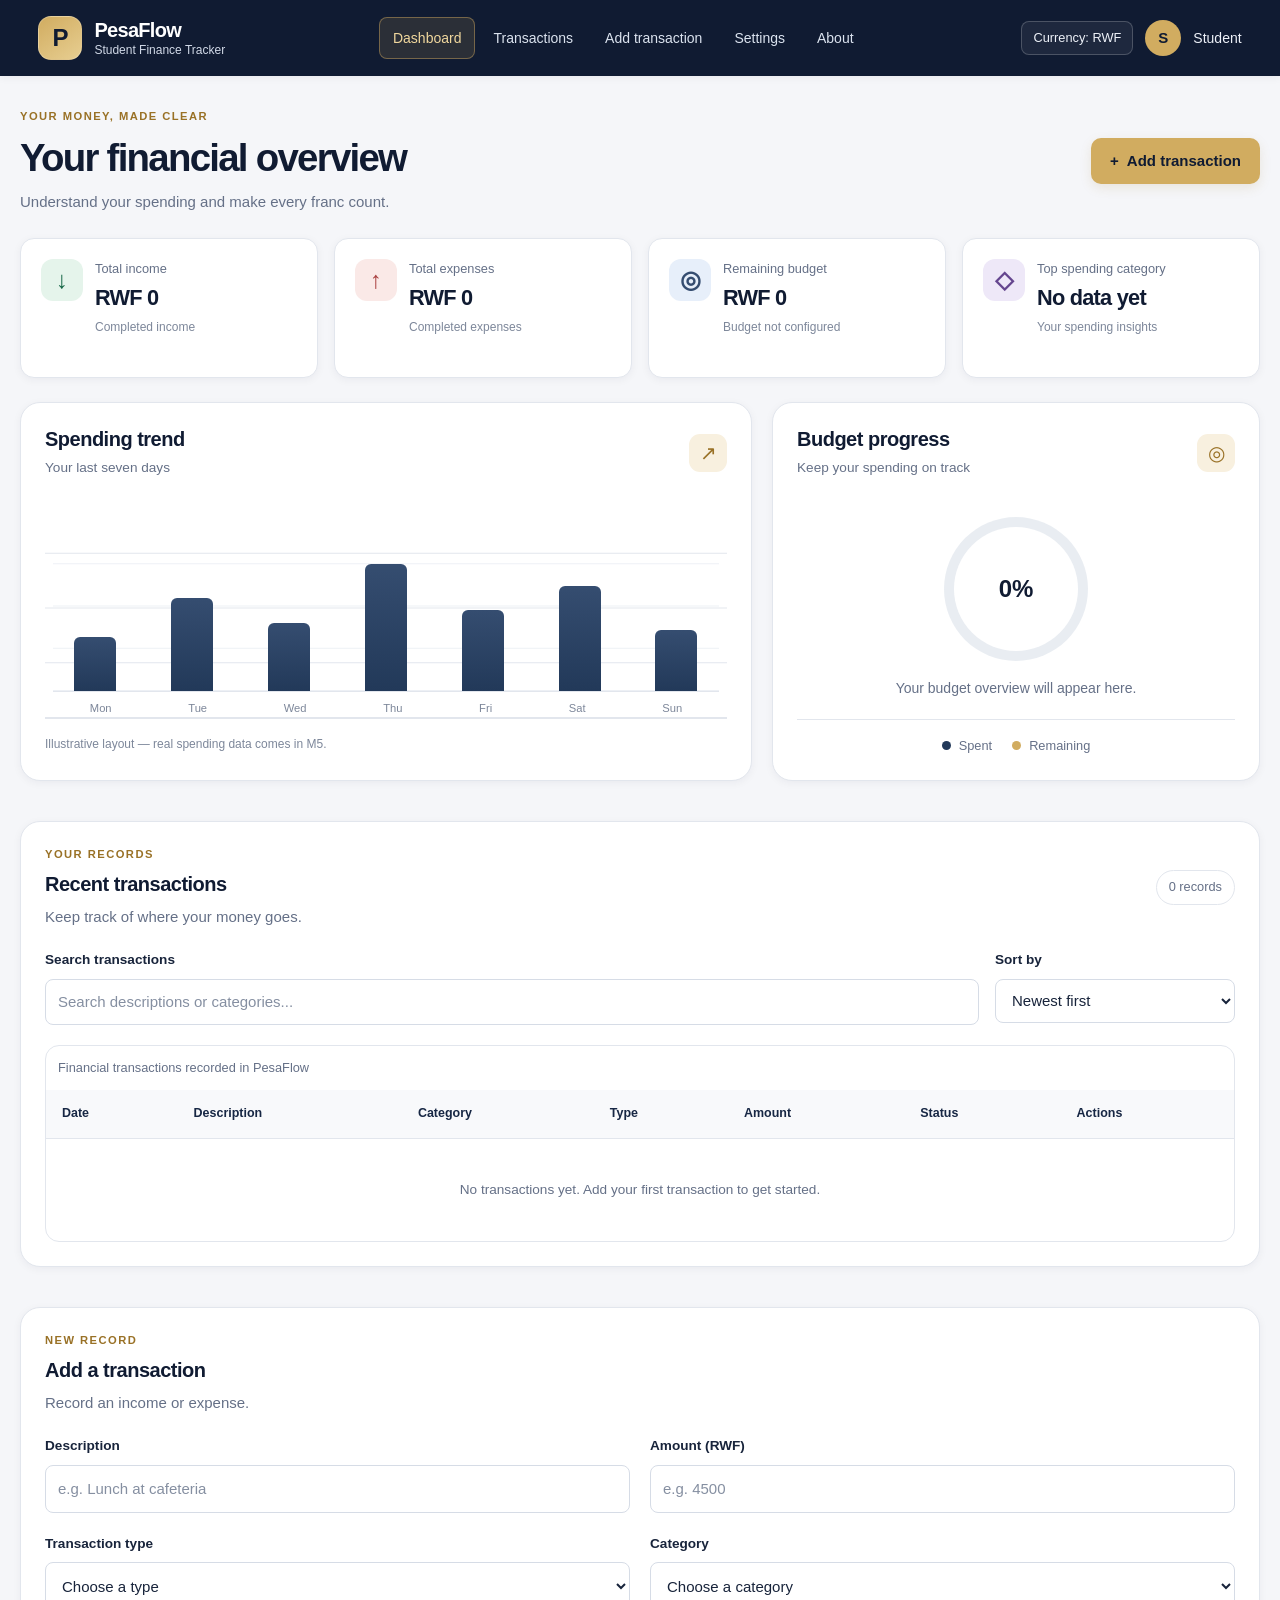
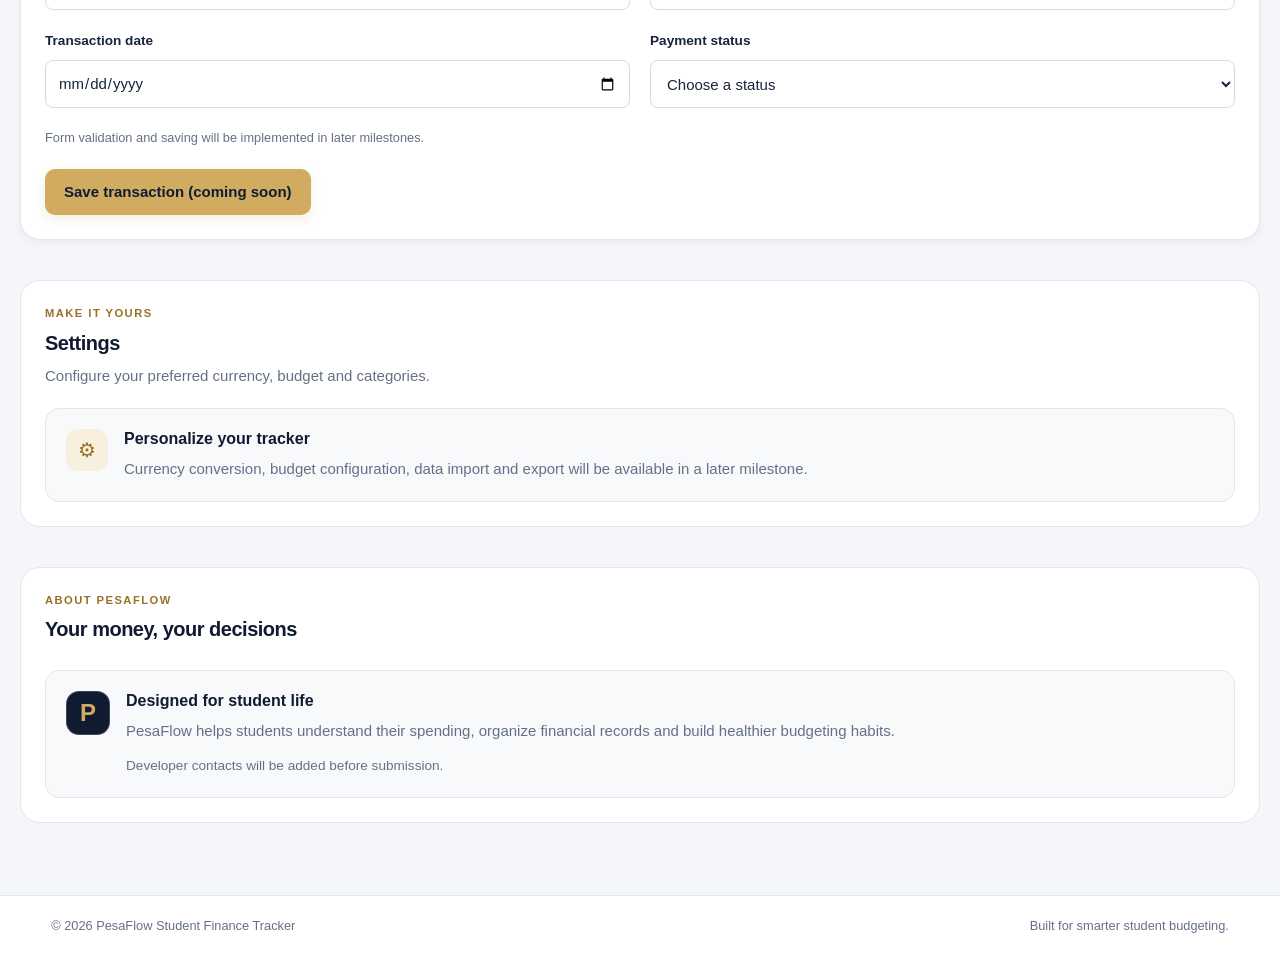
==== index.html @ ed8390b6 "feat: build responsive PesaFlow interface" ====
<!DOCTYPE html>
<html lang="en">
<head>
  <meta charset="UTF-8">
  <meta name="viewport" content="width=device-width, initial-scale=1.0">

  <meta
    name="description"
    content="PesaFlow helps students track income, expenses, transactions and budgets."
  >

  <title>PesaFlow | Student Finance Tracker</title>

  <link rel="stylesheet" href="styles/main.css">
</head>

<body>
  <a class="skip-link" href="#main-content">Skip to main content</a>

  <header class="site-header">
    <a class="brand" href="#dashboard" aria-label="PesaFlow home">
      <span class="brand-mark" aria-hidden="true">P</span>
      <span class="brand-text">
        <strong>PesaFlow</strong>
        <span>Student Finance Tracker</span>
      </span>
    </a>

    <nav class="desktop-nav" aria-label="Main navigation">
      <a class="nav-link active" href="#dashboard" aria-current="page">Dashboard</a>
      <a class="nav-link" href="#transactions">Transactions</a>
      <a class="nav-link" href="#add-transaction">Add transaction</a>
      <a class="nav-link" href="#settings">Settings</a>
      <a class="nav-link" href="#about">About</a>
    </nav>

    <div class="header-meta">
      <span class="currency-label">Currency: RWF</span>
      <span class="profile-mark" aria-hidden="true">S</span>
      <span class="profile-name">Student</span>
    </div>
  </header>

  <main id="main-content">
    <section id="dashboard" class="dashboard-section"
      aria-labelledby="dashboard-title">

      <div class="page-heading">
        <div>
          <p class="eyebrow">YOUR MONEY, MADE CLEAR</p>
          <h1 id="dashboard-title">Your financial overview</h1>
          <p class="section-description">
            Understand your spending and make every franc count.
          </p>
        </div>

        <a class="button button-primary" href="#add-transaction">
          <span aria-hidden="true">+</span> Add transaction
        </a>
      </div>

      <div class="summary-grid" aria-label="Financial summary">
        <article class="summary-card income-card">
          <div class="card-icon" aria-hidden="true">↓</div>
          <div>
            <p class="card-label">Total income</p>
            <p class="card-value">RWF 0</p>
            <p class="card-note">Completed income</p>
          </div>
        </article>

        <article class="summary-card expense-card">
          <div class="card-icon" aria-hidden="true">↑</div>
          <div>
            <p class="card-label">Total expenses</p>
            <p class="card-value">RWF 0</p>
            <p class="card-note">Completed expenses</p>
          </div>
        </article>

        <article class="summary-card budget-card">
          <div class="card-icon" aria-hidden="true">◎</div>
          <div>
            <p class="card-label">Remaining budget</p>
            <p class="card-value">RWF 0</p>
            <p class="card-note">Budget not configured</p>
          </div>
        </article>

        <article class="summary-card category-card">
          <div class="card-icon" aria-hidden="true">◇</div>
          <div>
            <p class="card-label">Top spending category</p>
            <p class="card-value">No data yet</p>
            <p class="card-note">Your spending insights</p>
          </div>
        </article>
      </div>

      <div class="analytics-grid">
        <article class="panel trend-panel">
          <div class="panel-heading">
            <div>
              <h2>Spending trend</h2>
              <p class="muted-text">Your last seven days</p>
            </div>
            <span class="panel-symbol" aria-hidden="true">↗</span>
          </div>

          <div class="chart-placeholder" role="img"
            aria-label="Spending trend chart placeholder. Chart data will be added in a later milestone.">
            <div class="chart-bars" aria-hidden="true">
              <span style="--bar-height: 32%"></span>
              <span style="--bar-height: 55%"></span>
              <span style="--bar-height: 40%"></span>
              <span style="--bar-height: 75%"></span>
              <span style="--bar-height: 48%"></span>
              <span style="--bar-height: 62%"></span>
              <span style="--bar-height: 36%"></span>
            </div>
            <div class="chart-labels" aria-hidden="true">
              <span>Mon</span><span>Tue</span><span>Wed</span>
              <span>Thu</span><span>Fri</span><span>Sat</span>
              <span>Sun</span>
            </div>
          </div>
          <p class="chart-caption">
            Illustrative layout — real spending data comes in M5.
          </p>
        </article>

        <article class="panel budget-panel">
          <div class="panel-heading">
            <div>
              <h2>Budget progress</h2>
              <p class="muted-text">Keep your spending on track</p>
            </div>
            <span class="panel-symbol" aria-hidden="true">◎</span>
          </div>

          <div class="budget-empty-state">
            <div class="budget-ring" aria-hidden="true">
              <span>0%</span>
            </div>
            <p>Your budget overview will appear here.</p>
          </div>

          <div class="budget-legend">
            <span><i class="legend-dot spent-dot"></i>Spent</span>
            <span><i class="legend-dot remaining-dot"></i>Remaining</span>
          </div>
        </article>
      </div>
    </section>

    <section id="transactions" class="transactions-section"
      aria-labelledby="transactions-title">

      <div class="section-heading">
        <div>
          <p class="eyebrow">YOUR RECORDS</p>
          <h2 id="transactions-title">Recent transactions</h2>
          <p class="section-description">
            Keep track of where your money goes.
          </p>
        </div>
        <span class="record-count">0 records</span>
      </div>

      <div class="transaction-toolbar">
        <div class="search-field">
          <label for="transaction-search">Search transactions</label>
          <input id="transaction-search" type="search"
            placeholder="Search descriptions or categories..."
            autocomplete="off">
        </div>

        <div class="sort-field">
          <label for="transaction-sort">Sort by</label>
          <select id="transaction-sort">
            <option value="date-desc">Newest first</option>
            <option value="date-asc">Oldest first</option>
            <option value="description-asc">Description A–Z</option>
            <option value="description-desc">Description Z–A</option>
            <option value="amount-asc">Amount: low to high</option>
            <option value="amount-desc">Amount: high to low</option>
          </select>
        </div>
      </div>

      <div class="table-wrapper">
        <table class="transaction-table">
          <caption>Financial transactions recorded in PesaFlow</caption>
          <thead>
            <tr>
              <th scope="col">Date</th>
              <th scope="col">Description</th>
              <th scope="col">Category</th>
              <th scope="col">Type</th>
              <th scope="col">Amount</th>
              <th scope="col">Status</th>
              <th scope="col">Actions</th>
            </tr>
          </thead>
          <tbody>
            <tr>
              <td colspan="7" class="empty-state">
                No transactions yet. Add your first transaction to get started.
              </td>
            </tr>
          </tbody>
        </table>
      </div>
    </section>

    <section id="add-transaction" class="form-section"
      aria-labelledby="form-title">
      <div class="section-heading">
        <div>
          <p class="eyebrow">NEW RECORD</p>
          <h2 id="form-title">Add a transaction</h2>
          <p class="section-description">
            Record an income or expense.
          </p>
        </div>
      </div>

      <form class="transaction-form">
        <div class="form-grid">
          <div class="form-field">
            <label for="description">Description</label>
            <input id="description" name="description" type="text"
              placeholder="e.g. Lunch at cafeteria" required>
          </div>

          <div class="form-field">
            <label for="amount">Amount (RWF)</label>
            <input id="amount" name="amount" type="number"
              min="0.01" step="0.01" placeholder="e.g. 4500" required>
          </div>

          <div class="form-field">
            <label for="type">Transaction type</label>
            <select id="type" name="type" required>
              <option value="">Choose a type</option>
              <option value="income">Income</option>
              <option value="expense">Expense</option>
            </select>
          </div>

          <div class="form-field">
            <label for="category">Category</label>
            <select id="category" name="category" required>
              <option value="">Choose a category</option>
              <option>Food</option>
              <option>Books</option>
              <option>Transport</option>
              <option>Entertainment</option>
              <option>Fees</option>
              <option>Other</option>
            </select>
          </div>

          <div class="form-field">
            <label for="transaction-date">Transaction date</label>
            <input id="transaction-date" name="date" type="date" required>
          </div>

          <div class="form-field">
            <label for="status">Payment status</label>
            <select id="status" name="status" required>
              <option value="">Choose a status</option>
              <option value="paid">Paid / completed</option>
              <option value="planned">Planned / upcoming</option>
            </select>
          </div>
        </div>

        <p class="form-note">
          Form validation and saving will be implemented in later milestones.
        </p>

        <button class="button button-primary" type="button">
          Save transaction (coming soon)
        </button>
      </form>
    </section>

    <section id="settings" class="info-section"
      aria-labelledby="settings-title">
      <div class="section-heading">
        <div>
          <p class="eyebrow">MAKE IT YOURS</p>
          <h2 id="settings-title">Settings</h2>
          <p class="section-description">
            Configure your preferred currency, budget and categories.
          </p>
        </div>
      </div>

      <div class="info-card">
        <span class="info-icon" aria-hidden="true">⚙</span>
        <div>
          <h3>Personalize your tracker</h3>
          <p>
            Currency conversion, budget configuration, data import and export
            will be available in a later milestone.
          </p>
        </div>
      </div>
    </section>

    <section id="about" class="info-section"
      aria-labelledby="about-title">
      <div class="section-heading">
        <div>
          <p class="eyebrow">ABOUT PESAFLOW</p>
          <h2 id="about-title">Your money, your decisions</h2>
        </div>
      </div>

      <div class="about-card">
        <div class="about-mark" aria-hidden="true">P</div>
        <div>
          <h3>Designed for student life</h3>
          <p>
            PesaFlow helps students understand their spending, organize
            financial records and build healthier budgeting habits.
          </p>
          <p class="about-contact">
            Developer contacts will be added before submission.
          </p>
        </div>
      </div>
    </section>
  </main>

  <footer class="site-footer">
    <p>&copy; 2026 PesaFlow Student Finance Tracker</p>
    <p>Built for smarter student budgeting.</p>
  </footer>
</body>
</html>
---- styles/main.css ----
/* =========================================================
   PESAFLOW — STUDENT FINANCE TRACKER
   M2: Semantic HTML, visual design and responsive layout
   Palette: Navy, warm white, muted gold and soft coral
   ========================================================= */

/* 1. Design tokens and reset */

:root {
  color-scheme: light;

  --navy-950: #101b32;
  --navy-900: #172744;
  --navy-800: #223959;
  --navy-700: #354d70;

  --gold-700: #997126;
  --gold-600: #b38b35;
  --gold-500: #d1ac60;
  --gold-100: #f8f0df;
  --gold-50: #fcf8ef;

  --green-700: #176747;
  --green-100: #e5f4eb;
  --coral-700: #a94141;
  --coral-100: #fae9e7;
  --blue-100: #e7effa;
  --purple-100: #eee8f8;

  --surface: #ffffff;
  --page-bg: #f5f6f9;
  --surface-muted: #f8f9fb;
  --border: #e2e6ed;

  --text-primary: #18243b;
  --text-secondary: #657087;
  --text-muted: #7d879a;

  --shadow-sm: 0 2px 8px rgb(16 27 50 / 5%);
  --shadow-md: 0 12px 32px rgb(16 27 50 / 8%);

  --radius-sm: 8px;
  --radius-md: 14px;
  --radius-lg: 20px;

  --space-1: 4px;
  --space-2: 8px;
  --space-3: 12px;
  --space-4: 16px;
  --space-5: 20px;
  --space-6: 24px;
  --space-8: 32px;
  --space-10: 40px;

  --transition: 180ms ease;
}

* {
  box-sizing: border-box;
}

html {
  scroll-behavior: smooth;
  scroll-padding-top: 24px;
}

body {
  margin: 0;
  min-width: 320px;
  background: var(--page-bg);
  color: var(--text-primary);
  font-family: Inter, "Segoe UI", Arial, sans-serif;
  font-size: 15px;
  line-height: 1.6;
  -webkit-font-smoothing: antialiased;
}

img,
svg {
  max-width: 100%;
}

button,
input,
select,
textarea {
  font: inherit;
}

button,
a,
input,
select {
  -webkit-tap-highlight-color: transparent;
}

a {
  color: inherit;
  text-decoration: none;
}

button,
select {
  cursor: pointer;
}

p,
h1,
h2,
h3 {
  margin-top: 0;
}

h1,
h2,
h3 {
  color: var(--navy-950);
  line-height: 1.25;
}

h1 {
  margin-bottom: var(--space-2);
  font-size: clamp(1.7rem, 3vw, 2.4rem);
  letter-spacing: -0.045em;
}

h2 {
  margin-bottom: var(--space-2);
  font-size: 1.25rem;
  letter-spacing: -0.025em;
}

h3 {
  margin-bottom: var(--space-2);
  font-size: 1rem;
}

::selection {
  background: var(--gold-500);
  color: var(--navy-950);
}

/* 2. Keyboard accessibility */

.skip-link {
  position: fixed;
  z-index: 1000;
  top: var(--space-3);
  left: var(--space-3);
  padding: var(--space-3) var(--space-4);
  transform: translateY(-160%);
  border-radius: var(--radius-sm);
  background: var(--navy-950);
  color: white;
  font-weight: 700;
}

.skip-link:focus {
  transform: translateY(0);
}

:focus-visible {
  outline: 3px solid var(--gold-600);
  outline-offset: 4px;
}

section[id] {
  scroll-margin-top: 24px;
}

/* 3. Header and brand */

.site-header {
  display: flex;
  align-items: center;
  justify-content: space-between;
  flex-wrap: wrap;
  gap: var(--space-4);

  padding: var(--space-4) clamp(16px, 3vw, 40px);
  background: var(--navy-950);
  color: white;
  box-shadow: var(--shadow-sm);
}

.brand {
  display: inline-flex;
  align-items: center;
  gap: var(--space-3);
  flex-shrink: 0;
}

.brand-mark,
.about-mark {
  display: grid;
  place-items: center;
  width: 44px;
  height: 44px;
  border: 1px solid rgb(255 255 255 / 20%);
  border-radius: 13px;
  background: linear-gradient(145deg, var(--gold-500), #e7ce91);
  color: var(--navy-950);
  font-size: 1.5rem;
  font-weight: 800;
}

.brand-text {
  display: flex;
  flex-direction: column;
  line-height: 1.3;
}

.brand-text strong {
  color: white;
  font-size: 1.25rem;
  letter-spacing: -0.035em;
}

.brand-text > span {
  color: #d1d9e7;
  font-size: 0.75rem;
}

.header-meta {
  display: flex;
  align-items: center;
  gap: var(--space-3);
  color: #edf1f8;
}

.currency-label {
  padding: 6px 11px;
  border: 1px solid rgb(255 255 255 / 20%);
  border-radius: var(--radius-sm);
  background: rgb(255 255 255 / 6%);
  font-size: 0.8rem;
}

.profile-mark {
  display: grid;
  place-items: center;
  width: 36px;
  height: 36px;
  border-radius: 50%;
  background: var(--gold-500);
  color: var(--navy-950);
  font-weight: 800;
}

.profile-name {
  font-size: 0.875rem;
}

/* 4. Navigation */

.desktop-nav {
  display: flex;
  align-items: center;
  flex-wrap: wrap;
  gap: var(--space-1);
}

.nav-link {
  display: inline-flex;
  align-items: center;
  justify-content: center;
  min-height: 42px;
  padding: 9px 13px;
  border: 1px solid transparent;
  border-radius: var(--radius-sm);
  color: #dbe3ef;
  font-size: 0.875rem;
  font-weight: 500;
  transition:
    background var(--transition),
    color var(--transition),
    border-color var(--transition);
}

.nav-link:hover {
  background: rgb(255 255 255 / 9%);
  color: white;
}

.nav-link.active {
  border-color: rgb(209 172 96 / 45%);
  background: rgb(209 172 96 / 14%);
  color: #f0d79d;
}

/* 5. Main layout and headings */

main {
  width: min(100% - 40px, 1440px);
  margin-inline: auto;
  padding-block: var(--space-8);
}

.dashboard-section,
.transactions-section,
.form-section,
.info-section {
  margin-bottom: var(--space-10);
}

.page-heading,
.section-heading,
.panel-heading {
  display: flex;
  align-items: center;
  justify-content: space-between;
  gap: var(--space-4);
}

.page-heading {
  margin-bottom: var(--space-6);
}

.page-heading > div,
.section-heading > div,
.panel-heading > div {
  min-width: 0;
}

.eyebrow {
  margin-bottom: var(--space-2);
  color: var(--gold-700);
  font-size: 0.7rem;
  font-weight: 800;
  letter-spacing: 0.13em;
}

.section-description,
.muted-text {
  margin-bottom: 0;
  color: var(--text-secondary);
}

.muted-text {
  font-size: 0.85rem;
}

.section-heading {
  margin-bottom: var(--space-5);
}

.record-count {
  flex-shrink: 0;
  padding: 6px 12px;
  border: 1px solid var(--border);
  border-radius: 999px;
  background: var(--surface);
  color: var(--text-secondary);
  font-size: 0.8rem;
}

/* 6. Buttons */

.button {
  display: inline-flex;
  align-items: center;
  justify-content: center;
  gap: var(--space-2);
  min-height: 44px;
  padding: 10px 18px;
  border: 1px solid transparent;
  border-radius: 10px;
  font-weight: 700;
  text-align: center;
  transition:
    background var(--transition),
    border-color var(--transition),
    box-shadow var(--transition),
    transform var(--transition);
}

.button-primary {
  background: var(--gold-500);
  color: var(--navy-950);
  box-shadow: 0 4px 12px rgb(153 113 38 / 13%);
}

.button-primary:hover {
  background: #dfbf7b;
  box-shadow: var(--shadow-sm);
  transform: translateY(-1px);
}

/* 7. Financial summary cards */

.summary-grid {
  display: grid;
  grid-template-columns: repeat(4, minmax(0, 1fr));
  gap: var(--space-4);
  margin-bottom: var(--space-6);
}

.summary-card {
  display: flex;
  align-items: flex-start;
  gap: var(--space-3);
  min-width: 0;
  min-height: 140px;
  padding: var(--space-5);
  border: 1px solid var(--border);
  border-radius: var(--radius-md);
  background: var(--surface);
  box-shadow: var(--shadow-sm);
  transition:
    transform var(--transition),
    box-shadow var(--transition);
}

.summary-card:hover {
  transform: translateY(-3px);
  box-shadow: var(--shadow-md);
}

.card-icon {
  display: grid;
  place-items: center;
  flex: 0 0 42px;
  width: 42px;
  height: 42px;
  border-radius: 12px;
  font-size: 1.5rem;
  font-weight: 700;
}

.income-card .card-icon {
  background: var(--green-100);
  color: var(--green-700);
}

.expense-card .card-icon {
  background: var(--coral-100);
  color: var(--coral-700);
}

.budget-card .card-icon {
  background: var(--blue-100);
  color: var(--navy-700);
}

.category-card .card-icon {
  background: var(--purple-100);
  color: #65468f;
}

.card-label {
  margin-bottom: 5px;
  color: var(--text-secondary);
  font-size: 0.8rem;
}

.card-value {
  margin-bottom: 5px;
  overflow-wrap: anywhere;
  color: var(--navy-950);
  font-size: clamp(1.05rem, 1.7vw, 1.55rem);
  font-weight: 800;
  letter-spacing: -0.035em;
  line-height: 1.3;
}

.card-note {
  margin-bottom: 0;
  color: var(--text-muted);
  font-size: 0.75rem;
}

/* 8. Analytics panels */

.analytics-grid {
  display: grid;
  grid-template-columns: minmax(0, 1.5fr) minmax(280px, 1fr);
  gap: var(--space-5);
}

.panel {
  min-width: 0;
  padding: var(--space-6);
  border: 1px solid var(--border);
  border-radius: var(--radius-lg);
  background: var(--surface);
  box-shadow: var(--shadow-sm);
}

.panel-heading {
  margin-bottom: var(--space-5);
}

.panel-heading h2 {
  margin-bottom: 5px;
}

.panel-symbol {
  display: grid;
  place-items: center;
  flex: 0 0 38px;
  width: 38px;
  height: 38px;
  border-radius: 11px;
  background: var(--gold-100);
  color: var(--gold-700);
  font-size: 1.25rem;
}

/* 9. Static chart placeholder */

.chart-placeholder {
  display: flex;
  flex-direction: column;
  justify-content: flex-end;
  min-height: 220px;
  padding: var(--space-4) var(--space-2) 0;
  border-bottom: 1px solid var(--border);
  background-image: linear-gradient(
    to bottom,
    transparent calc(100% - 1px),
    var(--border) calc(100% - 1px)
  );
  background-size: 100% 25%;
}

.chart-bars {
  display: flex;
  align-items: flex-end;
  justify-content: space-around;
  gap: var(--space-3);
  height: 170px;
  border-bottom: 1px solid var(--border);
  background-image: linear-gradient(
    to bottom,
    transparent calc(100% - 1px),
    #edf0f5 calc(100% - 1px)
  );
  background-size: 100% 25%;
}

.chart-bars span {
  width: min(9%, 42px);
  height: var(--bar-height);
  min-height: 8px;
  border-radius: 6px 6px 0 0;
  background: linear-gradient(
    to top,
    var(--navy-800),
    var(--navy-700)
  );
  transform-origin: bottom;
  animation: bar-appear 500ms ease both;
  transition: filter var(--transition);
}

.chart-bars span:hover {
  filter: brightness(1.3);
}

.chart-labels {
  display: flex;
  justify-content: space-around;
  gap: 3px;
  padding-top: var(--space-2);
  color: var(--text-muted);
  font-size: 0.7rem;
}

.chart-caption {
  margin: var(--space-4) 0 0;
  color: var(--text-muted);
  font-size: 0.75rem;
}

/* 10. Budget placeholder */

.budget-empty-state {
  display: flex;
  flex-direction: column;
  align-items: center;
  justify-content: center;
  min-height: 220px;
  gap: var(--space-4);
  text-align: center;
}

.budget-ring {
  display: grid;
  place-items: center;
  width: 144px;
  aspect-ratio: 1;
  border-radius: 50%;
  background: conic-gradient(
    var(--gold-500) 0% 0%,
    #e9edf2 0% 100%
  );
  position: relative;
}

.budget-ring::before {
  position: absolute;
  inset: 10px;
  border-radius: 50%;
  background: white;
  content: "";
}

.budget-ring span {
  z-index: 1;
  color: var(--navy-950);
  font-size: 1.5rem;
  font-weight: 800;
}

.budget-empty-state p {
  max-width: 250px;
  margin-bottom: 0;
  color: var(--text-secondary);
  font-size: 0.875rem;
}

.budget-legend {
  display: flex;
  flex-wrap: wrap;
  justify-content: center;
  gap: var(--space-5);
  padding-top: var(--space-4);
  border-top: 1px solid var(--border);
  color: var(--text-secondary);
  font-size: 0.8rem;
}

.budget-legend > span {
  display: inline-flex;
  align-items: center;
  gap: var(--space-2);
}

.legend-dot {
  width: 9px;
  height: 9px;
  border-radius: 50%;
}

.spent-dot {
  background: var(--navy-800);
}

.remaining-dot {
  background: var(--gold-500);
}

/* 11. Transaction toolbar and table */

.transactions-section {
  padding: var(--space-6);
  border: 1px solid var(--border);
  border-radius: var(--radius-lg);
  background: var(--surface);
  box-shadow: var(--shadow-sm);
}

.transaction-toolbar {
  display: grid;
  grid-template-columns: minmax(0, 1fr) minmax(180px, 240px);
  gap: var(--space-4);
  margin-bottom: var(--space-5);
}

.form-field,
.search-field,
.sort-field {
  display: flex;
  flex-direction: column;
  gap: var(--space-2);
  min-width: 0;
}

.search-field label,
.sort-field label,
.form-field label {
  color: var(--text-primary);
  font-size: 0.85rem;
  font-weight: 650;
}

input,
select {
  width: 100%;
  min-height: 44px;
  padding: 10px 12px;
  border: 1px solid #d6dce6;
  border-radius: var(--radius-sm);
  background: white;
  color: var(--text-primary);
  transition:
    border-color var(--transition),
    box-shadow var(--transition);
}

input::placeholder {
  color: #858fa1;
}

input:hover,
select:hover {
  border-color: #a9b4c5;
}

input:focus-visible,
select:focus-visible {
  border-color: var(--gold-700);
  box-shadow: 0 0 0 3px rgb(209 172 96 / 18%);
}

.table-wrapper {
  width: 100%;
  overflow-x: auto;
  border: 1px solid var(--border);
  border-radius: var(--radius-md);
}

.transaction-table {
  width: 100%;
  min-width: 760px;
  border-collapse: collapse;
  text-align: left;
}

.transaction-table caption {
  padding: var(--space-3);
  color: var(--text-secondary);
  font-size: 0.8rem;
  text-align: left;
}

.transaction-table th,
.transaction-table td {
  padding: 14px 16px;
  border-bottom: 1px solid var(--border);
  vertical-align: middle;
}

.transaction-table th {
  background: var(--surface-muted);
  color: var(--navy-900);
  font-size: 0.78rem;
  font-weight: 750;
  white-space: nowrap;
}

.transaction-table td {
  color: var(--text-secondary);
  font-size: 0.85rem;
}

.transaction-table tbody tr:last-child td {
  border-bottom: 0;
}

.transaction-table tbody tr {
  transition: background var(--transition);
}

.transaction-table tbody tr:hover {
  background: var(--gold-50);
}

.transaction-table .empty-state {
  padding: var(--space-10) var(--space-4);
  color: var(--text-secondary);
  text-align: center;
}

/* 12. Transaction form */

.form-section {
  padding: var(--space-6);
  border: 1px solid var(--border);
  border-radius: var(--radius-lg);
  background: var(--surface);
  box-shadow: var(--shadow-sm);
}

.form-grid {
  display: grid;
  grid-template-columns: repeat(2, minmax(0, 1fr));
  gap: var(--space-5);
}

.form-field input,
.form-field select {
  min-height: 48px;
}

.form-note {
  margin-block: var(--space-5);
  color: var(--text-secondary);
  font-size: 0.8rem;
}

/* 13. Settings and About */

.info-section {
  padding: var(--space-6);
  border: 1px solid var(--border);
  border-radius: var(--radius-lg);
  background: var(--surface);
}

.info-card,
.about-card {
  display: flex;
  align-items: flex-start;
  gap: var(--space-4);
  padding: var(--space-5);
  border: 1px solid var(--border);
  border-radius: var(--radius-md);
  background: var(--surface-muted);
}

.info-icon {
  display: grid;
  place-items: center;
  flex: 0 0 42px;
  width: 42px;
  height: 42px;
  border-radius: 12px;
  background: var(--gold-100);
  color: var(--gold-700);
  font-size: 1.25rem;
}

.info-card h3,
.about-card h3 {
  margin-bottom: var(--space-2);
}

.info-card p,
.about-card p {
  margin-bottom: 0;
  color: var(--text-secondary);
}

.about-mark {
  flex-shrink: 0;
  background: var(--navy-950);
  color: var(--gold-500);
}

.about-contact {
  margin-top: var(--space-3);
  font-size: 0.85rem;
}

/* 14. Footer */

.site-footer {
  display: flex;
  align-items: center;
  justify-content: space-between;
  flex-wrap: wrap;
  gap: var(--space-3);
  padding: var(--space-5) clamp(20px, 4vw, 56px);
  border-top: 1px solid var(--border);
  background: var(--surface);
  color: var(--text-secondary);
  font-size: 0.8rem;
}

.site-footer p {
  margin-bottom: 0;
}

/* 15. Tasteful animations */

@keyframes bar-appear {
  from {
    transform: scaleY(0.25);
    opacity: 0.45;
  }

  to {
    transform: scaleY(1);
    opacity: 1;
  }
}

/* 16. Large tablet / compact desktop: breakpoint 1024px */

@media (max-width: 1024px) {
  main {
    width: min(100% - 32px, 960px);
  }

  .site-header {
    gap: var(--space-3);
  }

  .desktop-nav {
    order: 3;
    width: 100%;
    justify-content: flex-start;
    overflow-x: auto;
    flex-wrap: nowrap;
    padding-bottom: 2px;
  }

  .nav-link {
    flex-shrink: 0;
  }

  .summary-grid {
    grid-template-columns: repeat(2, minmax(0, 1fr));
  }

  .analytics-grid {
    grid-template-columns: minmax(0, 1.2fr) minmax(260px, 1fr);
  }

  .summary-card {
    min-height: 125px;
  }
}

/* 17. Tablet: breakpoint 768px */

@media (max-width: 768px) {
  body {
    font-size: 14px;
  }

  main {
    width: calc(100% - 28px);
    padding-block: var(--space-6);
  }

  .site-header {
    padding: var(--space-4) 18px;
  }

  .profile-name {
    display: none;
  }

  .desktop-nav {
    gap: 4px;
  }

  .nav-link {
    min-height: 40px;
    padding: 8px 11px;
    font-size: 0.8rem;
  }

  .page-heading {
    align-items: flex-start;
    flex-direction: column;
  }

  .page-heading .button {
    width: 100%;
  }

  .summary-grid {
    gap: var(--space-3);
  }

  .summary-card {
    padding: var(--space-4);
  }

  .analytics-grid {
    grid-template-columns: 1fr;
  }

  .panel,
  .transactions-section,
  .form-section,
  .info-section {
    padding: var(--space-5);
  }

  .transaction-toolbar {
    grid-template-columns: 1fr;
  }

  .chart-placeholder {
    min-height: 190px;
  }

  .chart-bars {
    height: 145px;
  }

  .site-footer {
    padding: var(--space-5) 18px;
  }
}

/* 18. Small mobile: breakpoint 480px */

@media (max-width: 480px) {
  main {
    width: calc(100% - 24px);
    padding-top: var(--space-5);
  }

  .site-header {
    padding: 14px 12px;
  }

  .brand {
    gap: var(--space-2);
  }

  .brand-mark {
    width: 36px;
    height: 36px;
    font-size: 1.2rem;
  }

  .brand-text strong {
    font-size: 1.05rem;
  }

  .brand-text > span {
    font-size: 0.65rem;
  }

  .header-meta {
    gap: var(--space-2);
  }

  .currency-label {
    padding: 5px 7px;
    font-size: 0.7rem;
  }

  .profile-mark {
    width: 30px;
    height: 30px;
  }

  .desktop-nav {
    margin-inline: -2px;
  }

  .nav-link {
    min-height: 38px;
    padding: 7px 9px;
    font-size: 0.75rem;
  }

  h1 {
    font-size: 1.65rem;
  }

  h2 {
    font-size: 1.1rem;
  }

  .section-description {
    font-size: 0.85rem;
  }

  .summary-grid {
    grid-template-columns: 1fr;
    gap: var(--space-3);
  }

  .summary-card {
    min-height: 100px;
    align-items: center;
    padding: var(--space-4);
  }

  .card-icon {
    flex-basis: 38px;
    width: 38px;
    height: 38px;
  }

  .card-value {
    font-size: 1.25rem;
  }

  .analytics-grid {
    gap: var(--space-3);
  }

  .panel,
  .transactions-section,
  .form-section,
  .info-section {
    padding: var(--space-4);
    border-radius: var(--radius-md);
  }

  .chart-placeholder {
    min-height: 165px;
    padding-inline: 0;
  }

  .chart-bars {
    height: 120px;
    gap: 7px;
  }

  .chart-bars span {
    width: 9%;
  }

  .chart-labels {
    font-size: 0.62rem;
  }

  .budget-ring {
    width: 124px;
  }

  .section-heading {
    align-items: flex-start;
    flex-direction: column;
  }

  .record-count {
    align-self: flex-start;
  }

  .form-grid {
    grid-template-columns: 1fr;
    gap: var(--space-4);
  }

  .form-section .button {
    width: 100%;
  }

  .info-card,
  .about-card {
    gap: var(--space-3);
    padding: var(--space-4);
  }

  .about-mark {
    width: 36px;
    height: 36px;
  }

  .site-footer {
    align-items: flex-start;
    flex-direction: column;
    gap: var(--space-2);
    padding: var(--space-4) 14px;
    font-size: 0.75rem;
  }
}

/* 19. Extra-small screens: breakpoint 360px */

@media (max-width: 360px) {
  main {
    width: calc(100% - 18px);
  }

  .site-header {
    padding-inline: 9px;
  }

  .brand-text > span {
    max-width: 125px;
    overflow-wrap: anywhere;
  }

  .header-meta {
    gap: 5px;
  }

  .currency-label {
    font-size: 0.65rem;
  }

  .nav-link {
    padding-inline: 8px;
    font-size: 0.7rem;
  }

  .summary-card {
    gap: var(--space-2);
    padding: 12px;
  }

  .card-value {
    font-size: 1.1rem;
  }

  .panel,
  .transactions-section,
  .form-section,
  .info-section {
    padding: 12px;
  }

  .budget-legend {
    gap: var(--space-3);
    font-size: 0.72rem;
  }
}

/* 20. Reduced motion accessibility */

@media (prefers-reduced-motion: reduce) {
  *,
  *::before,
  *::after {
    scroll-behavior: auto !important;
    animation-duration: 0.01ms !important;
    animation-iteration-count: 1 !important;
    transition-duration: 0.01ms !important;
  }
}
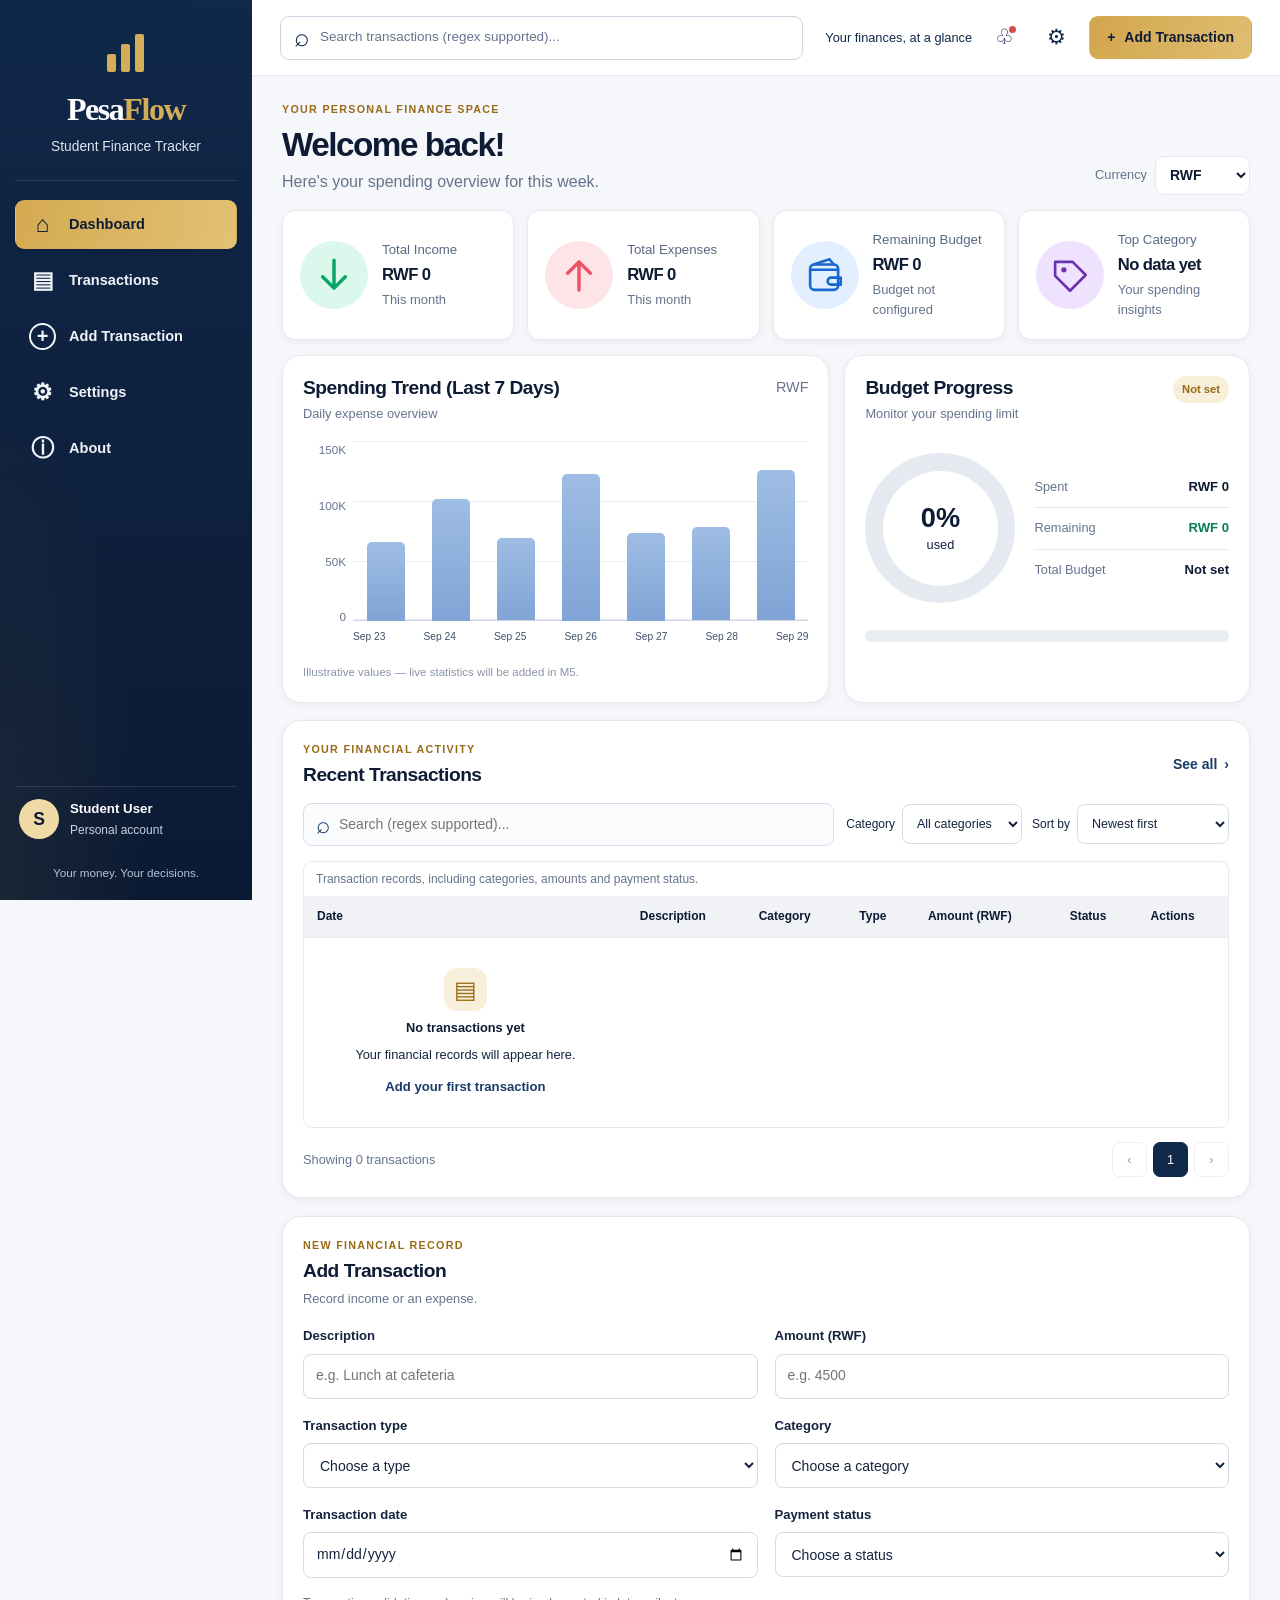
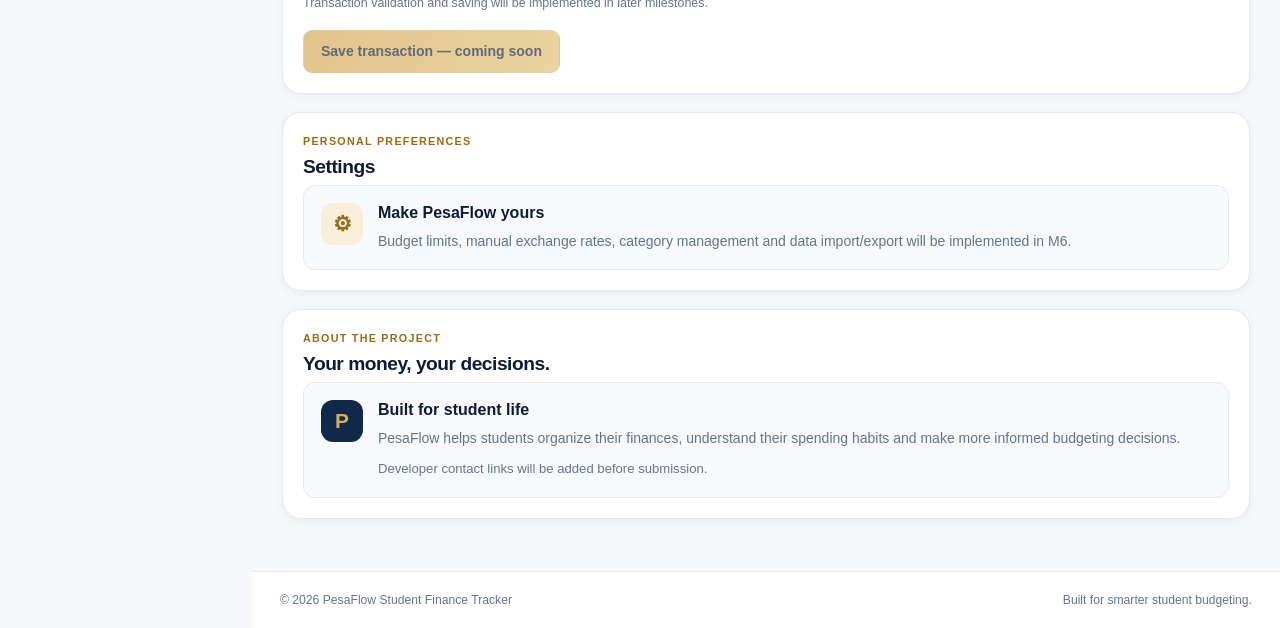
==== commit e646bf64: "feat(M2): complete responsive PesaFlow interface" ====
--- a/index.html
+++ b/index.html
@@ -4,341 +4,443 @@
 <head>
   <meta charset="UTF-8">
   <meta name="viewport" content="width=device-width, initial-scale=1.0">
-
-  <meta
-    name="description"
-    content="PesaFlow helps students track income, expenses, transactions and budgets."
-  >
-
+  <meta name="theme-color" content="#102849">
+  <meta name="description" content="PesaFlow helps students track income, expenses, budgets and financial goals.">
   <title>PesaFlow | Student Finance Tracker</title>
-
   <link rel="stylesheet" href="styles/main.css">
 </head>
-
 <body>
   <a class="skip-link" href="#main-content">Skip to main content</a>
 
-  <header class="site-header">
-    <a class="brand" href="#dashboard" aria-label="PesaFlow home">
-      <span class="brand-mark" aria-hidden="true">P</span>
-      <span class="brand-text">
-        <strong>PesaFlow</strong>
-        <span>Student Finance Tracker</span>
+  <!-- Desktop sidebar -->
+  <aside class="sidebar" aria-label="Sidebar navigation">
+    <a class="sidebar-brand" href="#dashboard" aria-label="PesaFlow dashboard">
+      <span class="brand-symbol" aria-hidden="true">
+        <svg viewBox="0 0 48 48" fill="none">
+          <rect x="5" y="25" width="9" height="18" rx="2" fill="currentColor"/>
+          <rect x="19" y="15" width="9" height="28" rx="2" fill="currentColor"/>
+          <rect x="33" y="5" width="9" height="38" rx="2" fill="currentColor"/>
+        </svg>
       </span>
-    </a>
-
-    <nav class="desktop-nav" aria-label="Main navigation">
-      <a class="nav-link active" href="#dashboard" aria-current="page">Dashboard</a>
-      <a class="nav-link" href="#transactions">Transactions</a>
-      <a class="nav-link" href="#add-transaction">Add transaction</a>
-      <a class="nav-link" href="#settings">Settings</a>
-      <a class="nav-link" href="#about">About</a>
+      <span class="sidebar-brand-name"><span class="brand-pesa">Pesa</span><span class="brand-flow">Flow</span></span>
+      <span class="sidebar-brand-subtitle">Student Finance Tracker</span>
+    </a>
+
+    <nav class="sidebar-nav" aria-label="Main navigation">
+      <a class="sidebar-link active" href="#dashboard" aria-current="page">
+        <span class="nav-icon" aria-hidden="true">⌂</span>
+        <span>Dashboard</span>
+      </a>
+      <a class="sidebar-link" href="#transactions">
+        <span class="nav-icon" aria-hidden="true">▤</span>
+        <span>Transactions</span>
+      </a>
+      <a class="sidebar-link" href="#add-transaction">
+        <span class="nav-icon add-nav-icon" aria-hidden="true">+</span>
+        <span>Add Transaction</span>
+      </a>
+      <a class="sidebar-link" href="#settings">
+        <span class="nav-icon" aria-hidden="true">⚙</span>
+        <span>Settings</span>
+      </a>
+      <a class="sidebar-link" href="#about">
+        <span class="nav-icon" aria-hidden="true">ⓘ</span>
+        <span>About</span>
+      </a>
     </nav>
 
-    <div class="header-meta">
-      <span class="currency-label">Currency: RWF</span>
-      <span class="profile-mark" aria-hidden="true">S</span>
-      <span class="profile-name">Student</span>
+    <div class="sidebar-bottom">
+      <div class="sidebar-user">
+        <span class="avatar" aria-hidden="true">S</span>
+        <span class="user-details">
+          <strong>Student User</strong>
+          <span>Personal account</span>
+        </span>
+      </div>
+      <p class="sidebar-note">Your money. Your decisions.</p>
     </div>
-  </header>
-
-  <main id="main-content">
-    <section id="dashboard" class="dashboard-section"
-      aria-labelledby="dashboard-title">
-
-      <div class="page-heading">
-        <div>
-          <p class="eyebrow">YOUR MONEY, MADE CLEAR</p>
-          <h1 id="dashboard-title">Your financial overview</h1>
-          <p class="section-description">
-            Understand your spending and make every franc count.
-          </p>
-        </div>
-
-        <a class="button button-primary" href="#add-transaction">
-          <span aria-hidden="true">+</span> Add transaction
+  </aside>
+
+  <div class="app-shell">
+    <!-- Responsive header -->
+    <header class="topbar">
+      <a class="mobile-brand" href="#dashboard" aria-label="PesaFlow dashboard">
+        <span class="mobile-brand-icon" aria-hidden="true">
+          <svg viewBox="0 0 48 48" fill="none">
+            <rect x="5" y="25" width="9" height="18" rx="2" fill="currentColor"/>
+            <rect x="19" y="15" width="9" height="28" rx="2" fill="currentColor"/>
+            <rect x="33" y="5" width="9" height="38" rx="2" fill="currentColor"/>
+          </svg>
+        </span>
+        <span class="mobile-brand-text">
+          <strong><span class="brand-pesa">Pesa</span><span class="brand-flow">Flow</span></strong>
+          <span>Student Finance Tracker</span>
+        </span>
+      </a>
+
+      <form class="global-search" role="search" action="#transactions">
+        <label class="visually-hidden" for="global-search-input">Search financial transactions</label>
+        <span class="search-icon" aria-hidden="true">⌕</span>
+        <input id="global-search-input" type="search" placeholder="Search transactions (regex supported)...">
+      </form>
+
+      <div class="topbar-actions">
+        <span class="today-label">Your finances, at a glance</span>
+        <button class="icon-button" type="button" aria-label="Notifications">
+          <span aria-hidden="true">♧</span>
+          <span class="notification-dot" aria-hidden="true"></span>
+        </button>
+        <a class="icon-button" href="#settings" aria-label="Open settings">
+          <span aria-hidden="true">⚙</span>
+        </a>
+        <a class="button button-primary topbar-add" href="#add-transaction">
+          <span aria-hidden="true">+</span>
+          Add Transaction
         </a>
       </div>
-
-      <div class="summary-grid" aria-label="Financial summary">
-        <article class="summary-card income-card">
-          <div class="card-icon" aria-hidden="true">↓</div>
+    </header>
+
+    <main id="main-content">
+      <!-- Dashboard -->
+      <section id="dashboard" class="dashboard-section" aria-labelledby="welcome-title">
+        <div class="welcome-row">
           <div>
-            <p class="card-label">Total income</p>
-            <p class="card-value">RWF 0</p>
-            <p class="card-note">Completed income</p>
-          </div>
-        </article>
-
-        <article class="summary-card expense-card">
-          <div class="card-icon" aria-hidden="true">↑</div>
+            <p class="eyebrow">YOUR PERSONAL FINANCE SPACE</p>
+            <h1 id="welcome-title">Welcome back!</h1>
+            <p class="welcome-description">Here's your spending overview for this week.</p>
+          </div>
+          <div class="currency-control">
+            <label for="display-currency">Currency</label>
+            <select id="display-currency" name="display-currency">
+              <option value="RWF">RWF</option>
+              <option value="USD">USD</option>
+              <option value="EUR">EUR</option>
+            </select>
+          </div>
+        </div>
+
+        <div class="summary-grid" aria-label="Financial summary">
+          <article class="summary-card income-card">
+            <div class="summary-icon" aria-hidden="true">
+              <svg viewBox="0 0 48 48" fill="none">
+                <path d="M24 7V39M11 26L24 39L37 26" stroke="currentColor" stroke-width="4" stroke-linecap="round" stroke-linejoin="round"/>
+              </svg>
+            </div>
+            <div class="summary-content">
+              <p class="summary-label">Total Income</p>
+              <p class="summary-value">RWF 0</p>
+              <p class="summary-caption">This month</p>
+            </div>
+          </article>
+
+          <article class="summary-card expense-card">
+            <div class="summary-icon" aria-hidden="true">
+              <svg viewBox="0 0 48 48" fill="none">
+                <path d="M24 41V9M11 22L24 9L37 22" stroke="currentColor" stroke-width="4" stroke-linecap="round" stroke-linejoin="round"/>
+              </svg>
+            </div>
+            <div class="summary-content">
+              <p class="summary-label">Total Expenses</p>
+              <p class="summary-value">RWF 0</p>
+              <p class="summary-caption">This month</p>
+            </div>
+          </article>
+
+          <article class="summary-card remaining-card">
+            <div class="summary-icon" aria-hidden="true">
+              <svg viewBox="0 0 48 48" fill="none">
+                <rect x="7" y="12" width="32" height="29" rx="5" stroke="currentColor" stroke-width="3"/>
+                <path d="M7 18H39M31 27H42V35H31A4 4 0 0 1 31 27Z" stroke="currentColor" stroke-width="3" stroke-linejoin="round"/>
+                <path d="M11 12L29 6L34 12" stroke="currentColor" stroke-width="3" stroke-linecap="round"/>
+              </svg>
+            </div>
+            <div class="summary-content">
+              <p class="summary-label">Remaining Budget</p>
+              <p class="summary-value">RWF 0</p>
+              <p class="summary-caption">Budget not configured</p>
+            </div>
+          </article>
+
+          <article class="summary-card category-card">
+            <div class="summary-icon" aria-hidden="true">
+              <svg viewBox="0 0 48 48" fill="none">
+                <path d="M7 9H27L42 24L24 42L7 25V9Z" stroke="currentColor" stroke-width="3" stroke-linejoin="round"/>
+                <circle cx="17" cy="18" r="3" fill="currentColor"/>
+              </svg>
+            </div>
+            <div class="summary-content">
+              <p class="summary-label">Top Category</p>
+              <p class="summary-value">No data yet</p>
+              <p class="summary-caption">Your spending insights</p>
+            </div>
+          </article>
+        </div>
+
+        <!-- Spending chart -->
+        <div class="analytics-grid">
+          <article class="panel trend-panel" aria-labelledby="trend-title">
+            <div class="panel-heading">
+              <div>
+                <h2 id="trend-title">Spending Trend (Last 7 Days)</h2>
+                <p class="panel-subtitle">Daily expense overview</p>
+              </div>
+              <span class="chart-unit">RWF</span>
+            </div>
+
+            <div class="trend-chart" role="img" aria-label="Illustrative seven-day spending chart. Live statistics will be added in M5.">
+              <div class="chart-y-axis" aria-hidden="true">
+                <span>150K</span><span>100K</span><span>50K</span><span>0</span>
+              </div>
+              <div class="chart-main">
+                <div class="chart-plot" aria-hidden="true">
+                  <div class="chart-gridline"></div>
+                  <div class="chart-gridline"></div>
+                  <div class="chart-gridline"></div>
+                  <div class="chart-gridline"></div>
+                  <div class="chart-bars">
+                    <span style="--bar-height:44%"></span>
+                    <span style="--bar-height:68%"></span>
+                    <span style="--bar-height:46%"></span>
+                    <span style="--bar-height:82%"></span>
+                    <span style="--bar-height:49%"></span>
+                    <span style="--bar-height:52%"></span>
+                    <span style="--bar-height:84%"></span>
+                  </div>
+                </div>
+                <div class="chart-x-axis" aria-hidden="true">
+                  <span>Sep 23</span><span>Sep 24</span><span>Sep 25</span><span>Sep 26</span><span>Sep 27</span><span>Sep 28</span><span>Sep 29</span>
+                </div>
+              </div>
+            </div>
+            <p class="chart-footnote">Illustrative values — live statistics will be added in M5.</p>
+          </article>
+
+          <!-- Budget -->
+          <article class="panel budget-panel" aria-labelledby="budget-title">
+            <div class="panel-heading">
+              <div>
+                <h2 id="budget-title">Budget Progress</h2>
+                <p class="panel-subtitle">Monitor your spending limit</p>
+              </div>
+              <span class="budget-status">Not set</span>
+            </div>
+
+            <div class="budget-overview">
+              <div class="budget-ring" role="img" aria-label="Budget usage is zero percent because no budget has been configured.">
+                <div class="budget-ring-inner">
+                  <strong>0%</strong>
+                  <span>used</span>
+                </div>
+              </div>
+              <div class="budget-breakdown">
+                <div class="budget-line"><span>Spent</span><strong>RWF 0</strong></div>
+                <div class="budget-line"><span>Remaining</span><strong class="positive-value">RWF 0</strong></div>
+                <div class="budget-line"><span>Total Budget</span><strong>Not set</strong></div>
+              </div>
+            </div>
+
+            <div class="budget-progress-track" role="progressbar" aria-label="Budget used" aria-valuemin="0" aria-valuemax="100" aria-valuenow="0">
+              <span class="budget-progress-fill"></span>
+            </div>
+          </article>
+        </div>
+      </section>
+
+      <!-- Transactions -->
+      <section id="transactions" class="transactions-section panel" aria-labelledby="transactions-title">
+        <div class="transactions-heading">
           <div>
-            <p class="card-label">Total expenses</p>
-            <p class="card-value">RWF 0</p>
-            <p class="card-note">Completed expenses</p>
-          </div>
-        </article>
-
-        <article class="summary-card budget-card">
-          <div class="card-icon" aria-hidden="true">◎</div>
+            <p class="eyebrow">YOUR FINANCIAL ACTIVITY</p>
+            <h2 id="transactions-title">Recent Transactions</h2>
+          </div>
+          <a class="text-link" href="#all-transactions">See all <span aria-hidden="true">›</span></a>
+        </div>
+
+        <div class="transaction-toolbar">
+          <div class="transaction-search">
+            <label class="visually-hidden" for="transaction-search">Search transactions</label>
+            <span aria-hidden="true">⌕</span>
+            <input id="transaction-search" type="search" placeholder="Search (regex supported)...">
+          </div>
+
+          <div class="transaction-filters">
+            <div class="filter-control">
+              <label for="category-filter">Category</label>
+              <select id="category-filter">
+                <option value="all">All categories</option>
+                <option value="Food">Food</option>
+                <option value="Books">Books</option>
+                <option value="Transport">Transport</option>
+                <option value="Entertainment">Entertainment</option>
+                <option value="Fees">Fees</option>
+                <option value="Other">Other</option>
+              </select>
+            </div>
+            <div class="filter-control">
+              <label for="transaction-sort">Sort by</label>
+              <select id="transaction-sort">
+                <option value="date-desc">Newest first</option>
+                <option value="date-asc">Oldest first</option>
+                <option value="description-asc">Description A–Z</option>
+                <option value="description-desc">Description Z–A</option>
+                <option value="amount-asc">Amount: low to high</option>
+                <option value="amount-desc">Amount: high to low</option>
+              </select>
+            </div>
+          </div>
+        </div>
+
+        <div class="table-wrapper">
+          <table class="transaction-table">
+            <caption>Transaction records, including categories, amounts and payment status.</caption>
+            <thead>
+              <tr>
+                <th scope="col">Date</th>
+                <th scope="col">Description</th>
+                <th scope="col">Category</th>
+                <th scope="col">Type</th>
+                <th scope="col">Amount (RWF)</th>
+                <th scope="col">Status</th>
+                <th scope="col">Actions</th>
+              </tr>
+            </thead>
+            <tbody>
+              <tr>
+                <td colspan="7" class="empty-state">
+                  <span class="empty-icon" aria-hidden="true">▤</span>
+                  <strong>No transactions yet</strong>
+                  <span>Your financial records will appear here.</span>
+                  <a class="text-link" href="#add-transaction">Add your first transaction</a>
+                </td>
+              </tr>
+            </tbody>
+          </table>
+        </div>
+
+        <div class="mobile-transactions" aria-label="Recent transaction cards">
+          <div class="mobile-empty-state">
+            <span class="empty-icon" aria-hidden="true">▤</span>
+            <strong>No transactions yet</strong>
+            <span>Your financial records will appear here.</span>
+            <a class="text-link" href="#add-transaction">Add your first transaction</a>
+          </div>
+        </div>
+
+        <div class="table-footer" id="all-transactions">
+          <p>Showing 0 transactions</p>
+          <div class="pagination" aria-label="Transaction pages">
+            <button type="button" disabled aria-label="Previous page">‹</button>
+            <button type="button" class="current-page" aria-current="page">1</button>
+            <button type="button" disabled aria-label="Next page">›</button>
+          </div>
+        </div>
+      </section>
+
+      <!-- Add transaction -->
+      <section id="add-transaction" class="form-section panel" aria-labelledby="add-title">
+        <div class="section-heading">
           <div>
-            <p class="card-label">Remaining budget</p>
-            <p class="card-value">RWF 0</p>
-            <p class="card-note">Budget not configured</p>
-          </div>
-        </article>
-
-        <article class="summary-card category-card">
-          <div class="card-icon" aria-hidden="true">◇</div>
+            <p class="eyebrow">NEW FINANCIAL RECORD</p>
+            <h2 id="add-title">Add Transaction</h2>
+            <p class="panel-subtitle">Record income or an expense.</p>
+          </div>
+        </div>
+
+        <form class="transaction-form">
+          <div class="form-grid">
+            <div class="form-field">
+              <label for="description">Description</label>
+              <input id="description" name="description" type="text" placeholder="e.g. Lunch at cafeteria" required>
+            </div>
+            <div class="form-field">
+              <label for="amount">Amount (RWF)</label>
+              <input id="amount" name="amount" type="number" min="0.01" step="0.01" placeholder="e.g. 4500" required>
+            </div>
+            <div class="form-field">
+              <label for="type">Transaction type</label>
+              <select id="type" name="type" required>
+                <option value="">Choose a type</option>
+                <option value="income">Income</option>
+                <option value="expense">Expense</option>
+              </select>
+            </div>
+            <div class="form-field">
+              <label for="category">Category</label>
+              <select id="category" name="category" required>
+                <option value="">Choose a category</option>
+                <option>Food</option><option>Books</option><option>Transport</option>
+                <option>Entertainment</option><option>Fees</option><option>Other</option>
+              </select>
+            </div>
+            <div class="form-field">
+              <label for="transaction-date">Transaction date</label>
+              <input id="transaction-date" name="date" type="date" required>
+            </div>
+            <div class="form-field">
+              <label for="status">Payment status</label>
+              <select id="status" name="status" required>
+                <option value="">Choose a status</option>
+                <option value="paid">Paid / completed</option>
+                <option value="planned">Planned / upcoming</option>
+              </select>
+            </div>
+          </div>
+          <p class="form-note">Transaction validation and saving will be implemented in later milestones.</p>
+          <button class="button button-primary" type="button" disabled>Save transaction — coming soon</button>
+        </form>
+      </section>
+
+      <!-- Settings -->
+      <section id="settings" class="info-section panel" aria-labelledby="settings-title">
+        <p class="eyebrow">PERSONAL PREFERENCES</p>
+        <h2 id="settings-title">Settings</h2>
+        <div class="info-card">
+          <span class="info-icon" aria-hidden="true">⚙</span>
           <div>
-            <p class="card-label">Top spending category</p>
-            <p class="card-value">No data yet</p>
-            <p class="card-note">Your spending insights</p>
-          </div>
-        </article>
-      </div>
-
-      <div class="analytics-grid">
-        <article class="panel trend-panel">
-          <div class="panel-heading">
-            <div>
-              <h2>Spending trend</h2>
-              <p class="muted-text">Your last seven days</p>
-            </div>
-            <span class="panel-symbol" aria-hidden="true">↗</span>
-          </div>
-
-          <div class="chart-placeholder" role="img"
-            aria-label="Spending trend chart placeholder. Chart data will be added in a later milestone.">
-            <div class="chart-bars" aria-hidden="true">
-              <span style="--bar-height: 32%"></span>
-              <span style="--bar-height: 55%"></span>
-              <span style="--bar-height: 40%"></span>
-              <span style="--bar-height: 75%"></span>
-              <span style="--bar-height: 48%"></span>
-              <span style="--bar-height: 62%"></span>
-              <span style="--bar-height: 36%"></span>
-            </div>
-            <div class="chart-labels" aria-hidden="true">
-              <span>Mon</span><span>Tue</span><span>Wed</span>
-              <span>Thu</span><span>Fri</span><span>Sat</span>
-              <span>Sun</span>
-            </div>
-          </div>
-          <p class="chart-caption">
-            Illustrative layout — real spending data comes in M5.
-          </p>
-        </article>
-
-        <article class="panel budget-panel">
-          <div class="panel-heading">
-            <div>
-              <h2>Budget progress</h2>
-              <p class="muted-text">Keep your spending on track</p>
-            </div>
-            <span class="panel-symbol" aria-hidden="true">◎</span>
-          </div>
-
-          <div class="budget-empty-state">
-            <div class="budget-ring" aria-hidden="true">
-              <span>0%</span>
-            </div>
-            <p>Your budget overview will appear here.</p>
-          </div>
-
-          <div class="budget-legend">
-            <span><i class="legend-dot spent-dot"></i>Spent</span>
-            <span><i class="legend-dot remaining-dot"></i>Remaining</span>
-          </div>
-        </article>
-      </div>
-    </section>
-
-    <section id="transactions" class="transactions-section"
-      aria-labelledby="transactions-title">
-
-      <div class="section-heading">
-        <div>
-          <p class="eyebrow">YOUR RECORDS</p>
-          <h2 id="transactions-title">Recent transactions</h2>
-          <p class="section-description">
-            Keep track of where your money goes.
-          </p>
-        </div>
-        <span class="record-count">0 records</span>
-      </div>
-
-      <div class="transaction-toolbar">
-        <div class="search-field">
-          <label for="transaction-search">Search transactions</label>
-          <input id="transaction-search" type="search"
-            placeholder="Search descriptions or categories..."
-            autocomplete="off">
-        </div>
-
-        <div class="sort-field">
-          <label for="transaction-sort">Sort by</label>
-          <select id="transaction-sort">
-            <option value="date-desc">Newest first</option>
-            <option value="date-asc">Oldest first</option>
-            <option value="description-asc">Description A–Z</option>
-            <option value="description-desc">Description Z–A</option>
-            <option value="amount-asc">Amount: low to high</option>
-            <option value="amount-desc">Amount: high to low</option>
-          </select>
-        </div>
-      </div>
-
-      <div class="table-wrapper">
-        <table class="transaction-table">
-          <caption>Financial transactions recorded in PesaFlow</caption>
-          <thead>
-            <tr>
-              <th scope="col">Date</th>
-              <th scope="col">Description</th>
-              <th scope="col">Category</th>
-              <th scope="col">Type</th>
-              <th scope="col">Amount</th>
-              <th scope="col">Status</th>
-              <th scope="col">Actions</th>
-            </tr>
-          </thead>
-          <tbody>
-            <tr>
-              <td colspan="7" class="empty-state">
-                No transactions yet. Add your first transaction to get started.
-              </td>
-            </tr>
-          </tbody>
-        </table>
-      </div>
-    </section>
-
-    <section id="add-transaction" class="form-section"
-      aria-labelledby="form-title">
-      <div class="section-heading">
-        <div>
-          <p class="eyebrow">NEW RECORD</p>
-          <h2 id="form-title">Add a transaction</h2>
-          <p class="section-description">
-            Record an income or expense.
-          </p>
-        </div>
-      </div>
-
-      <form class="transaction-form">
-        <div class="form-grid">
-          <div class="form-field">
-            <label for="description">Description</label>
-            <input id="description" name="description" type="text"
-              placeholder="e.g. Lunch at cafeteria" required>
-          </div>
-
-          <div class="form-field">
-            <label for="amount">Amount (RWF)</label>
-            <input id="amount" name="amount" type="number"
-              min="0.01" step="0.01" placeholder="e.g. 4500" required>
-          </div>
-
-          <div class="form-field">
-            <label for="type">Transaction type</label>
-            <select id="type" name="type" required>
-              <option value="">Choose a type</option>
-              <option value="income">Income</option>
-              <option value="expense">Expense</option>
-            </select>
-          </div>
-
-          <div class="form-field">
-            <label for="category">Category</label>
-            <select id="category" name="category" required>
-              <option value="">Choose a category</option>
-              <option>Food</option>
-              <option>Books</option>
-              <option>Transport</option>
-              <option>Entertainment</option>
-              <option>Fees</option>
-              <option>Other</option>
-            </select>
-          </div>
-
-          <div class="form-field">
-            <label for="transaction-date">Transaction date</label>
-            <input id="transaction-date" name="date" type="date" required>
-          </div>
-
-          <div class="form-field">
-            <label for="status">Payment status</label>
-            <select id="status" name="status" required>
-              <option value="">Choose a status</option>
-              <option value="paid">Paid / completed</option>
-              <option value="planned">Planned / upcoming</option>
-            </select>
-          </div>
-        </div>
-
-        <p class="form-note">
-          Form validation and saving will be implemented in later milestones.
-        </p>
-
-        <button class="button button-primary" type="button">
-          Save transaction (coming soon)
-        </button>
-      </form>
-    </section>
-
-    <section id="settings" class="info-section"
-      aria-labelledby="settings-title">
-      <div class="section-heading">
-        <div>
-          <p class="eyebrow">MAKE IT YOURS</p>
-          <h2 id="settings-title">Settings</h2>
-          <p class="section-description">
-            Configure your preferred currency, budget and categories.
-          </p>
-        </div>
-      </div>
-
-      <div class="info-card">
-        <span class="info-icon" aria-hidden="true">⚙</span>
-        <div>
-          <h3>Personalize your tracker</h3>
-          <p>
-            Currency conversion, budget configuration, data import and export
-            will be available in a later milestone.
-          </p>
-        </div>
-      </div>
-    </section>
-
-    <section id="about" class="info-section"
-      aria-labelledby="about-title">
-      <div class="section-heading">
-        <div>
-          <p class="eyebrow">ABOUT PESAFLOW</p>
-          <h2 id="about-title">Your money, your decisions</h2>
-        </div>
-      </div>
-
-      <div class="about-card">
-        <div class="about-mark" aria-hidden="true">P</div>
-        <div>
-          <h3>Designed for student life</h3>
-          <p>
-            PesaFlow helps students understand their spending, organize
-            financial records and build healthier budgeting habits.
-          </p>
-          <p class="about-contact">
-            Developer contacts will be added before submission.
-          </p>
-        </div>
-      </div>
-    </section>
-  </main>
-
-  <footer class="site-footer">
-    <p>&copy; 2026 PesaFlow Student Finance Tracker</p>
-    <p>Built for smarter student budgeting.</p>
-  </footer>
+            <h3>Make PesaFlow yours</h3>
+            <p>Budget limits, manual exchange rates, category management and data import/export will be implemented in M6.</p>
+          </div>
+        </div>
+      </section>
+
+      <!-- About -->
+      <section id="about" class="info-section panel" aria-labelledby="about-title">
+        <p class="eyebrow">ABOUT THE PROJECT</p>
+        <h2 id="about-title">Your money, your decisions.</h2>
+        <div class="about-card">
+          <span class="about-brand-mark" aria-hidden="true">P</span>
+          <div>
+            <h3>Built for student life</h3>
+            <p>PesaFlow helps students organize their finances, understand their spending habits and make more informed budgeting decisions.</p>
+            <p class="about-contact">Developer contact links will be added before submission.</p>
+          </div>
+        </div>
+      </section>
+    </main>
+
+    <footer class="site-footer">
+      <p>© 2026 PesaFlow Student Finance Tracker</p>
+      <p>Built for smarter student budgeting.</p>
+    </footer>
+  </div>
+
+  <!-- Mobile bottom navigation -->
+  <nav class="mobile-bottom-nav" aria-label="Mobile navigation">
+    <a class="mobile-nav-link active" href="#dashboard" aria-current="page">
+      <span aria-hidden="true">⌂</span><span>Dashboard</span>
+    </a>
+    <a class="mobile-nav-link" href="#transactions">
+      <span aria-hidden="true">▤</span><span>Transactions</span>
+    </a>
+    <a class="mobile-add-link" href="#add-transaction" aria-label="Add transaction">
+      <span aria-hidden="true">+</span><span>Add</span>
+    </a>
+    <a class="mobile-nav-link" href="#settings">
+      <span aria-hidden="true">⚙</span><span>Settings</span>
+    </a>
+    <a class="mobile-nav-link" href="#about">
+      <span aria-hidden="true">ⓘ</span><span>About</span>
+    </a>
+  </nav>
 </body>
 </html>
--- a/styles/main.css
+++ b/styles/main.css
@@ -1,59 +1,35 @@
-
-/* =========================================================
-   PESAFLOW — STUDENT FINANCE TRACKER
-   M2: Semantic HTML, visual design and responsive layout
-   Palette: Navy, warm white, muted gold and soft coral
-   ========================================================= */
-
-/* 1. Design tokens and reset */
 
 :root {
   color-scheme: light;
-
-  --navy-950: #101b32;
-  --navy-900: #172744;
-  --navy-800: #223959;
-  --navy-700: #354d70;
-
-  --gold-700: #997126;
-  --gold-600: #b38b35;
-  --gold-500: #d1ac60;
-  --gold-100: #f8f0df;
-  --gold-50: #fcf8ef;
-
-  --green-700: #176747;
-  --green-100: #e5f4eb;
-  --coral-700: #a94141;
-  --coral-100: #fae9e7;
-  --blue-100: #e7effa;
-  --purple-100: #eee8f8;
-
+  --navy-950: #0d1b34;
+  --navy-900: #102849;
+  --navy-800: #193b68;
+  --navy-700: #315781;
+  --gold-700: #986b16;
+  --gold-600: #b4862e;
+  --gold-500: #d5ad59;
+  --gold-100: #f7efd9;
+  --green-700: #087f52;
+  --green-100: #dcf7eb;
+  --red-700: #d43c50;
+  --red-100: #fde5e7;
+  --blue-700: #1768cf;
+  --blue-100: #e1efff;
+  --purple-700: #6932ae;
+  --purple-100: #eee2ff;
+  --page: #f5f7fa;
   --surface: #ffffff;
-  --page-bg: #f5f6f9;
-  --surface-muted: #f8f9fb;
-  --border: #e2e6ed;
-
-  --text-primary: #18243b;
-  --text-secondary: #657087;
-  --text-muted: #7d879a;
-
-  --shadow-sm: 0 2px 8px rgb(16 27 50 / 5%);
-  --shadow-md: 0 12px 32px rgb(16 27 50 / 8%);
-
+  --surface-soft: #f8f9fc;
+  --border: #e5e9f0;
+  --text: #14233e;
+  --muted: #65748d;
+  --muted-light: #8994a7;
   --radius-sm: 8px;
-  --radius-md: 14px;
-  --radius-lg: 20px;
-
-  --space-1: 4px;
-  --space-2: 8px;
-  --space-3: 12px;
-  --space-4: 16px;
-  --space-5: 20px;
-  --space-6: 24px;
-  --space-8: 32px;
-  --space-10: 40px;
-
-  --transition: 180ms ease;
+  --radius-md: 13px;
+  --radius-lg: 19px;
+  --shadow: 0 2px 8px rgb(13 27 52 / 5%);
+  --shadow-hover: 0 9px 24px rgb(13 27 52 / 9%);
+  --ease: 180ms ease;
 }
 
 * {
@@ -68,29 +44,22 @@
 body {
   margin: 0;
   min-width: 320px;
-  background: var(--page-bg);
-  color: var(--text-primary);
+  background: var(--page);
+  color: var(--text);
   font-family: Inter, "Segoe UI", Arial, sans-serif;
-  font-size: 15px;
-  line-height: 1.6;
+  font-size: 14px;
+  line-height: 1.55;
   -webkit-font-smoothing: antialiased;
-}
-
-img,
-svg {
-  max-width: 100%;
 }
 
 button,
 input,
-select,
-textarea {
+select {
   font: inherit;
 }
 
 button,
 a,
-input,
 select {
   -webkit-tap-highlight-color: transparent;
 }
@@ -105,10 +74,10 @@
   cursor: pointer;
 }
 
-p,
 h1,
 h2,
-h3 {
+h3,
+p {
   margin-top: 0;
 }
 
@@ -116,23 +85,25 @@
 h2,
 h3 {
   color: var(--navy-950);
-  line-height: 1.25;
+  line-height: 1.3;
 }
 
 h1 {
-  margin-bottom: var(--space-2);
-  font-size: clamp(1.7rem, 3vw, 2.4rem);
+  margin-bottom: 4px;
+  font-size: clamp(1.8rem, 2.6vw, 2.45rem);
+  font-weight: 750;
   letter-spacing: -0.045em;
 }
 
 h2 {
-  margin-bottom: var(--space-2);
-  font-size: 1.25rem;
+  margin-bottom: 5px;
+  font-size: 1.2rem;
+  font-weight: 750;
   letter-spacing: -0.025em;
 }
 
 h3 {
-  margin-bottom: var(--space-2);
+  margin-bottom: 7px;
   font-size: 1rem;
 }
 
@@ -141,18 +112,22 @@
   color: var(--navy-950);
 }
 
-/* 2. Keyboard accessibility */
+:focus-visible {
+  outline: 3px solid var(--gold-600);
+  outline-offset: 3px;
+}
 
 .skip-link {
   position: fixed;
-  z-index: 1000;
-  top: var(--space-3);
-  left: var(--space-3);
-  padding: var(--space-3) var(--space-4);
+  z-index: 2000;
+  top: 12px;
+  left: 12px;
+  padding: 12px 16px;
   transform: translateY(-160%);
   border-radius: var(--radius-sm);
-  background: var(--navy-950);
-  color: white;
+  background: white;
+  color: var(--navy-950);
+  box-shadow: var(--shadow-hover);
   font-weight: 700;
 }
 
@@ -160,565 +135,848 @@
   transform: translateY(0);
 }
 
-:focus-visible {
-  outline: 3px solid var(--gold-600);
-  outline-offset: 4px;
-}
-
-section[id] {
-  scroll-margin-top: 24px;
-}
-
-/* 3. Header and brand */
-
-.site-header {
-  display: flex;
+.visually-hidden {
+  position: absolute;
+  width: 1px;
+  height: 1px;
+  overflow: hidden;
+  clip: rect(0, 0, 0, 0);
+  white-space: nowrap;
+  clip-path: inset(50%);
+}
+
+/* Desktop sidebar */
+
+.sidebar {
+  position: fixed;
+  z-index: 100;
+  inset: 0 auto 0 0;
+  display: flex;
+  flex-direction: column;
+  width: 252px;
+  overflow-y: auto;
+  padding: 25px 15px 18px;
+  background:
+    radial-gradient(ellipse at 0% 100%, rgb(213 173 89 / 8%), transparent 40%),
+    linear-gradient(180deg, #102849 0%, #0b1a33 100%);
+  color: white;
+}
+
+.sidebar-brand {
+  display: flex;
+  flex-direction: column;
   align-items: center;
-  justify-content: space-between;
-  flex-wrap: wrap;
-  gap: var(--space-4);
-
-  padding: var(--space-4) clamp(16px, 3vw, 40px);
-  background: var(--navy-950);
+  padding: 4px 0 23px;
+  border-bottom: 1px solid rgb(255 255 255 / 12%);
+  text-align: center;
+}
+
+.brand-symbol {
+  display: block;
+  width: 48px;
+  height: 48px;
+  margin-bottom: 8px;
+  color: var(--gold-500);
+}
+
+.brand-symbol svg {
+  display: block;
+  width: 100%;
+  height: 100%;
+}
+
+.sidebar-brand-name {
   color: white;
-  box-shadow: var(--shadow-sm);
-}
-
-.brand {
-  display: inline-flex;
+  font-family: Georgia, "Times New Roman", serif;
+  font-size: 2rem;
+  font-weight: 700;
+  letter-spacing: -0.045em;
+}
+
+.sidebar-brand-subtitle {
+  margin-top: 1px;
+  color: #e0e7f1;
+  font-size: 0.86rem;
+}
+
+.sidebar-nav {
+  display: flex;
+  flex-direction: column;
+  gap: 7px;
+  margin-top: 19px;
+}
+
+.sidebar-link {
+  display: flex;
   align-items: center;
-  gap: var(--space-3);
-  flex-shrink: 0;
-}
-
-.brand-mark,
-.about-mark {
+  gap: 13px;
+  min-height: 48px;
+  padding: 10px 13px;
+  border: 1px solid transparent;
+  border-radius: 9px;
+  color: #f0f3f8;
+  font-size: 0.91rem;
+  font-weight: 600;
+  transition: color var(--ease), background var(--ease), transform var(--ease);
+}
+
+.sidebar-link:hover {
+  background: rgb(255 255 255 / 8%);
+  color: white;
+}
+
+.sidebar-link.active {
+  background: linear-gradient(105deg, #d4aa51, #e2c175);
+  color: var(--navy-950);
+  box-shadow: 0 3px 9px rgb(0 0 0 / 9%);
+}
+
+.nav-icon {
   display: grid;
   place-items: center;
-  width: 44px;
-  height: 44px;
-  border: 1px solid rgb(255 255 255 / 20%);
-  border-radius: 13px;
-  background: linear-gradient(145deg, var(--gold-500), #e7ce91);
-  color: var(--navy-950);
-  font-size: 1.5rem;
-  font-weight: 800;
-}
-
-.brand-text {
-  display: flex;
-  flex-direction: column;
-  line-height: 1.3;
-}
-
-.brand-text strong {
-  color: white;
+  flex: 0 0 27px;
+  width: 27px;
+  height: 27px;
+  font-size: 1.45rem;
+  font-weight: 700;
+  line-height: 1;
+}
+
+.add-nav-icon {
+  border: 2px solid currentColor;
+  border-radius: 50%;
   font-size: 1.25rem;
-  letter-spacing: -0.035em;
-}
-
-.brand-text > span {
-  color: #d1d9e7;
-  font-size: 0.75rem;
-}
-
-.header-meta {
+}
+
+.sidebar-bottom {
+  margin-top: auto;
+  padding-top: 24px;
+}
+
+.sidebar-user {
   display: flex;
   align-items: center;
-  gap: var(--space-3);
-  color: #edf1f8;
-}
-
-.currency-label {
-  padding: 6px 11px;
-  border: 1px solid rgb(255 255 255 / 20%);
-  border-radius: var(--radius-sm);
-  background: rgb(255 255 255 / 6%);
-  font-size: 0.8rem;
-}
-
-.profile-mark {
+  gap: 11px;
+  padding: 12px 4px;
+  border-top: 1px solid rgb(255 255 255 / 12%);
+}
+
+.avatar {
   display: grid;
   place-items: center;
-  width: 36px;
-  height: 36px;
+  flex: 0 0 40px;
+  width: 40px;
+  height: 40px;
   border-radius: 50%;
-  background: var(--gold-500);
+  background: #f0dba7;
   color: var(--navy-950);
+  font-size: 1.1rem;
   font-weight: 800;
 }
 
-.profile-name {
-  font-size: 0.875rem;
-}
-
-/* 4. Navigation */
-
-.desktop-nav {
+.user-details {
+  display: flex;
+  min-width: 0;
+  flex-direction: column;
+  gap: 2px;
+}
+
+.user-details strong {
+  color: white;
+  font-size: 0.83rem;
+}
+
+.user-details > span {
+  color: #c8d3e3;
+  font-size: 0.75rem;
+}
+
+.sidebar-note {
+  margin: 12px 0 0;
+  color: #b7c5d9;
+  font-size: 0.73rem;
+  text-align: center;
+}
+
+/* Header and mobile brand */
+
+.app-shell {
+  min-width: 0;
+  min-height: 100vh;
+  margin-left: 252px;
+}
+
+.topbar {
+  position: sticky;
+  z-index: 50;
+  top: 0;
   display: flex;
   align-items: center;
-  flex-wrap: wrap;
-  gap: var(--space-1);
-}
-
-.nav-link {
+  gap: 22px;
+  min-height: 76px;
+  padding: 12px 28px;
+  border-bottom: 1px solid var(--border);
+  background: rgb(255 255 255 / 96%);
+  backdrop-filter: blur(14px);
+}
+
+.mobile-brand {
+  display: none;
+  align-items: center;
+  gap: 9px;
+  flex-shrink: 0;
+  color: var(--navy-950);
+}
+
+.mobile-brand-icon {
+  display: grid;
+  place-items: center;
+  width: 39px;
+  height: 39px;
+  color: var(--gold-600);
+}
+
+.mobile-brand-icon svg {
+  display: block;
+  width: 100%;
+  height: 100%;
+}
+
+.mobile-brand-text {
+  display: flex;
+  flex-direction: column;
+  line-height: 1.2;
+}
+
+.mobile-brand-text strong {
+  color: var(--navy-950);
+  font-size: 1.2rem;
+  font-weight: 800;
+  letter-spacing: -0.04em;
+}
+
+.mobile-brand-text > span {
+  margin-top: 3px;
+  color: var(--muted);
+  font-size: 0.65rem;
+  white-space: nowrap;
+}
+
+.global-search {
+  display: flex;
+  align-items: center;
+  flex: 1 1 260px;
+  gap: 10px;
+  max-width: 560px;
+  min-width: 0;
+  min-height: 44px;
+  padding: 0 13px;
+  border: 1px solid #ccd5e2;
+  border-radius: 9px;
+  background: white;
+  transition: border-color var(--ease), box-shadow var(--ease);
+}
+
+.global-search:focus-within {
+  border-color: var(--gold-600);
+  box-shadow: 0 0 0 3px rgb(213 173 89 / 17%);
+}
+
+.search-icon {
+  color: var(--navy-900);
+  font-size: 1.6rem;
+  line-height: 1;
+}
+
+.global-search input {
+  width: 100%;
+  min-width: 0;
+  padding: 8px 0;
+  border: 0;
+  outline: 0;
+  background: transparent;
+  color: var(--text);
+  font-size: 0.84rem;
+}
+
+.global-search input:focus-visible {
+  outline: none;
+}
+
+.global-search input::placeholder {
+  color: var(--muted);
+}
+
+.topbar-actions {
+  display: flex;
+  align-items: center;
+  justify-content: flex-end;
+  gap: 13px;
+  margin-left: auto;
+}
+
+.today-label {
+  color: var(--navy-900);
+  font-size: 0.8rem;
+  white-space: nowrap;
+}
+
+.icon-button {
+  position: relative;
+  display: grid;
+  place-items: center;
+  flex: 0 0 39px;
+  width: 39px;
+  height: 39px;
+  border: 1px solid transparent;
+  border-radius: 9px;
+  background: transparent;
+  color: var(--navy-900);
+  font-size: 1.3rem;
+  transition: background var(--ease);
+}
+
+.icon-button:hover {
+  background: var(--gold-100);
+}
+
+.notification-dot {
+  position: absolute;
+  top: 7px;
+  right: 7px;
+  width: 7px;
+  height: 7px;
+  border-radius: 50%;
+  background: #d84d4d;
+}
+
+.button {
   display: inline-flex;
   align-items: center;
   justify-content: center;
-  min-height: 42px;
-  padding: 9px 13px;
+  gap: 9px;
+  min-height: 43px;
+  padding: 10px 17px;
   border: 1px solid transparent;
-  border-radius: var(--radius-sm);
-  color: #dbe3ef;
-  font-size: 0.875rem;
-  font-weight: 500;
-  transition:
-    background var(--transition),
-    color var(--transition),
-    border-color var(--transition);
-}
-
-.nav-link:hover {
-  background: rgb(255 255 255 / 9%);
-  color: white;
-}
-
-.nav-link.active {
-  border-color: rgb(209 172 96 / 45%);
-  background: rgb(209 172 96 / 14%);
-  color: #f0d79d;
-}
-
-/* 5. Main layout and headings */
+  border-radius: 9px;
+  font-weight: 750;
+  text-align: center;
+  transition: background var(--ease), box-shadow var(--ease), transform var(--ease);
+}
+
+.button-primary {
+  background: linear-gradient(110deg, #d2a64d, #dfbd70);
+  color: var(--navy-950);
+}
+
+.button-primary:hover {
+  box-shadow: 0 5px 14px rgb(152 107 22 / 17%);
+  transform: translateY(-1px);
+}
+
+.topbar-add {
+  flex-shrink: 0;
+  white-space: nowrap;
+}
+
+/* Main content */
 
 main {
-  width: min(100% - 40px, 1440px);
-  margin-inline: auto;
-  padding-block: var(--space-8);
+  width: 100%;
+  max-width: 1800px;
+  margin: 0 auto;
+  padding: 25px 30px 35px;
 }
 
 .dashboard-section,
 .transactions-section,
 .form-section,
 .info-section {
-  margin-bottom: var(--space-10);
-}
-
-.page-heading,
-.section-heading,
-.panel-heading {
+  margin-bottom: 17px;
+}
+
+.welcome-row {
+  display: flex;
+  align-items: flex-end;
+  justify-content: space-between;
+  gap: 20px;
+  margin-bottom: 15px;
+}
+
+.eyebrow {
+  margin-bottom: 5px;
+  color: var(--gold-700);
+  font-size: 0.67rem;
+  font-weight: 800;
+  letter-spacing: 0.12em;
+}
+
+.welcome-description {
+  margin-bottom: 0;
+  color: var(--muted);
+  font-size: 1rem;
+}
+
+.currency-control {
   display: flex;
   align-items: center;
-  justify-content: space-between;
-  gap: var(--space-4);
-}
-
-.page-heading {
-  margin-bottom: var(--space-6);
-}
-
-.page-heading > div,
-.section-heading > div,
-.panel-heading > div {
-  min-width: 0;
-}
-
-.eyebrow {
-  margin-bottom: var(--space-2);
-  color: var(--gold-700);
-  font-size: 0.7rem;
-  font-weight: 800;
-  letter-spacing: 0.13em;
-}
-
-.section-description,
-.muted-text {
-  margin-bottom: 0;
-  color: var(--text-secondary);
-}
-
-.muted-text {
-  font-size: 0.85rem;
-}
-
-.section-heading {
-  margin-bottom: var(--space-5);
-}
-
-.record-count {
-  flex-shrink: 0;
-  padding: 6px 12px;
+  gap: 8px;
+}
+
+.currency-control label {
+  color: var(--muted);
+  font-size: 0.8rem;
+}
+
+.currency-control select {
+  width: 95px;
+  min-height: 39px;
+  padding: 7px 10px;
   border: 1px solid var(--border);
-  border-radius: 999px;
-  background: var(--surface);
-  color: var(--text-secondary);
-  font-size: 0.8rem;
-}
-
-/* 6. Buttons */
-
-.button {
-  display: inline-flex;
-  align-items: center;
-  justify-content: center;
-  gap: var(--space-2);
-  min-height: 44px;
-  padding: 10px 18px;
-  border: 1px solid transparent;
-  border-radius: 10px;
+  border-radius: 9px;
+  background: white;
+  color: var(--navy-950);
   font-weight: 700;
-  text-align: center;
-  transition:
-    background var(--transition),
-    border-color var(--transition),
-    box-shadow var(--transition),
-    transform var(--transition);
-}
-
-.button-primary {
-  background: var(--gold-500);
-  color: var(--navy-950);
-  box-shadow: 0 4px 12px rgb(153 113 38 / 13%);
-}
-
-.button-primary:hover {
-  background: #dfbf7b;
-  box-shadow: var(--shadow-sm);
-  transform: translateY(-1px);
-}
-
-/* 7. Financial summary cards */
+}
+
+input,
+select {
+  font: inherit;
+}
+
+input:focus-visible,
+select:focus-visible,
+button:focus-visible,
+a:focus-visible {
+  outline: 3px solid var(--gold-600);
+  outline-offset: 3px;
+}
+
+/* Summary cards */
 
 .summary-grid {
   display: grid;
   grid-template-columns: repeat(4, minmax(0, 1fr));
-  gap: var(--space-4);
-  margin-bottom: var(--space-6);
+  gap: 13px;
+  margin-bottom: 15px;
 }
 
 .summary-card {
   display: flex;
-  align-items: flex-start;
-  gap: var(--space-3);
+  align-items: center;
+  gap: 14px;
   min-width: 0;
-  min-height: 140px;
-  padding: var(--space-5);
+  min-height: 130px;
+  padding: 17px;
   border: 1px solid var(--border);
   border-radius: var(--radius-md);
   background: var(--surface);
-  box-shadow: var(--shadow-sm);
-  transition:
-    transform var(--transition),
-    box-shadow var(--transition);
+  box-shadow: var(--shadow);
+  transition: transform var(--ease), box-shadow var(--ease);
 }
 
 .summary-card:hover {
-  transform: translateY(-3px);
-  box-shadow: var(--shadow-md);
-}
-
-.card-icon {
+  transform: translateY(-2px);
+  box-shadow: var(--shadow-hover);
+}
+
+.summary-icon {
   display: grid;
   place-items: center;
-  flex: 0 0 42px;
+  flex: 0 0 68px;
+  width: 68px;
+  height: 68px;
+  border-radius: 50%;
+}
+
+.summary-icon svg {
   width: 42px;
   height: 42px;
-  border-radius: 12px;
-  font-size: 1.5rem;
-  font-weight: 700;
-}
-
-.income-card .card-icon {
+}
+
+.income-card .summary-icon {
   background: var(--green-100);
-  color: var(--green-700);
-}
-
-.expense-card .card-icon {
-  background: var(--coral-100);
-  color: var(--coral-700);
-}
-
-.budget-card .card-icon {
+  color: #08a66a;
+}
+
+.expense-card .summary-icon {
+  background: var(--red-100);
+  color: #ed5265;
+}
+
+.remaining-card .summary-icon {
   background: var(--blue-100);
-  color: var(--navy-700);
-}
-
-.category-card .card-icon {
+  color: var(--blue-700);
+}
+
+.category-card .summary-icon {
   background: var(--purple-100);
-  color: #65468f;
-}
-
-.card-label {
-  margin-bottom: 5px;
-  color: var(--text-secondary);
-  font-size: 0.8rem;
-}
-
-.card-value {
-  margin-bottom: 5px;
+  color: var(--purple-700);
+}
+
+.summary-content {
+  min-width: 0;
+}
+
+.summary-label {
+  margin-bottom: 4px;
+  color: #586983;
+  font-size: 0.83rem;
+}
+
+.summary-value {
+  margin-bottom: 4px;
   overflow-wrap: anywhere;
   color: var(--navy-950);
-  font-size: clamp(1.05rem, 1.7vw, 1.55rem);
+  font-size: clamp(1rem, 1.3vw, 1.35rem);
   font-weight: 800;
   letter-spacing: -0.035em;
   line-height: 1.3;
 }
 
-.card-note {
+.summary-caption {
   margin-bottom: 0;
-  color: var(--text-muted);
-  font-size: 0.75rem;
-}
-
-/* 8. Analytics panels */
+  color: var(--muted);
+  font-size: 0.81rem;
+}
+
+/* Analytics panels */
 
 .analytics-grid {
   display: grid;
-  grid-template-columns: minmax(0, 1.5fr) minmax(280px, 1fr);
-  gap: var(--space-5);
+  grid-template-columns: minmax(0, 1.35fr) minmax(0, 1fr);
+  gap: 15px;
+  margin-bottom: 16px;
 }
 
 .panel {
   min-width: 0;
-  padding: var(--space-6);
+  padding: 20px;
   border: 1px solid var(--border);
   border-radius: var(--radius-lg);
   background: var(--surface);
-  box-shadow: var(--shadow-sm);
+  box-shadow: var(--shadow);
 }
 
 .panel-heading {
-  margin-bottom: var(--space-5);
+  display: flex;
+  align-items: flex-start;
+  justify-content: space-between;
+  gap: 12px;
+  margin-bottom: 18px;
 }
 
 .panel-heading h2 {
-  margin-bottom: 5px;
-}
-
-.panel-symbol {
+  margin-bottom: 3px;
+}
+
+.panel-subtitle {
+  margin-bottom: 0;
+  color: var(--muted);
+  font-size: 0.8rem;
+}
+
+.chart-unit {
+  color: var(--muted);
+  font-size: 0.9rem;
+}
+
+/* Seven-day chart */
+
+.trend-chart {
   display: grid;
-  place-items: center;
-  flex: 0 0 38px;
-  width: 38px;
-  height: 38px;
-  border-radius: 11px;
+  grid-template-columns: 43px minmax(0, 1fr);
+  gap: 7px;
+  min-height: 210px;
+}
+
+.chart-y-axis {
+  display: flex;
+  flex-direction: column;
+  justify-content: space-between;
+  padding: 0 0 25px;
+  color: var(--muted);
+  font-size: 0.73rem;
+  text-align: right;
+}
+
+.chart-main {
+  display: flex;
+  min-width: 0;
+  flex-direction: column;
+}
+
+.chart-plot {
+  position: relative;
+  display: flex;
+  align-items: stretch;
+  min-height: 180px;
+  border-bottom: 1px solid #cbd5e3;
+}
+
+.chart-gridline {
+  position: absolute;
+  z-index: 0;
+  right: 0;
+  left: 0;
+  height: 1px;
+  background: #e9edf3;
+}
+
+.chart-gridline:nth-child(1) { top: 0; }
+.chart-gridline:nth-child(2) { top: 33.33%; }
+.chart-gridline:nth-child(3) { top: 66.66%; }
+.chart-gridline:nth-child(4) { bottom: 0; }
+
+.chart-bars {
+  position: relative;
+  z-index: 1;
+  display: flex;
+  align-items: flex-end;
+  justify-content: space-around;
+  gap: 10px;
+  width: 100%;
+  height: 100%;
+  padding: 0 5px;
+}
+
+.chart-bars span {
+  width: min(8.5%, 38px);
+  height: var(--bar-height);
+  min-height: 3px;
+  border-radius: 5px 5px 0 0;
+  background: linear-gradient(180deg, #9ebde4, #7fa4d5);
+  transform-origin: bottom;
+  animation: grow-bar 500ms ease both;
+  transition: filter var(--ease);
+}
+
+.chart-bars span:hover {
+  filter: brightness(0.92);
+}
+
+.chart-x-axis {
+  display: flex;
+  justify-content: space-between;
+  gap: 4px;
+  padding-top: 8px;
+  color: #40516b;
+  font-size: clamp(0.58rem, 0.8vw, 0.73rem);
+}
+
+.chart-footnote {
+  margin: 13px 0 0;
+  color: var(--muted-light);
+  font-size: 0.72rem;
+}
+
+/* Budget */
+
+.budget-status {
+  padding: 5px 9px;
+  border-radius: 999px;
   background: var(--gold-100);
   color: var(--gold-700);
-  font-size: 1.25rem;
-}
-
-/* 9. Static chart placeholder */
-
-.chart-placeholder {
-  display: flex;
-  flex-direction: column;
-  justify-content: flex-end;
-  min-height: 220px;
-  padding: var(--space-4) var(--space-2) 0;
-  border-bottom: 1px solid var(--border);
-  background-image: linear-gradient(
-    to bottom,
-    transparent calc(100% - 1px),
-    var(--border) calc(100% - 1px)
-  );
-  background-size: 100% 25%;
-}
-
-.chart-bars {
-  display: flex;
-  align-items: flex-end;
-  justify-content: space-around;
-  gap: var(--space-3);
-  height: 170px;
-  border-bottom: 1px solid var(--border);
-  background-image: linear-gradient(
-    to bottom,
-    transparent calc(100% - 1px),
-    #edf0f5 calc(100% - 1px)
-  );
-  background-size: 100% 25%;
-}
-
-.chart-bars span {
-  width: min(9%, 42px);
-  height: var(--bar-height);
-  min-height: 8px;
-  border-radius: 6px 6px 0 0;
-  background: linear-gradient(
-    to top,
-    var(--navy-800),
-    var(--navy-700)
-  );
-  transform-origin: bottom;
-  animation: bar-appear 500ms ease both;
-  transition: filter var(--transition);
-}
-
-.chart-bars span:hover {
-  filter: brightness(1.3);
-}
-
-.chart-labels {
-  display: flex;
-  justify-content: space-around;
-  gap: 3px;
-  padding-top: var(--space-2);
-  color: var(--text-muted);
   font-size: 0.7rem;
-}
-
-.chart-caption {
-  margin: var(--space-4) 0 0;
-  color: var(--text-muted);
-  font-size: 0.75rem;
-}
-
-/* 10. Budget placeholder */
-
-.budget-empty-state {
-  display: flex;
-  flex-direction: column;
+  font-weight: 700;
+  white-space: nowrap;
+}
+
+.budget-overview {
+  display: flex;
   align-items: center;
-  justify-content: center;
-  min-height: 220px;
-  gap: var(--space-4);
-  text-align: center;
+  gap: 19px;
+  min-height: 174px;
 }
 
 .budget-ring {
   display: grid;
   place-items: center;
-  width: 144px;
+  flex: 0 0 150px;
+  width: 150px;
   aspect-ratio: 1;
   border-radius: 50%;
-  background: conic-gradient(
-    var(--gold-500) 0% 0%,
-    #e9edf2 0% 100%
-  );
-  position: relative;
-}
-
-.budget-ring::before {
-  position: absolute;
-  inset: 10px;
+  background: conic-gradient(var(--navy-800) 0% 0%, #e5eaf0 0% 100%);
+}
+
+.budget-ring-inner {
+  display: flex;
+  align-items: center;
+  justify-content: center;
+  flex-direction: column;
+  width: 77%;
+  height: 77%;
   border-radius: 50%;
   background: white;
-  content: "";
-}
-
-.budget-ring span {
-  z-index: 1;
+}
+
+.budget-ring-inner strong {
   color: var(--navy-950);
-  font-size: 1.5rem;
-  font-weight: 800;
-}
-
-.budget-empty-state p {
-  max-width: 250px;
+  font-size: 1.7rem;
+  line-height: 1.2;
+}
+
+.budget-ring-inner span {
+  color: var(--text);
+  font-size: 0.8rem;
+}
+
+.budget-breakdown {
+  flex: 1;
+  min-width: 0;
+}
+
+.budget-line {
+  display: flex;
+  align-items: baseline;
+  justify-content: space-between;
+  gap: 10px;
+  padding: 10px 0;
+  border-bottom: 1px solid var(--border);
+}
+
+.budget-line:last-child {
+  border-bottom: 0;
+}
+
+.budget-line > span {
+  color: var(--muted);
+  font-size: 0.8rem;
+}
+
+.budget-line strong {
+  color: var(--navy-950);
+  font-size: 0.82rem;
+  text-align: right;
+  overflow-wrap: anywhere;
+}
+
+.budget-line .positive-value {
+  color: var(--green-700);
+}
+
+.budget-progress-track {
+  width: 100%;
+  height: 12px;
+  margin-top: 15px;
+  overflow: hidden;
+  border-radius: 999px;
+  background: #e9edf2;
+}
+
+.budget-progress-fill {
+  display: block;
+  width: 0%;
+  height: 100%;
+  border-radius: inherit;
+  background: var(--navy-800);
+}
+
+/* Transactions */
+
+.transactions-section {
+  margin-bottom: 18px;
+}
+
+.transactions-heading {
+  display: flex;
+  align-items: center;
+  justify-content: space-between;
+  gap: 15px;
+  margin-bottom: 15px;
+}
+
+.transactions-heading h2 {
   margin-bottom: 0;
-  color: var(--text-secondary);
-  font-size: 0.875rem;
-}
-
-.budget-legend {
-  display: flex;
-  flex-wrap: wrap;
-  justify-content: center;
-  gap: var(--space-5);
-  padding-top: var(--space-4);
-  border-top: 1px solid var(--border);
-  color: var(--text-secondary);
-  font-size: 0.8rem;
-}
-
-.budget-legend > span {
+}
+
+.text-link {
   display: inline-flex;
   align-items: center;
-  gap: var(--space-2);
-}
-
-.legend-dot {
-  width: 9px;
-  height: 9px;
-  border-radius: 50%;
-}
-
-.spent-dot {
-  background: var(--navy-800);
-}
-
-.remaining-dot {
-  background: var(--gold-500);
-}
-
-/* 11. Transaction toolbar and table */
-
-.transactions-section {
-  padding: var(--space-6);
-  border: 1px solid var(--border);
-  border-radius: var(--radius-lg);
-  background: var(--surface);
-  box-shadow: var(--shadow-sm);
+  gap: 7px;
+  color: var(--navy-800);
+  font-weight: 700;
+}
+
+.text-link:hover {
+  color: var(--gold-700);
+  text-decoration: underline;
+  text-underline-offset: 3px;
 }
 
 .transaction-toolbar {
-  display: grid;
-  grid-template-columns: minmax(0, 1fr) minmax(180px, 240px);
-  gap: var(--space-4);
-  margin-bottom: var(--space-5);
-}
-
-.form-field,
-.search-field,
-.sort-field {
-  display: flex;
-  flex-direction: column;
-  gap: var(--space-2);
+  display: flex;
+  align-items: center;
+  justify-content: space-between;
+  flex-wrap: wrap;
+  gap: 12px;
+  margin-bottom: 15px;
+}
+
+.transaction-search {
+  display: flex;
+  align-items: center;
+  flex: 1 1 210px;
+  gap: 9px;
   min-width: 0;
-}
-
-.search-field label,
-.sort-field label,
-.form-field label {
-  color: var(--text-primary);
-  font-size: 0.85rem;
-  font-weight: 650;
-}
-
-input,
-select {
+  min-height: 43px;
+  padding: 0 12px;
+  border: 1px solid #d8dfeb;
+  border-radius: 9px;
+  background: #fbfcfe;
+}
+
+.transaction-search > span {
+  color: var(--navy-800);
+  font-size: 1.5rem;
+}
+
+.transaction-search input {
   width: 100%;
-  min-height: 44px;
-  padding: 10px 12px;
-  border: 1px solid #d6dce6;
-  border-radius: var(--radius-sm);
+  min-width: 0;
+  padding: 9px 0;
+  border: 0;
+  outline: 0;
+  background: transparent;
+}
+
+.transaction-search input:focus-visible {
+  outline: none;
+}
+
+.transaction-filters {
+  display: flex;
+  flex-wrap: wrap;
+  gap: 10px;
+}
+
+.filter-control {
+  display: flex;
+  align-items: center;
+  gap: 7px;
+}
+
+.filter-control label {
+  color: var(--text);
+  font-size: 0.75rem;
+}
+
+.filter-control select {
+  min-height: 40px;
+  max-width: 170px;
+  padding: 7px 10px;
+  border: 1px solid #d4dce8;
+  border-radius: 8px;
   background: white;
-  color: var(--text-primary);
-  transition:
-    border-color var(--transition),
-    box-shadow var(--transition);
-}
-
-input::placeholder {
-  color: #858fa1;
-}
-
-input:hover,
-select:hover {
-  border-color: #a9b4c5;
-}
-
-input:focus-visible,
-select:focus-visible {
-  border-color: var(--gold-700);
-  box-shadow: 0 0 0 3px rgb(209 172 96 / 18%);
+  color: var(--text);
+  font-size: 0.78rem;
 }
 
 .table-wrapper {
   width: 100%;
   overflow-x: auto;
   border: 1px solid var(--border);
-  border-radius: var(--radius-md);
+  border-radius: 9px;
 }
 
 .transaction-table {
@@ -729,98 +987,191 @@
 }
 
 .transaction-table caption {
-  padding: var(--space-3);
-  color: var(--text-secondary);
-  font-size: 0.8rem;
+  padding: 8px 12px;
+  color: var(--muted);
+  font-size: 0.75rem;
   text-align: left;
 }
 
 .transaction-table th,
 .transaction-table td {
-  padding: 14px 16px;
+  padding: 11px 13px;
   border-bottom: 1px solid var(--border);
   vertical-align: middle;
 }
 
 .transaction-table th {
-  background: var(--surface-muted);
-  color: var(--navy-900);
-  font-size: 0.78rem;
+  background: #f0f2f6;
+  color: var(--navy-950);
+  font-size: 0.75rem;
   font-weight: 750;
   white-space: nowrap;
 }
 
 .transaction-table td {
-  color: var(--text-secondary);
-  font-size: 0.85rem;
+  color: var(--text);
+  font-size: 0.8rem;
 }
 
 .transaction-table tbody tr:last-child td {
   border-bottom: 0;
 }
 
-.transaction-table tbody tr {
-  transition: background var(--transition);
-}
-
 .transaction-table tbody tr:hover {
-  background: var(--gold-50);
+  background: #fcf9f1;
 }
 
 .transaction-table .empty-state {
-  padding: var(--space-10) var(--space-4);
-  color: var(--text-secondary);
+  padding: 30px 15px;
+}
+
+.empty-state,
+.mobile-empty-state {
+  display: flex;
+  align-items: center;
+  justify-content: center;
+  flex-direction: column;
+  gap: 7px;
+  color: var(--muted);
   text-align: center;
 }
 
-/* 12. Transaction form */
-
-.form-section {
-  padding: var(--space-6);
-  border: 1px solid var(--border);
-  border-radius: var(--radius-lg);
-  background: var(--surface);
-  box-shadow: var(--shadow-sm);
+.empty-icon {
+  display: grid;
+  place-items: center;
+  width: 43px;
+  height: 43px;
+  border-radius: 13px;
+  background: var(--gold-100);
+  color: var(--gold-700);
+  font-size: 1.5rem;
+}
+
+.empty-state strong,
+.mobile-empty-state strong {
+  color: var(--navy-950);
+}
+
+.empty-state .text-link,
+.mobile-empty-state .text-link {
+  margin-top: 5px;
+  font-size: 0.82rem;
+}
+
+.mobile-transactions {
+  display: none;
+}
+
+.table-footer {
+  display: flex;
+  align-items: center;
+  justify-content: space-between;
+  gap: 12px;
+  margin-top: 14px;
+}
+
+.table-footer p {
+  margin-bottom: 0;
+  color: var(--muted);
+  font-size: 0.8rem;
+}
+
+.pagination {
+  display: flex;
+  gap: 6px;
+}
+
+.pagination button {
+  display: grid;
+  place-items: center;
+  min-width: 35px;
+  min-height: 35px;
+  padding: 5px 10px;
+  border: 1px solid #d5dce8;
+  border-radius: 7px;
+  background: white;
+  color: var(--navy-900);
+  font-size: 0.8rem;
+}
+
+.pagination button:disabled {
+  cursor: not-allowed;
+  opacity: 0.45;
+}
+
+.pagination .current-page {
+  border-color: var(--navy-900);
+  background: var(--navy-900);
+  color: white;
+}
+
+/* Form and information sections */
+
+.form-section,
+.info-section {
+  margin-top: 18px;
+}
+
+.section-heading {
+  margin-bottom: 18px;
 }
 
 .form-grid {
   display: grid;
   grid-template-columns: repeat(2, minmax(0, 1fr));
-  gap: var(--space-5);
+  gap: 17px;
+}
+
+.form-field {
+  display: flex;
+  min-width: 0;
+  flex-direction: column;
+  gap: 7px;
+}
+
+.form-field label {
+  color: var(--text);
+  font-size: 0.82rem;
+  font-weight: 700;
 }
 
 .form-field input,
 .form-field select {
-  min-height: 48px;
+  width: 100%;
+  min-height: 45px;
+  padding: 10px 12px;
+  border: 1px solid #d3dbe7;
+  border-radius: 8px;
+  background: white;
+  color: var(--text);
 }
 
 .form-note {
-  margin-block: var(--space-5);
-  color: var(--text-secondary);
-  font-size: 0.8rem;
-}
-
-/* 13. Settings and About */
-
-.info-section {
-  padding: var(--space-6);
-  border: 1px solid var(--border);
-  border-radius: var(--radius-lg);
-  background: var(--surface);
+  margin: 16px 0;
+  color: var(--muted);
+  font-size: 0.78rem;
+}
+
+.button:disabled {
+  cursor: not-allowed;
+  opacity: 0.65;
+  transform: none;
+  box-shadow: none;
 }
 
 .info-card,
 .about-card {
   display: flex;
   align-items: flex-start;
-  gap: var(--space-4);
-  padding: var(--space-5);
+  gap: 15px;
+  padding: 17px;
   border: 1px solid var(--border);
-  border-radius: var(--radius-md);
-  background: var(--surface-muted);
-}
-
-.info-icon {
+  border-radius: 12px;
+  background: var(--surface-soft);
+}
+
+.info-icon,
+.about-brand-mark {
   display: grid;
   place-items: center;
   flex: 0 0 42px;
@@ -829,387 +1180,744 @@
   border-radius: 12px;
   background: var(--gold-100);
   color: var(--gold-700);
-  font-size: 1.25rem;
-}
-
-.info-card h3,
-.about-card h3 {
-  margin-bottom: var(--space-2);
+  font-size: 1.3rem;
+  font-weight: 800;
 }
 
 .info-card p,
 .about-card p {
   margin-bottom: 0;
-  color: var(--text-secondary);
-}
-
-.about-mark {
-  flex-shrink: 0;
-  background: var(--navy-950);
+  color: var(--muted);
+}
+
+.about-brand-mark {
+  background: var(--navy-900);
   color: var(--gold-500);
 }
 
 .about-contact {
-  margin-top: var(--space-3);
-  font-size: 0.85rem;
-}
-
-/* 14. Footer */
+  margin-top: 10px;
+  font-size: 0.82rem;
+}
+
+/* Footer and mobile navigation */
 
 .site-footer {
   display: flex;
   align-items: center;
   justify-content: space-between;
   flex-wrap: wrap;
-  gap: var(--space-3);
-  padding: var(--space-5) clamp(20px, 4vw, 56px);
+  gap: 10px;
+  padding: 19px 28px;
   border-top: 1px solid var(--border);
-  background: var(--surface);
-  color: var(--text-secondary);
-  font-size: 0.8rem;
+  background: white;
+  color: var(--muted);
+  font-size: 0.76rem;
 }
 
 .site-footer p {
-  margin-bottom: 0;
-}
-
-/* 15. Tasteful animations */
-
-@keyframes bar-appear {
+  margin: 0;
+}
+
+.mobile-bottom-nav {
+  display: none;
+}
+
+/* Animation */
+
+@keyframes grow-bar {
   from {
-    transform: scaleY(0.25);
-    opacity: 0.45;
-  }
-
+    transform: scaleY(0.2);
+    opacity: 0.5;
+  }
   to {
     transform: scaleY(1);
     opacity: 1;
   }
 }
 
-/* 16. Large tablet / compact desktop: breakpoint 1024px */
-
-@media (max-width: 1024px) {
+/* Compact desktop / tablet landscape */
+
+@media (max-width: 1200px) {
+  .sidebar {
+    width: 220px;
+  }
+
+  .app-shell {
+    margin-left: 220px;
+  }
+
+  .topbar {
+    gap: 13px;
+    padding-inline: 20px;
+  }
+
   main {
-    width: min(100% - 32px, 960px);
-  }
-
-  .site-header {
-    gap: var(--space-3);
-  }
-
-  .desktop-nav {
-    order: 3;
-    width: 100%;
-    justify-content: flex-start;
-    overflow-x: auto;
-    flex-wrap: nowrap;
-    padding-bottom: 2px;
-  }
-
-  .nav-link {
-    flex-shrink: 0;
+    padding-inline: 20px;
   }
 
   .summary-grid {
     grid-template-columns: repeat(2, minmax(0, 1fr));
   }
 
+  .summary-card {
+    min-height: 112px;
+  }
+
   .analytics-grid {
-    grid-template-columns: minmax(0, 1.2fr) minmax(260px, 1fr);
-  }
-
-  .summary-card {
-    min-height: 125px;
-  }
-}
-
-/* 17. Tablet: breakpoint 768px */
+    grid-template-columns: minmax(0, 1fr);
+  }
+
+  .budget-overview {
+    justify-content: flex-start;
+  }
+
+  .today-label {
+    display: none;
+  }
+}
+
+/* Tablet: 768px and below */
 
 @media (max-width: 768px) {
   body {
-    font-size: 14px;
+    padding-bottom: 82px;
+  }
+
+  .sidebar {
+    display: none;
+  }
+
+  .app-shell {
+    margin-left: 0;
+  }
+
+  .topbar {
+    position: relative;
+    display: flex;
+    justify-content: space-between;
+    flex-wrap: wrap;
+    gap: 8px;
+    min-height: 68px;
+    padding: 10px 14px;
+  }
+
+  .mobile-brand {
+    display: inline-flex;
+  }
+
+  .global-search {
+    display: none;
+  }
+
+  .topbar-actions {
+    display: flex;
+    align-items: center;
+    width: auto;
+    gap: 9px;
+    margin-left: auto;
+  }
+
+  .topbar-add {
+    margin-left: auto;
   }
 
   main {
-    width: calc(100% - 28px);
-    padding-block: var(--space-6);
-  }
-
-  .site-header {
-    padding: var(--space-4) 18px;
-  }
-
-  .profile-name {
-    display: none;
-  }
-
-  .desktop-nav {
-    gap: 4px;
-  }
-
-  .nav-link {
-    min-height: 40px;
-    padding: 8px 11px;
-    font-size: 0.8rem;
-  }
-
-  .page-heading {
+    padding: 19px 18px 28px;
+  }
+
+  .welcome-row {
+    align-items: flex-start;
+  }
+
+  .welcome-description {
+    font-size: 0.9rem;
+  }
+
+  .summary-grid {
+    grid-template-columns: repeat(2, minmax(0, 1fr));
+    gap: 10px;
+  }
+
+  .summary-card {
+    min-height: 105px;
+    padding: 13px;
+    gap: 11px;
+  }
+
+  .summary-icon {
+    flex-basis: 52px;
+    width: 52px;
+    height: 52px;
+  }
+
+  .summary-icon svg {
+    width: 32px;
+    height: 32px;
+  }
+
+  .summary-value {
+    font-size: clamp(0.95rem, 2.3vw, 1.2rem);
+  }
+
+  .analytics-grid {
+    gap: 12px;
+  }
+
+  .panel {
+    padding: 17px;
+  }
+
+  .trend-chart {
+    min-height: 190px;
+  }
+
+  .chart-plot {
+    min-height: 155px;
+  }
+
+  .chart-x-axis {
+    font-size: 0.65rem;
+  }
+
+  .budget-overview {
+    gap: 16px;
+  }
+
+  .budget-ring {
+    flex-basis: 125px;
+    width: 125px;
+  }
+
+  .transaction-toolbar {
+    align-items: stretch;
+    flex-direction: column;
+  }
+
+  .transaction-filters {
+    display: grid;
+    grid-template-columns: repeat(2, minmax(0, 1fr));
+  }
+
+  .filter-control {
     align-items: flex-start;
     flex-direction: column;
   }
 
-  .page-heading .button {
+  .filter-control select {
     width: 100%;
+    max-width: none;
+  }
+
+  .mobile-bottom-nav {
+    position: fixed;
+    z-index: 500;
+    right: 0;
+    bottom: 0;
+    left: 0;
+    display: grid;
+    grid-template-columns: repeat(5, minmax(0, 1fr));
+    align-items: end;
+    min-height: 72px;
+    padding: 8px 7px max(8px, env(safe-area-inset-bottom));
+    border-top: 1px solid var(--border);
+    background: rgb(255 255 255 / 97%);
+    box-shadow: 0 -4px 20px rgb(13 27 52 / 5%);
+    backdrop-filter: blur(12px);
+  }
+
+  .mobile-nav-link {
+    display: flex;
+    align-items: center;
+    justify-content: center;
+    flex-direction: column;
+    gap: 3px;
+    min-width: 0;
+    min-height: 48px;
+    border-radius: 8px;
+    color: #59677d;
+    font-size: 0.65rem;
+    font-weight: 650;
+    text-align: center;
+  }
+
+  .mobile-nav-link > span:first-child {
+    font-size: 1.35rem;
+    line-height: 1.1;
+  }
+
+  .mobile-nav-link.active {
+    color: var(--gold-700);
+  }
+
+  .mobile-add-link {
+    display: flex;
+    align-items: center;
+    justify-content: center;
+    flex-direction: column;
+    gap: 0;
+    color: var(--navy-950);
+    font-size: 0.7rem;
+    font-weight: 700;
+  }
+
+  .mobile-add-link > span:first-child {
+    display: grid;
+    place-items: center;
+    width: 52px;
+    height: 52px;
+    margin-top: -26px;
+    border: 3px solid white;
+    border-radius: 50%;
+    background: linear-gradient(145deg, #d4a021, #edbb20);
+    color: white;
+    box-shadow: 0 3px 10px rgb(13 27 52 / 14%);
+    font-size: 2rem;
+    line-height: 1;
+    transition: transform var(--ease);
+  }
+
+  .mobile-add-link:hover > span:first-child {
+    transform: translateY(-2px);
+  }
+
+  .site-footer {
+    padding: 17px 18px;
+  }
+}
+
+/* Small mobile */
+
+@media (max-width: 480px) {
+  body {
+    padding-bottom: 78px;
+    font-size: 13px;
+  }
+
+  .topbar {
+    min-height: 62px;
+    padding: 8px 10px;
+  }
+
+  .topbar-actions {
+    gap: 7px;
+  }
+
+  .topbar-actions .icon-button {
+    display: none;
+  }
+
+  .mobile-brand {
+    gap: 6px;
+  }
+
+  .mobile-brand-icon {
+    width: 33px;
+    height: 33px;
+  }
+
+  .mobile-brand-text strong {
+    font-size: 1.05rem;
+  }
+
+  .mobile-brand-text > span {
+    font-size: 0.58rem;
+  }
+
+  .topbar-add {
+    min-height: 39px;
+    padding: 8px 10px;
+    font-size: 0.72rem;
+  }
+
+  main {
+    padding: 15px 12px 24px;
+  }
+
+  .welcome-row {
+    gap: 9px;
+    margin-bottom: 13px;
+  }
+
+  .eyebrow {
+    font-size: 0.6rem;
+  }
+
+  h1 {
+    font-size: 1.65rem;
+  }
+
+  h2 {
+    font-size: 1.05rem;
+  }
+
+  .welcome-description {
+    font-size: 0.8rem;
+  }
+
+  .currency-control {
+    align-items: flex-end;
+    flex-direction: column;
+    gap: 3px;
+  }
+
+  .currency-control label {
+    font-size: 0.65rem;
+  }
+
+  .currency-control select {
+    width: 80px;
+    min-height: 36px;
+    padding: 6px;
+    font-size: 0.8rem;
   }
 
   .summary-grid {
-    gap: var(--space-3);
+    grid-template-columns: repeat(2, minmax(0, 1fr));
+    gap: 8px;
+    margin-bottom: 11px;
   }
 
   .summary-card {
-    padding: var(--space-4);
-  }
-
-  .analytics-grid {
-    grid-template-columns: 1fr;
-  }
-
-  .panel,
-  .transactions-section,
-  .form-section,
-  .info-section {
-    padding: var(--space-5);
-  }
-
-  .transaction-toolbar {
-    grid-template-columns: 1fr;
-  }
-
-  .chart-placeholder {
-    min-height: 190px;
-  }
-
-  .chart-bars {
-    height: 145px;
-  }
-
-  .site-footer {
-    padding: var(--space-5) 18px;
-  }
-}
-
-/* 18. Small mobile: breakpoint 480px */
-
-@media (max-width: 480px) {
-  main {
-    width: calc(100% - 24px);
-    padding-top: var(--space-5);
-  }
-
-  .site-header {
-    padding: 14px 12px;
-  }
-
-  .brand {
-    gap: var(--space-2);
-  }
-
-  .brand-mark {
-    width: 36px;
-    height: 36px;
-    font-size: 1.2rem;
-  }
-
-  .brand-text strong {
-    font-size: 1.05rem;
-  }
-
-  .brand-text > span {
-    font-size: 0.65rem;
-  }
-
-  .header-meta {
-    gap: var(--space-2);
-  }
-
-  .currency-label {
-    padding: 5px 7px;
-    font-size: 0.7rem;
-  }
-
-  .profile-mark {
+    align-items: flex-start;
+    flex-direction: column;
+    gap: 8px;
+    min-height: 150px;
+    padding: 12px;
+    border-radius: 13px;
+  }
+
+  .summary-icon {
+    flex-basis: 47px;
+    width: 47px;
+    height: 47px;
+  }
+
+  .summary-icon svg {
     width: 30px;
     height: 30px;
   }
 
-  .desktop-nav {
-    margin-inline: -2px;
-  }
-
-  .nav-link {
-    min-height: 38px;
-    padding: 7px 9px;
-    font-size: 0.75rem;
-  }
-
-  h1 {
-    font-size: 1.65rem;
-  }
-
-  h2 {
-    font-size: 1.1rem;
-  }
-
-  .section-description {
-    font-size: 0.85rem;
-  }
-
-  .summary-grid {
-    grid-template-columns: 1fr;
-    gap: var(--space-3);
-  }
-
-  .summary-card {
-    min-height: 100px;
-    align-items: center;
-    padding: var(--space-4);
-  }
-
-  .card-icon {
-    flex-basis: 38px;
-    width: 38px;
-    height: 38px;
-  }
-
-  .card-value {
-    font-size: 1.25rem;
+  .summary-label {
+    font-size: 0.72rem;
+  }
+
+  .summary-value {
+    font-size: clamp(0.88rem, 3.7vw, 1.12rem);
+  }
+
+  .summary-caption {
+    font-size: 0.69rem;
   }
 
   .analytics-grid {
-    gap: var(--space-3);
-  }
-
-  .panel,
-  .transactions-section,
-  .form-section,
-  .info-section {
-    padding: var(--space-4);
-    border-radius: var(--radius-md);
-  }
-
-  .chart-placeholder {
-    min-height: 165px;
-    padding-inline: 0;
+    gap: 11px;
+    margin-bottom: 12px;
+  }
+
+  .panel {
+    padding: 14px;
+    border-radius: 16px;
+  }
+
+  .panel-heading {
+    gap: 7px;
+    margin-bottom: 13px;
+  }
+
+  .panel-subtitle {
+    font-size: 0.72rem;
+  }
+
+  .trend-chart {
+    grid-template-columns: 34px minmax(0, 1fr);
+    gap: 5px;
+    min-height: 180px;
+  }
+
+  .chart-y-axis {
+    font-size: 0.64rem;
+  }
+
+  .chart-plot {
+    min-height: 148px;
   }
 
   .chart-bars {
-    height: 120px;
-    gap: 7px;
+    gap: 5px;
+    padding-inline: 2px;
   }
 
   .chart-bars span {
     width: 9%;
   }
 
-  .chart-labels {
-    font-size: 0.62rem;
+  .chart-x-axis {
+    gap: 2px;
+    font-size: clamp(0.48rem, 1.8vw, 0.62rem);
+  }
+
+  .chart-footnote {
+    font-size: 0.65rem;
+  }
+
+  .budget-overview {
+    align-items: center;
+    gap: 12px;
+    min-height: 140px;
   }
 
   .budget-ring {
-    width: 124px;
-  }
-
-  .section-heading {
-    align-items: flex-start;
-    flex-direction: column;
-  }
-
-  .record-count {
-    align-self: flex-start;
+    flex-basis: 108px;
+    width: 108px;
+  }
+
+  .budget-ring-inner strong {
+    font-size: 1.35rem;
+  }
+
+  .budget-ring-inner span {
+    font-size: 0.7rem;
+  }
+
+  .budget-line {
+    gap: 6px;
+    padding: 8px 0;
+  }
+
+  .budget-line > span,
+  .budget-line strong {
+    font-size: 0.68rem;
+  }
+
+  .budget-progress-track {
+    height: 9px;
+    margin-top: 10px;
+  }
+
+  .transactions-section {
+    padding: 14px;
+  }
+
+  .transactions-heading {
+    gap: 8px;
+    margin-bottom: 12px;
+  }
+
+  .transactions-heading .text-link {
+    font-size: 0.78rem;
+    white-space: nowrap;
+  }
+
+  .transaction-toolbar {
+    gap: 10px;
+  }
+
+  .transaction-search {
+    min-height: 43px;
+    padding-inline: 10px;
+  }
+
+  .transaction-search input {
+    font-size: 0.76rem;
+  }
+
+  .transaction-filters {
+    gap: 8px;
+  }
+
+  .filter-control label {
+    font-size: 0.7rem;
+  }
+
+  .filter-control select {
+    min-height: 39px;
+    padding: 6px;
+    font-size: 0.7rem;
+  }
+
+  .table-wrapper {
+    display: none;
+  }
+
+  .mobile-transactions {
+    display: block;
+  }
+
+  .mobile-empty-state {
+    padding: 22px 8px;
+    font-size: 0.78rem;
+  }
+
+  .mobile-empty-state > span:not(.empty-icon) {
+    color: var(--muted);
+  }
+
+  .table-footer {
+    margin-top: 10px;
+  }
+
+  .table-footer p {
+    font-size: 0.7rem;
+  }
+
+  .pagination button {
+    min-width: 30px;
+    min-height: 30px;
+    padding: 4px 8px;
   }
 
   .form-grid {
     grid-template-columns: 1fr;
-    gap: var(--space-4);
-  }
-
-  .form-section .button {
-    width: 100%;
+    gap: 14px;
   }
 
   .info-card,
   .about-card {
-    gap: var(--space-3);
-    padding: var(--space-4);
-  }
-
-  .about-mark {
-    width: 36px;
-    height: 36px;
+    gap: 11px;
+    padding: 13px;
   }
 
   .site-footer {
     align-items: flex-start;
     flex-direction: column;
-    gap: var(--space-2);
-    padding: var(--space-4) 14px;
-    font-size: 0.75rem;
-  }
-}
-
-/* 19. Extra-small screens: breakpoint 360px */
+    gap: 4px;
+    padding: 15px 12px;
+    font-size: 0.7rem;
+  }
+
+  .mobile-bottom-nav {
+    min-height: 69px;
+    padding-inline: 4px;
+  }
+
+  .mobile-nav-link {
+    font-size: 0.6rem;
+  }
+
+  .mobile-nav-link > span:first-child {
+    font-size: 1.25rem;
+  }
+
+  .mobile-add-link > span:first-child {
+    width: 48px;
+    height: 48px;
+    margin-top: -23px;
+  }
+}
+
+/* Extra-small mobile */
 
 @media (max-width: 360px) {
   main {
-    width: calc(100% - 18px);
-  }
-
-  .site-header {
     padding-inline: 9px;
   }
 
-  .brand-text > span {
-    max-width: 125px;
-    overflow-wrap: anywhere;
-  }
-
-  .header-meta {
+  .mobile-brand-icon {
+    width: 28px;
+    height: 28px;
+  }
+
+  .mobile-brand-text strong {
+    font-size: 0.95rem;
+  }
+
+  .mobile-brand-text > span {
+    font-size: 0.52rem;
+  }
+
+  .topbar-add {
+    gap: 4px;
+    padding: 7px;
+    font-size: 0.67rem;
+  }
+
+  .welcome-row {
     gap: 5px;
   }
 
-  .currency-label {
-    font-size: 0.65rem;
-  }
-
-  .nav-link {
-    padding-inline: 8px;
-    font-size: 0.7rem;
+  h1 {
+    font-size: 1.45rem;
+  }
+
+  .welcome-description {
+    max-width: 230px;
+    font-size: 0.74rem;
+  }
+
+  .currency-control select {
+    width: 72px;
   }
 
   .summary-card {
-    gap: var(--space-2);
-    padding: 12px;
-  }
-
-  .card-value {
-    font-size: 1.1rem;
+    padding: 9px;
+    min-height: 143px;
+  }
+
+  .summary-icon {
+    flex-basis: 42px;
+    width: 42px;
+    height: 42px;
+  }
+
+  .summary-icon svg {
+    width: 27px;
+    height: 27px;
+  }
+
+  .summary-label {
+    font-size: 0.67rem;
+  }
+
+  .summary-value {
+    font-size: 0.83rem;
+  }
+
+  .summary-caption {
+    font-size: 0.64rem;
   }
 
   .panel,
-  .transactions-section,
-  .form-section,
-  .info-section {
-    padding: 12px;
-  }
-
-  .budget-legend {
-    gap: var(--space-3);
-    font-size: 0.72rem;
-  }
-}
-
-/* 20. Reduced motion accessibility */
+  .transactions-section {
+    padding: 11px;
+  }
+
+  .budget-overview {
+    gap: 8px;
+  }
+
+  .budget-ring {
+    flex-basis: 94px;
+    width: 94px;
+  }
+
+  .budget-line > span,
+  .budget-line strong {
+    font-size: 0.63rem;
+  }
+
+  .mobile-nav-link {
+    font-size: 0.55rem;
+  }
+}
+
+/* Desktop layout */
+
+@media (min-width: 1201px) {
+  main {
+    padding: 25px 30px 35px;
+  }
+
+  .summary-grid {
+    grid-template-columns: repeat(4, minmax(0, 1fr));
+  }
+
+  .analytics-grid {
+    grid-template-columns: minmax(0, 1.35fr) minmax(0, 1fr);
+  }
+}
+
+/* Accessibility: respect reduced-motion preference */
 
 @media (prefers-reduced-motion: reduce) {
   *,
@@ -1221,3 +1929,21 @@
     transition-duration: 0.01ms !important;
   }
 }
+
+/* Consistent PesaFlow brand colours across all screen sizes */
+.brand-pesa {
+  color: #ffffff;
+}
+
+.brand-flow {
+  color: #d5ad59;
+}
+
+/* The mobile header has a light background */
+.mobile-brand .brand-pesa {
+  color: var(--navy-950);
+}
+
+.mobile-brand .brand-flow {
+  color: var(--gold-600);
+}
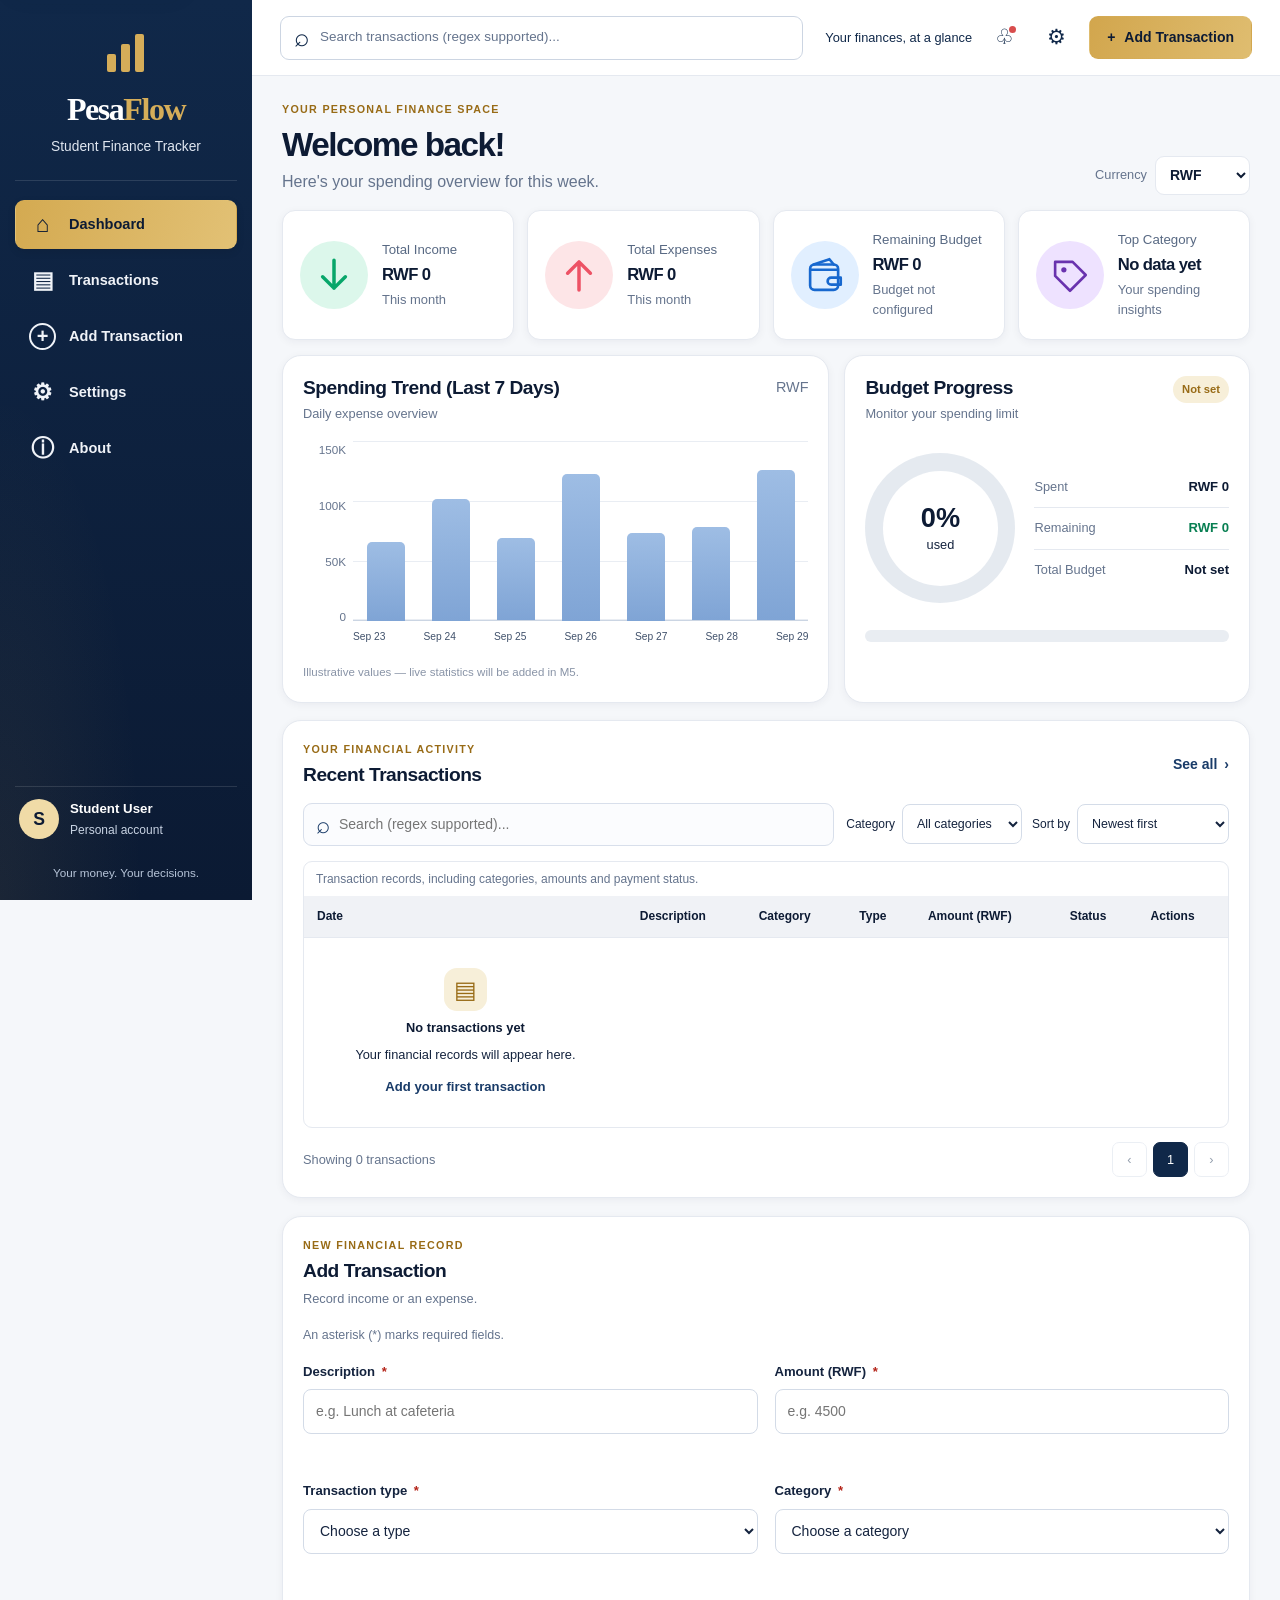
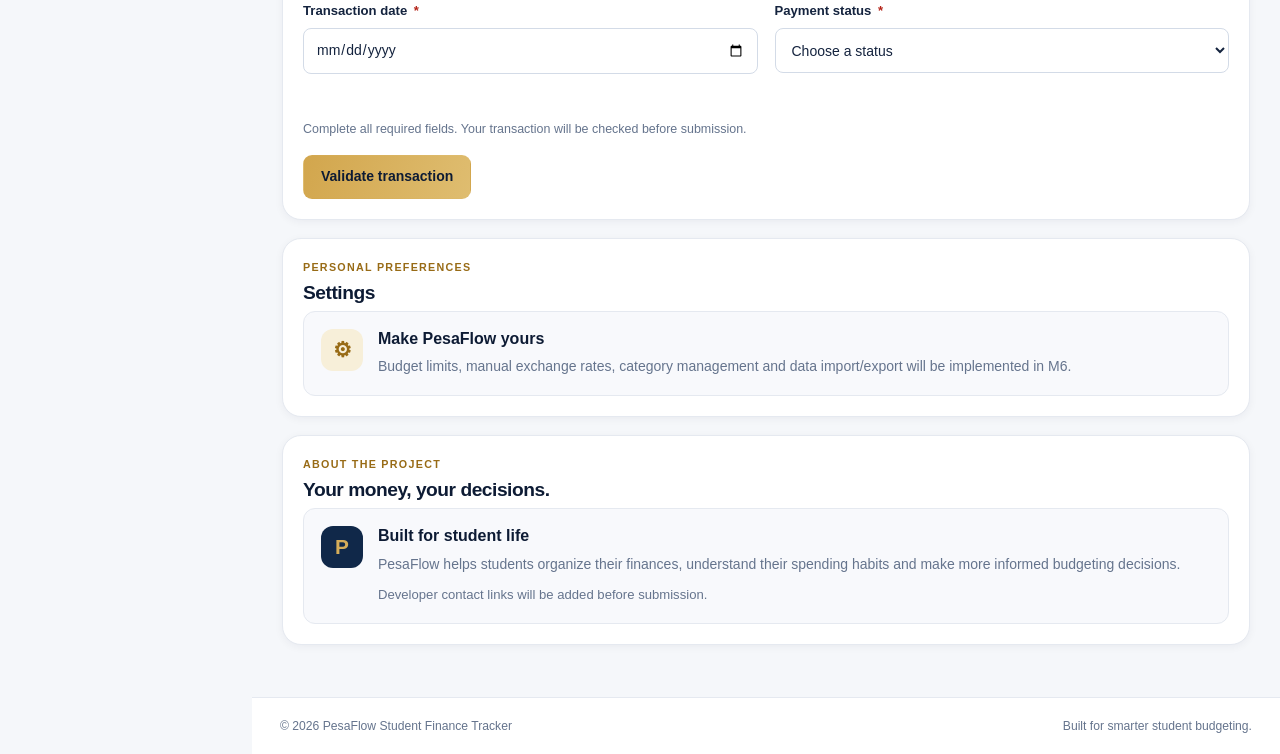
==== commit 26a9fdef: "feat: complete M3 form validation and regex tests" ====
--- a/index.html
+++ b/index.html
@@ -1,6 +1,6 @@
-
 <!DOCTYPE html>
 <html lang="en">
+
 <head>
   <meta charset="UTF-8">
   <meta name="viewport" content="width=device-width, initial-scale=1.0">
@@ -9,6 +9,7 @@
   <title>PesaFlow | Student Finance Tracker</title>
   <link rel="stylesheet" href="styles/main.css">
 </head>
+
 <body>
   <a class="skip-link" href="#main-content">Skip to main content</a>
 
@@ -17,9 +18,9 @@
     <a class="sidebar-brand" href="#dashboard" aria-label="PesaFlow dashboard">
       <span class="brand-symbol" aria-hidden="true">
         <svg viewBox="0 0 48 48" fill="none">
-          <rect x="5" y="25" width="9" height="18" rx="2" fill="currentColor"/>
-          <rect x="19" y="15" width="9" height="28" rx="2" fill="currentColor"/>
-          <rect x="33" y="5" width="9" height="38" rx="2" fill="currentColor"/>
+          <rect x="5" y="25" width="9" height="18" rx="2" fill="currentColor" />
+          <rect x="19" y="15" width="9" height="28" rx="2" fill="currentColor" />
+          <rect x="33" y="5" width="9" height="38" rx="2" fill="currentColor" />
         </svg>
       </span>
       <span class="sidebar-brand-name"><span class="brand-pesa">Pesa</span><span class="brand-flow">Flow</span></span>
@@ -67,9 +68,9 @@
       <a class="mobile-brand" href="#dashboard" aria-label="PesaFlow dashboard">
         <span class="mobile-brand-icon" aria-hidden="true">
           <svg viewBox="0 0 48 48" fill="none">
-            <rect x="5" y="25" width="9" height="18" rx="2" fill="currentColor"/>
-            <rect x="19" y="15" width="9" height="28" rx="2" fill="currentColor"/>
-            <rect x="33" y="5" width="9" height="38" rx="2" fill="currentColor"/>
+            <rect x="5" y="25" width="9" height="18" rx="2" fill="currentColor" />
+            <rect x="19" y="15" width="9" height="28" rx="2" fill="currentColor" />
+            <rect x="33" y="5" width="9" height="38" rx="2" fill="currentColor" />
           </svg>
         </span>
         <span class="mobile-brand-text">
@@ -123,7 +124,8 @@
           <article class="summary-card income-card">
             <div class="summary-icon" aria-hidden="true">
               <svg viewBox="0 0 48 48" fill="none">
-                <path d="M24 7V39M11 26L24 39L37 26" stroke="currentColor" stroke-width="4" stroke-linecap="round" stroke-linejoin="round"/>
+                <path d="M24 7V39M11 26L24 39L37 26" stroke="currentColor" stroke-width="4" stroke-linecap="round"
+                  stroke-linejoin="round" />
               </svg>
             </div>
             <div class="summary-content">
@@ -136,7 +138,8 @@
           <article class="summary-card expense-card">
             <div class="summary-icon" aria-hidden="true">
               <svg viewBox="0 0 48 48" fill="none">
-                <path d="M24 41V9M11 22L24 9L37 22" stroke="currentColor" stroke-width="4" stroke-linecap="round" stroke-linejoin="round"/>
+                <path d="M24 41V9M11 22L24 9L37 22" stroke="currentColor" stroke-width="4" stroke-linecap="round"
+                  stroke-linejoin="round" />
               </svg>
             </div>
             <div class="summary-content">
@@ -149,9 +152,10 @@
           <article class="summary-card remaining-card">
             <div class="summary-icon" aria-hidden="true">
               <svg viewBox="0 0 48 48" fill="none">
-                <rect x="7" y="12" width="32" height="29" rx="5" stroke="currentColor" stroke-width="3"/>
-                <path d="M7 18H39M31 27H42V35H31A4 4 0 0 1 31 27Z" stroke="currentColor" stroke-width="3" stroke-linejoin="round"/>
-                <path d="M11 12L29 6L34 12" stroke="currentColor" stroke-width="3" stroke-linecap="round"/>
+                <rect x="7" y="12" width="32" height="29" rx="5" stroke="currentColor" stroke-width="3" />
+                <path d="M7 18H39M31 27H42V35H31A4 4 0 0 1 31 27Z" stroke="currentColor" stroke-width="3"
+                  stroke-linejoin="round" />
+                <path d="M11 12L29 6L34 12" stroke="currentColor" stroke-width="3" stroke-linecap="round" />
               </svg>
             </div>
             <div class="summary-content">
@@ -164,8 +168,8 @@
           <article class="summary-card category-card">
             <div class="summary-icon" aria-hidden="true">
               <svg viewBox="0 0 48 48" fill="none">
-                <path d="M7 9H27L42 24L24 42L7 25V9Z" stroke="currentColor" stroke-width="3" stroke-linejoin="round"/>
-                <circle cx="17" cy="18" r="3" fill="currentColor"/>
+                <path d="M7 9H27L42 24L24 42L7 25V9Z" stroke="currentColor" stroke-width="3" stroke-linejoin="round" />
+                <circle cx="17" cy="18" r="3" fill="currentColor" />
               </svg>
             </div>
             <div class="summary-content">
@@ -187,7 +191,8 @@
               <span class="chart-unit">RWF</span>
             </div>
 
-            <div class="trend-chart" role="img" aria-label="Illustrative seven-day spending chart. Live statistics will be added in M5.">
+            <div class="trend-chart" role="img"
+              aria-label="Illustrative seven-day spending chart. Live statistics will be added in M5.">
               <div class="chart-y-axis" aria-hidden="true">
                 <span>150K</span><span>100K</span><span>50K</span><span>0</span>
               </div>
@@ -208,7 +213,8 @@
                   </div>
                 </div>
                 <div class="chart-x-axis" aria-hidden="true">
-                  <span>Sep 23</span><span>Sep 24</span><span>Sep 25</span><span>Sep 26</span><span>Sep 27</span><span>Sep 28</span><span>Sep 29</span>
+                  <span>Sep 23</span><span>Sep 24</span><span>Sep 25</span><span>Sep 26</span><span>Sep
+                    27</span><span>Sep 28</span><span>Sep 29</span>
                 </div>
               </div>
             </div>
@@ -226,7 +232,8 @@
             </div>
 
             <div class="budget-overview">
-              <div class="budget-ring" role="img" aria-label="Budget usage is zero percent because no budget has been configured.">
+              <div class="budget-ring" role="img"
+                aria-label="Budget usage is zero percent because no budget has been configured.">
                 <div class="budget-ring-inner">
                   <strong>0%</strong>
                   <span>used</span>
@@ -239,7 +246,8 @@
               </div>
             </div>
 
-            <div class="budget-progress-track" role="progressbar" aria-label="Budget used" aria-valuemin="0" aria-valuemax="100" aria-valuenow="0">
+            <div class="budget-progress-track" role="progressbar" aria-label="Budget used" aria-valuemin="0"
+              aria-valuemax="100" aria-valuenow="0">
               <span class="budget-progress-fill"></span>
             </div>
           </article>
@@ -346,47 +354,79 @@
           </div>
         </div>
 
-        <form class="transaction-form">
+        <p class="form-note">
+          An asterisk (*) marks required fields.
+        </p>
+        <form class="transaction-form" novalidate>
           <div class="form-grid">
             <div class="form-field">
-              <label for="description">Description</label>
-              <input id="description" name="description" type="text" placeholder="e.g. Lunch at cafeteria" required>
-            </div>
-            <div class="form-field">
-              <label for="amount">Amount (RWF)</label>
-              <input id="amount" name="amount" type="number" min="0.01" step="0.01" placeholder="e.g. 4500" required>
-            </div>
-            <div class="form-field">
-              <label for="type">Transaction type</label>
-              <select id="type" name="type" required>
+              <label for="description">Description <span class="required-star" aria-hidden="true">*</span></label>
+              <input id="description" name="description" type="text" placeholder="e.g. Lunch at cafeteria"
+                maxlength="80" required aria-describedby="description-error">
+              <small id="description-error" class="field-error" aria-live="polite"></small>
+            </div>
+
+            <div class="form-field">
+              <label for="amount">Amount (RWF) <span class="required-star" aria-hidden="true">*</span></label>
+              <input id="amount" name="amount" type="number" min="0.01" step="0.01" placeholder="e.g. 4500" required
+                aria-describedby="amount-error">
+              <small id="amount-error" class="field-error" aria-live="polite"></small>
+            </div>
+
+            <div class="form-field">
+              <label for="type">Transaction type <span class="required-star" aria-hidden="true">*</span></label>
+              <select id="type" name="type" required aria-describedby="type-error">
                 <option value="">Choose a type</option>
                 <option value="income">Income</option>
                 <option value="expense">Expense</option>
               </select>
-            </div>
-            <div class="form-field">
-              <label for="category">Category</label>
-              <select id="category" name="category" required>
+              <small id="type-error" class="field-error" aria-live="polite"></small>
+            </div>
+
+            <div class="form-field">
+              <label for="category">Category <span class="required-star" aria-hidden="true">*</span></label>
+              <select id="category" name="category" required aria-describedby="category-error">
                 <option value="">Choose a category</option>
-                <option>Food</option><option>Books</option><option>Transport</option>
-                <option>Entertainment</option><option>Fees</option><option>Other</option>
+                <option value="Food">Food</option>
+                <option value="Transport">Transport</option>
+                <option value="Accommodation">Accommodation</option>
+                <option value="Education">Education</option>
+                <option value="Health">Health</option>
+                <option value="Entertainment">Entertainment</option>
+                <option value="Shopping">Shopping</option>
+                <option value="Income">Income</option>
+                <option value="Other">Other</option>
               </select>
-            </div>
-            <div class="form-field">
-              <label for="transaction-date">Transaction date</label>
-              <input id="transaction-date" name="date" type="date" required>
-            </div>
-            <div class="form-field">
-              <label for="status">Payment status</label>
-              <select id="status" name="status" required>
+              <small id="category-error" class="field-error" aria-live="polite"></small>
+            </div>
+
+            <div class="form-field">
+              <label for="transaction-date">Transaction date <span class="required-star"
+                  aria-hidden="true">*</span></label>
+              <input id="transaction-date" name="date" type="date" required aria-describedby="date-error">
+              <small id="date-error" class="field-error" aria-live="polite"></small>
+            </div>
+
+            <div class="form-field">
+              <label for="status">Payment status <span class="required-star" aria-hidden="true">*</span></label>
+              <select id="status" name="status" required aria-describedby="status-error">
                 <option value="">Choose a status</option>
                 <option value="paid">Paid / completed</option>
                 <option value="planned">Planned / upcoming</option>
               </select>
-            </div>
-          </div>
-          <p class="form-note">Transaction validation and saving will be implemented in later milestones.</p>
-          <button class="button button-primary" type="button" disabled>Save transaction — coming soon</button>
+              <small id="status-error" class="field-error" aria-live="polite"></small>
+            </div>
+          </div>
+
+          <p class="form-note">
+            Complete all required fields. Your transaction will be checked before submission.
+          </p>
+
+          <p id="form-feedback" role="status" aria-live="polite"></p>
+
+          <button class="button button-primary" type="submit">
+            Validate transaction
+          </button>
         </form>
       </section>
 
@@ -398,7 +438,8 @@
           <span class="info-icon" aria-hidden="true">⚙</span>
           <div>
             <h3>Make PesaFlow yours</h3>
-            <p>Budget limits, manual exchange rates, category management and data import/export will be implemented in M6.</p>
+            <p>Budget limits, manual exchange rates, category management and data import/export will be implemented in
+              M6.</p>
           </div>
         </div>
       </section>
@@ -411,7 +452,8 @@
           <span class="about-brand-mark" aria-hidden="true">P</span>
           <div>
             <h3>Built for student life</h3>
-            <p>PesaFlow helps students organize their finances, understand their spending habits and make more informed budgeting decisions.</p>
+            <p>PesaFlow helps students organize their finances, understand their spending habits and make more informed
+              budgeting decisions.</p>
             <p class="about-contact">Developer contact links will be added before submission.</p>
           </div>
         </div>
@@ -442,5 +484,7 @@
       <span aria-hidden="true">ⓘ</span><span>About</span>
     </a>
   </nav>
+  <script type="module" src="./scripts/app.js"></script>
 </body>
-</html>
+
+</html>
--- a/styles/main.css
+++ b/styles/main.css
@@ -1,4 +1,3 @@
-
 :root {
   color-scheme: light;
   --navy-950: #0d1b34;
@@ -286,7 +285,7 @@
   font-size: 0.83rem;
 }
 
-.user-details > span {
+.user-details>span {
   color: #c8d3e3;
   font-size: 0.75rem;
 }
@@ -355,7 +354,7 @@
   letter-spacing: -0.04em;
 }
 
-.mobile-brand-text > span {
+.mobile-brand-text>span {
   margin-top: 3px;
   color: var(--muted);
   font-size: 0.65rem;
@@ -723,10 +722,21 @@
   background: #e9edf3;
 }
 
-.chart-gridline:nth-child(1) { top: 0; }
-.chart-gridline:nth-child(2) { top: 33.33%; }
-.chart-gridline:nth-child(3) { top: 66.66%; }
-.chart-gridline:nth-child(4) { bottom: 0; }
+.chart-gridline:nth-child(1) {
+  top: 0;
+}
+
+.chart-gridline:nth-child(2) {
+  top: 33.33%;
+}
+
+.chart-gridline:nth-child(3) {
+  top: 66.66%;
+}
+
+.chart-gridline:nth-child(4) {
+  bottom: 0;
+}
 
 .chart-bars {
   position: relative;
@@ -839,7 +849,7 @@
   border-bottom: 0;
 }
 
-.budget-line > span {
+.budget-line>span {
   color: var(--muted);
   font-size: 0.8rem;
 }
@@ -926,7 +936,7 @@
   background: #fbfcfe;
 }
 
-.transaction-search > span {
+.transaction-search>span {
   color: var(--navy-800);
   font-size: 1.5rem;
 }
@@ -1230,6 +1240,7 @@
     transform: scaleY(0.2);
     opacity: 0.5;
   }
+
   to {
     transform: scaleY(1);
     opacity: 1;
@@ -1441,7 +1452,7 @@
     text-align: center;
   }
 
-  .mobile-nav-link > span:first-child {
+  .mobile-nav-link>span:first-child {
     font-size: 1.35rem;
     line-height: 1.1;
   }
@@ -1461,7 +1472,7 @@
     font-weight: 700;
   }
 
-  .mobile-add-link > span:first-child {
+  .mobile-add-link>span:first-child {
     display: grid;
     place-items: center;
     width: 52px;
@@ -1477,7 +1488,7 @@
     transition: transform var(--ease);
   }
 
-  .mobile-add-link:hover > span:first-child {
+  .mobile-add-link:hover>span:first-child {
     transform: translateY(-2px);
   }
 
@@ -1520,7 +1531,7 @@
     font-size: 1.05rem;
   }
 
-  .mobile-brand-text > span {
+  .mobile-brand-text>span {
     font-size: 0.58rem;
   }
 
@@ -1685,7 +1696,7 @@
     padding: 8px 0;
   }
 
-  .budget-line > span,
+  .budget-line>span,
   .budget-line strong {
     font-size: 0.68rem;
   }
@@ -1749,7 +1760,7 @@
     font-size: 0.78rem;
   }
 
-  .mobile-empty-state > span:not(.empty-icon) {
+  .mobile-empty-state>span:not(.empty-icon) {
     color: var(--muted);
   }
 
@@ -1795,11 +1806,11 @@
     font-size: 0.6rem;
   }
 
-  .mobile-nav-link > span:first-child {
+  .mobile-nav-link>span:first-child {
     font-size: 1.25rem;
   }
 
-  .mobile-add-link > span:first-child {
+  .mobile-add-link>span:first-child {
     width: 48px;
     height: 48px;
     margin-top: -23px;
@@ -1822,7 +1833,7 @@
     font-size: 0.95rem;
   }
 
-  .mobile-brand-text > span {
+  .mobile-brand-text>span {
     font-size: 0.52rem;
   }
 
@@ -1891,7 +1902,7 @@
     width: 94px;
   }
 
-  .budget-line > span,
+  .budget-line>span,
   .budget-line strong {
     font-size: 0.63rem;
   }
@@ -1920,6 +1931,7 @@
 /* Accessibility: respect reduced-motion preference */
 
 @media (prefers-reduced-motion: reduce) {
+
   *,
   *::before,
   *::after {
@@ -1946,4 +1958,41 @@
 
 .mobile-brand .brand-flow {
   color: var(--gold-600);
+}
+
+/* M3: Accessible form validation feedback */
+.field-error {
+  display: block;
+  min-height: 1.2rem;
+  margin-top: 4px;
+  color: #b42318;
+  font-size: 0.85rem;
+}
+
+input[aria-invalid="true"],
+select[aria-invalid="true"] {
+  border-color: #b42318;
+}
+
+#form-feedback {
+  margin-top: 12px;
+  font-weight: 600;
+  color: var(--navy-900);
+}
+
+#form-feedback:empty {
+  display: none;
+}
+
+/* Required field indicator */
+.required-star {
+  color: #b42318;
+  font-weight: 800;
+  margin-left: 3px;
+}
+
+/*Keep invalid fields easy to identify while focused */
+input[aria-invalid="true"]:focus-visible,
+select[aria-invalid="true"]:focus-visible {
+  outline-color: #b42318;
 }
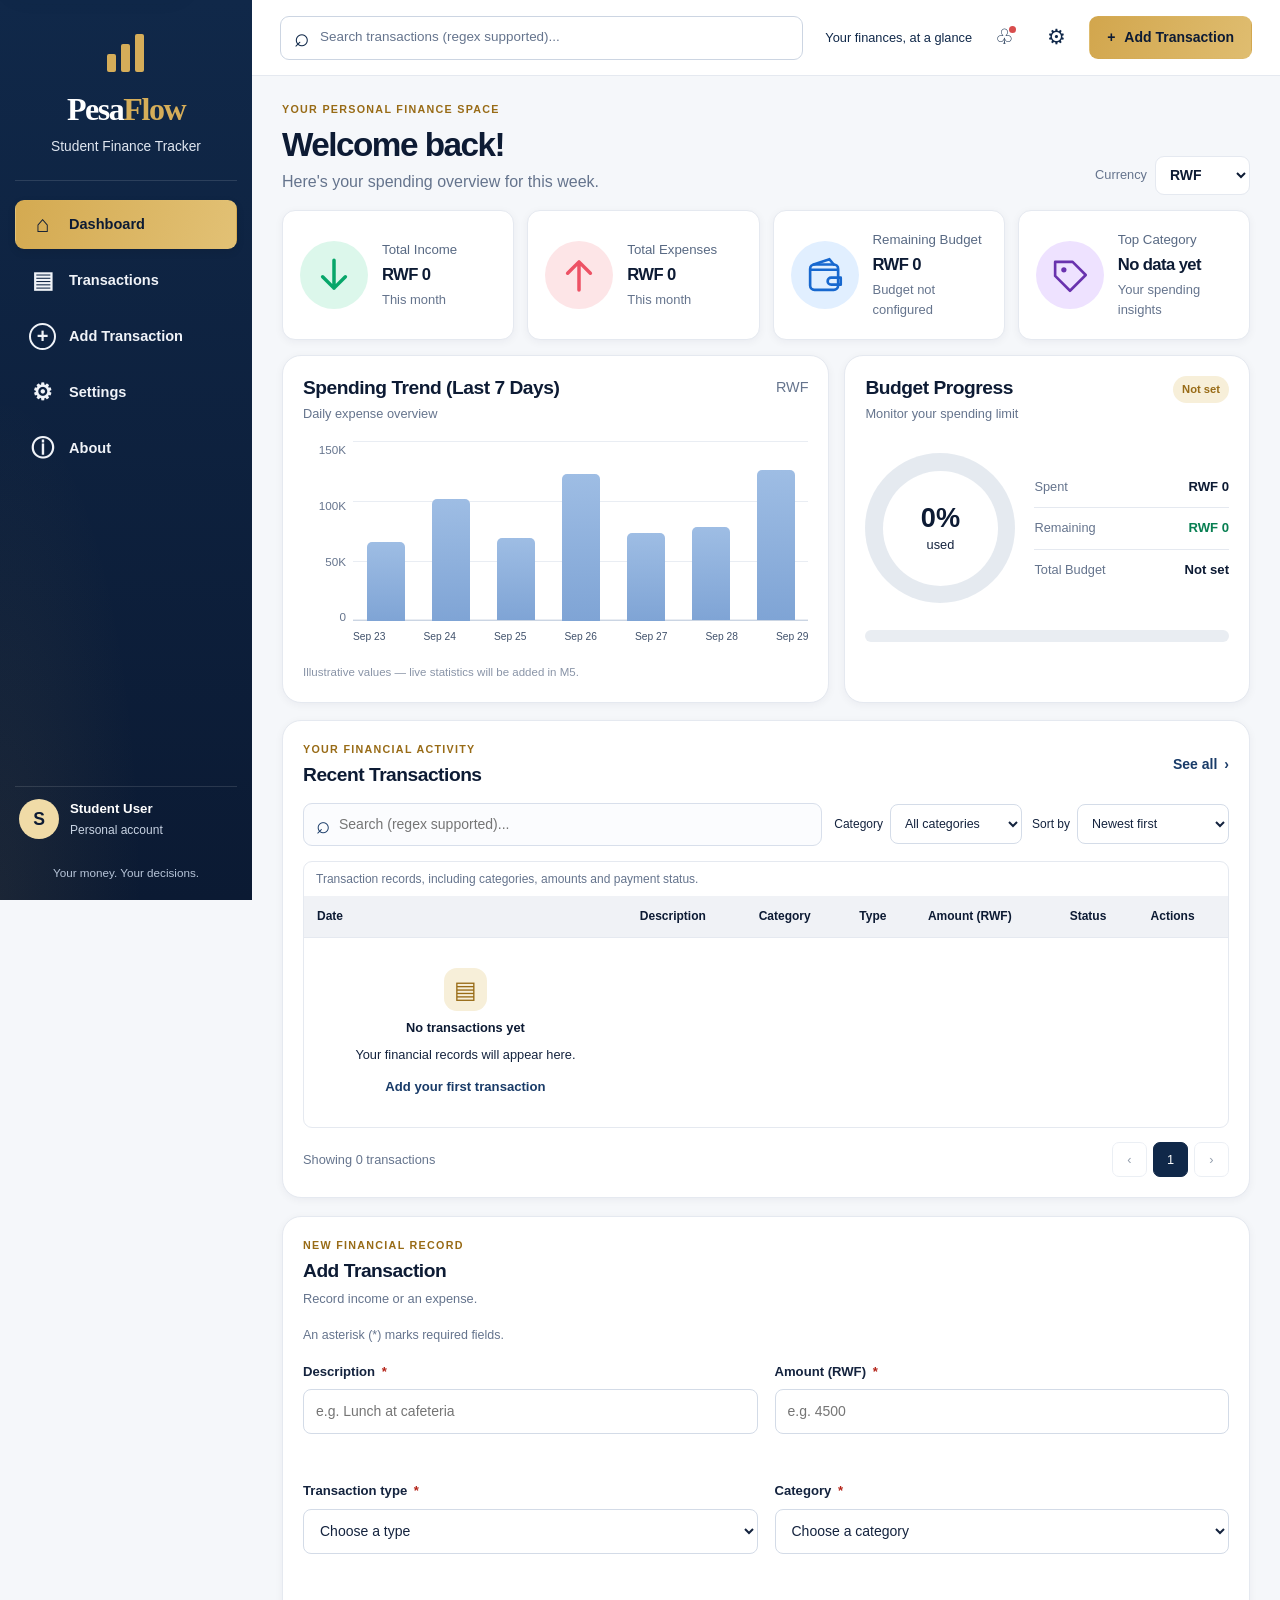
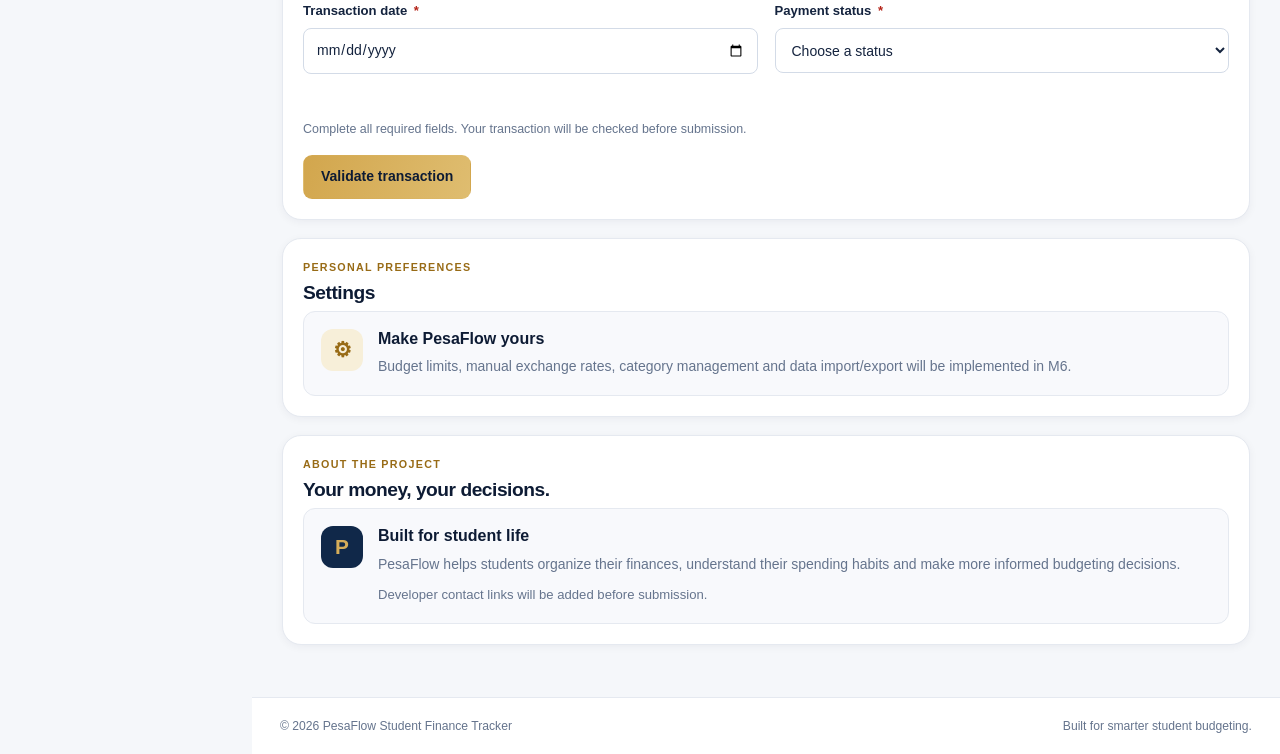
==== commit 5fe3b6b8: "feat: complete M4 transaction management and search" ====
--- a/index.html
+++ b/index.html
@@ -277,10 +277,13 @@
               <select id="category-filter">
                 <option value="all">All categories</option>
                 <option value="Food">Food</option>
-                <option value="Books">Books</option>
                 <option value="Transport">Transport</option>
+                <option value="Accommodation">Accommodation</option>
+                <option value="Education">Education</option>
+                <option value="Health">Health</option>
                 <option value="Entertainment">Entertainment</option>
-                <option value="Fees">Fees</option>
+                <option value="Shopping">Shopping</option>
+                <option value="Income">Income</option>
                 <option value="Other">Other</option>
               </select>
             </div>
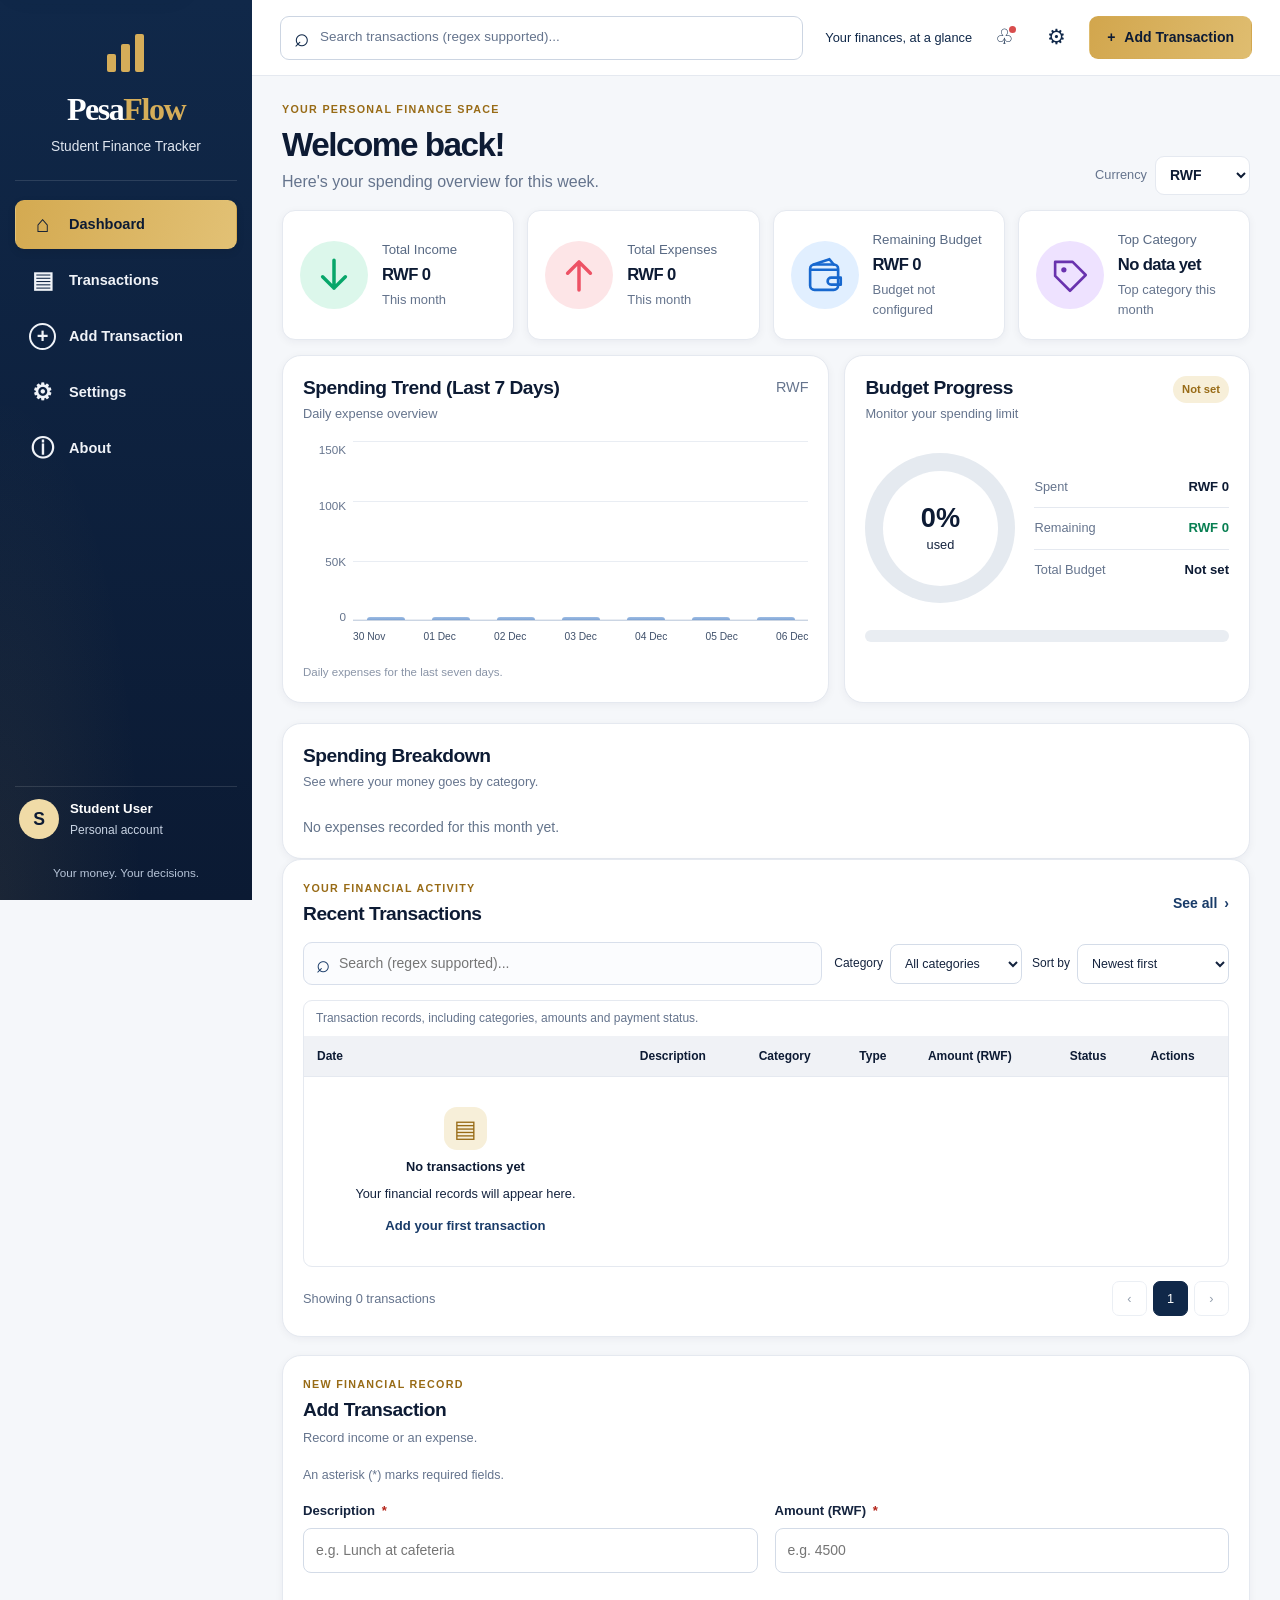
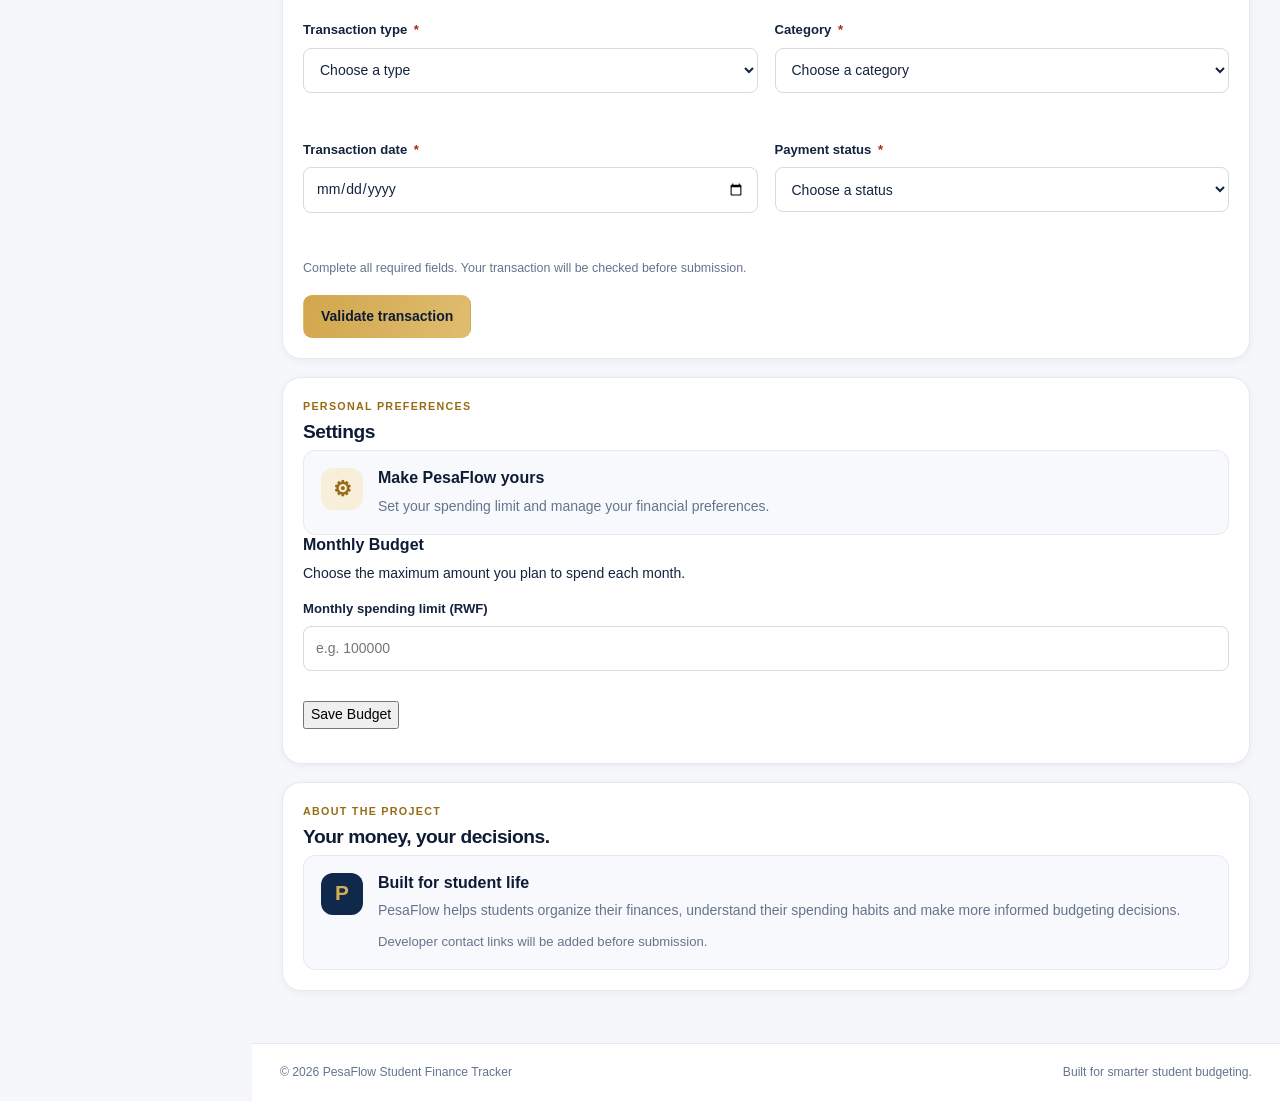
==== commit a5d619fc: "feat:M5 implement dashboard, budget tracking, and transaction persistence" ====
--- a/index.html
+++ b/index.html
@@ -110,6 +110,8 @@
             <h1 id="welcome-title">Welcome back!</h1>
             <p class="welcome-description">Here's your spending overview for this week.</p>
           </div>
+
+
           <div class="currency-control">
             <label for="display-currency">Currency</label>
             <select id="display-currency" name="display-currency">
@@ -118,6 +120,7 @@
               <option value="EUR">EUR</option>
             </select>
           </div>
+
         </div>
 
         <div class="summary-grid" aria-label="Financial summary">
@@ -190,283 +193,326 @@
               </div>
               <span class="chart-unit">RWF</span>
             </div>
-
-            <div class="trend-chart" role="img"
-              aria-label="Illustrative seven-day spending chart. Live statistics will be added in M5.">
-              <div class="chart-y-axis" aria-hidden="true">
-                <span>150K</span><span>100K</span><span>50K</span><span>0</span>
-              </div>
-              <div class="chart-main">
-                <div class="chart-plot" aria-hidden="true">
-                  <div class="chart-gridline"></div>
-                  <div class="chart-gridline"></div>
-                  <div class="chart-gridline"></div>
-                  <div class="chart-gridline"></div>
-                  <div class="chart-bars">
-                    <span style="--bar-height:44%"></span>
-                    <span style="--bar-height:68%"></span>
-                    <span style="--bar-height:46%"></span>
-                    <span style="--bar-height:82%"></span>
-                    <span style="--bar-height:49%"></span>
-                    <span style="--bar-height:52%"></span>
-                    <span style="--bar-height:84%"></span>
-                  </div>
-                </div>
-                <div class="chart-x-axis" aria-hidden="true">
-                  <span>Sep 23</span><span>Sep 24</span><span>Sep 25</span><span>Sep 26</span><span>Sep
-                    27</span><span>Sep 28</span><span>Sep 29</span>
+            <div class="trend-chart" role="img" aria-label="Seven-day spending chart showing daily expenses.">
+            <div class="chart-y-axis" aria-hidden="true">
+              <span>150K</span><span>100K</span><span>50K</span><span>0</span>
+            </div>
+            <div class="chart-main">
+              <div class="chart-plot" aria-hidden="true">
+                <div class="chart-gridline"></div>
+                <div class="chart-gridline"></div>
+                <div class="chart-gridline"></div>
+                <div class="chart-gridline"></div>
+                <div class="chart-bars">
+                  <span style="--bar-height:44%"></span>
+                  <span style="--bar-height:68%"></span>
+                  <span style="--bar-height:46%"></span>
+                  <span style="--bar-height:82%"></span>
+                  <span style="--bar-height:49%"></span>
+                  <span style="--bar-height:52%"></span>
+                  <span style="--bar-height:84%"></span>
                 </div>
               </div>
-            </div>
-            <p class="chart-footnote">Illustrative values — live statistics will be added in M5.</p>
-          </article>
-
-          <!-- Budget -->
-          <article class="panel budget-panel" aria-labelledby="budget-title">
-            <div class="panel-heading">
-              <div>
-                <h2 id="budget-title">Budget Progress</h2>
-                <p class="panel-subtitle">Monitor your spending limit</p>
+
+              <div class="chart-x-axis" aria-hidden="true">
+                <span>Sep 23</span><span>Sep 24</span><span>Sep 25</span><span>Sep 26</span><span>Sep
+                  27</span><span>Sep 28</span><span>Sep 29</span>
               </div>
-              <span class="budget-status">Not set</span>
-            </div>
-
-            <div class="budget-overview">
-              <div class="budget-ring" role="img"
-                aria-label="Budget usage is zero percent because no budget has been configured.">
-                <div class="budget-ring-inner">
-                  <strong>0%</strong>
-                  <span>used</span>
-                </div>
+            </div>
+        </div>
+        <p class="chart-footnote">Daily expenses for the last seven days.</p>
+        </article>
+
+        <!-- Budget -->
+        <article class="panel budget-panel" aria-labelledby="budget-title">
+          <div class="panel-heading">
+            <div>
+              <h2 id="budget-title">Budget Progress</h2>
+              <p class="panel-subtitle">Monitor your spending limit</p>
+            </div>
+            <span class="budget-status">Not set</span>
+          </div>
+
+          <div class="budget-overview">
+            <div class="budget-ring" role="img"
+              aria-label="Budget usage is zero percent because no budget has been configured.">
+              <div class="budget-ring-inner">
+                <strong>0%</strong>
+                <span>used</span>
               </div>
-              <div class="budget-breakdown">
-                <div class="budget-line"><span>Spent</span><strong>RWF 0</strong></div>
-                <div class="budget-line"><span>Remaining</span><strong class="positive-value">RWF 0</strong></div>
-                <div class="budget-line"><span>Total Budget</span><strong>Not set</strong></div>
-              </div>
-            </div>
-
-            <div class="budget-progress-track" role="progressbar" aria-label="Budget used" aria-valuemin="0"
-              aria-valuemax="100" aria-valuenow="0">
-              <span class="budget-progress-fill"></span>
-            </div>
-          </article>
-        </div>
-      </section>
-
-      <!-- Transactions -->
-      <section id="transactions" class="transactions-section panel" aria-labelledby="transactions-title">
-        <div class="transactions-heading">
-          <div>
-            <p class="eyebrow">YOUR FINANCIAL ACTIVITY</p>
-            <h2 id="transactions-title">Recent Transactions</h2>
+            </div>
+            <div class="budget-breakdown">
+              <div class="budget-line"><span>Spent</span><strong>RWF 0</strong></div>
+              <div class="budget-line"><span>Remaining</span><strong class="positive-value">RWF 0</strong></div>
+              <div class="budget-line"><span>Total Budget</span><strong>Not set</strong></div>
+            </div>
           </div>
-          <a class="text-link" href="#all-transactions">See all <span aria-hidden="true">›</span></a>
-        </div>
-
-        <div class="transaction-toolbar">
-          <div class="transaction-search">
-            <label class="visually-hidden" for="transaction-search">Search transactions</label>
-            <span aria-hidden="true">⌕</span>
-            <input id="transaction-search" type="search" placeholder="Search (regex supported)...">
+
+          <div class="budget-progress-track" role="progressbar" aria-label="Budget used" aria-valuemin="0"
+            aria-valuemax="100" aria-valuenow="0">
+            <span class="budget-progress-fill"></span>
           </div>
-
-          <div class="transaction-filters">
-            <div class="filter-control">
-              <label for="category-filter">Category</label>
-              <select id="category-filter">
-                <option value="all">All categories</option>
-                <option value="Food">Food</option>
-                <option value="Transport">Transport</option>
-                <option value="Accommodation">Accommodation</option>
-                <option value="Education">Education</option>
-                <option value="Health">Health</option>
-                <option value="Entertainment">Entertainment</option>
-                <option value="Shopping">Shopping</option>
-                <option value="Income">Income</option>
-                <option value="Other">Other</option>
-              </select>
-            </div>
-            <div class="filter-control">
-              <label for="transaction-sort">Sort by</label>
-              <select id="transaction-sort">
-                <option value="date-desc">Newest first</option>
-                <option value="date-asc">Oldest first</option>
-                <option value="description-asc">Description A–Z</option>
-                <option value="description-desc">Description Z–A</option>
-                <option value="amount-asc">Amount: low to high</option>
-                <option value="amount-desc">Amount: high to low</option>
-              </select>
-            </div>
-          </div>
-        </div>
-
-        <div class="table-wrapper">
-          <table class="transaction-table">
-            <caption>Transaction records, including categories, amounts and payment status.</caption>
-            <thead>
-              <tr>
-                <th scope="col">Date</th>
-                <th scope="col">Description</th>
-                <th scope="col">Category</th>
-                <th scope="col">Type</th>
-                <th scope="col">Amount (RWF)</th>
-                <th scope="col">Status</th>
-                <th scope="col">Actions</th>
-              </tr>
-            </thead>
-            <tbody>
-              <tr>
-                <td colspan="7" class="empty-state">
-                  <span class="empty-icon" aria-hidden="true">▤</span>
-                  <strong>No transactions yet</strong>
-                  <span>Your financial records will appear here.</span>
-                  <a class="text-link" href="#add-transaction">Add your first transaction</a>
-                </td>
-              </tr>
-            </tbody>
-          </table>
-        </div>
-
-        <div class="mobile-transactions" aria-label="Recent transaction cards">
-          <div class="mobile-empty-state">
-            <span class="empty-icon" aria-hidden="true">▤</span>
-            <strong>No transactions yet</strong>
-            <span>Your financial records will appear here.</span>
-            <a class="text-link" href="#add-transaction">Add your first transaction</a>
-          </div>
-        </div>
-
-        <div class="table-footer" id="all-transactions">
-          <p>Showing 0 transactions</p>
-          <div class="pagination" aria-label="Transaction pages">
-            <button type="button" disabled aria-label="Previous page">‹</button>
-            <button type="button" class="current-page" aria-current="page">1</button>
-            <button type="button" disabled aria-label="Next page">›</button>
-          </div>
-        </div>
-      </section>
-
-      <!-- Add transaction -->
-      <section id="add-transaction" class="form-section panel" aria-labelledby="add-title">
-        <div class="section-heading">
-          <div>
-            <p class="eyebrow">NEW FINANCIAL RECORD</p>
-            <h2 id="add-title">Add Transaction</h2>
-            <p class="panel-subtitle">Record income or an expense.</p>
-          </div>
-        </div>
-
-        <p class="form-note">
-          An asterisk (*) marks required fields.
+        </article>
+  </div>
+  </section>
+
+
+  <!-- M5: Spending Breakdown -->
+  <article class="panel spending-breakdown-panel" aria-labelledby="spending-breakdown-title">
+
+    <div class="panel-heading">
+      <div>
+        <h2 id="spending-breakdown-title">Spending Breakdown</h2>
+        <p class="panel-subtitle">
+          See where your money goes by category.
         </p>
-        <form class="transaction-form" novalidate>
-          <div class="form-grid">
-            <div class="form-field">
-              <label for="description">Description <span class="required-star" aria-hidden="true">*</span></label>
-              <input id="description" name="description" type="text" placeholder="e.g. Lunch at cafeteria"
-                maxlength="80" required aria-describedby="description-error">
-              <small id="description-error" class="field-error" aria-live="polite"></small>
-            </div>
-
-            <div class="form-field">
-              <label for="amount">Amount (RWF) <span class="required-star" aria-hidden="true">*</span></label>
-              <input id="amount" name="amount" type="number" min="0.01" step="0.01" placeholder="e.g. 4500" required
-                aria-describedby="amount-error">
-              <small id="amount-error" class="field-error" aria-live="polite"></small>
-            </div>
-
-            <div class="form-field">
-              <label for="type">Transaction type <span class="required-star" aria-hidden="true">*</span></label>
-              <select id="type" name="type" required aria-describedby="type-error">
-                <option value="">Choose a type</option>
-                <option value="income">Income</option>
-                <option value="expense">Expense</option>
-              </select>
-              <small id="type-error" class="field-error" aria-live="polite"></small>
-            </div>
-
-            <div class="form-field">
-              <label for="category">Category <span class="required-star" aria-hidden="true">*</span></label>
-              <select id="category" name="category" required aria-describedby="category-error">
-                <option value="">Choose a category</option>
-                <option value="Food">Food</option>
-                <option value="Transport">Transport</option>
-                <option value="Accommodation">Accommodation</option>
-                <option value="Education">Education</option>
-                <option value="Health">Health</option>
-                <option value="Entertainment">Entertainment</option>
-                <option value="Shopping">Shopping</option>
-                <option value="Income">Income</option>
-                <option value="Other">Other</option>
-              </select>
-              <small id="category-error" class="field-error" aria-live="polite"></small>
-            </div>
-
-            <div class="form-field">
-              <label for="transaction-date">Transaction date <span class="required-star"
-                  aria-hidden="true">*</span></label>
-              <input id="transaction-date" name="date" type="date" required aria-describedby="date-error">
-              <small id="date-error" class="field-error" aria-live="polite"></small>
-            </div>
-
-            <div class="form-field">
-              <label for="status">Payment status <span class="required-star" aria-hidden="true">*</span></label>
-              <select id="status" name="status" required aria-describedby="status-error">
-                <option value="">Choose a status</option>
-                <option value="paid">Paid / completed</option>
-                <option value="planned">Planned / upcoming</option>
-              </select>
-              <small id="status-error" class="field-error" aria-live="polite"></small>
-            </div>
-          </div>
-
-          <p class="form-note">
-            Complete all required fields. Your transaction will be checked before submission.
-          </p>
-
-          <p id="form-feedback" role="status" aria-live="polite"></p>
-
-          <button class="button button-primary" type="submit">
-            Validate transaction
-          </button>
-        </form>
-      </section>
-
-      <!-- Settings -->
-      <section id="settings" class="info-section panel" aria-labelledby="settings-title">
-        <p class="eyebrow">PERSONAL PREFERENCES</p>
-        <h2 id="settings-title">Settings</h2>
-        <div class="info-card">
-          <span class="info-icon" aria-hidden="true">⚙</span>
-          <div>
-            <h3>Make PesaFlow yours</h3>
-            <p>Budget limits, manual exchange rates, category management and data import/export will be implemented in
-              M6.</p>
-          </div>
-        </div>
-      </section>
-
-      <!-- About -->
-      <section id="about" class="info-section panel" aria-labelledby="about-title">
-        <p class="eyebrow">ABOUT THE PROJECT</p>
-        <h2 id="about-title">Your money, your decisions.</h2>
-        <div class="about-card">
-          <span class="about-brand-mark" aria-hidden="true">P</span>
-          <div>
-            <h3>Built for student life</h3>
-            <p>PesaFlow helps students organize their finances, understand their spending habits and make more informed
-              budgeting decisions.</p>
-            <p class="about-contact">Developer contact links will be added before submission.</p>
-          </div>
-        </div>
-      </section>
-    </main>
-
-    <footer class="site-footer">
-      <p>© 2026 PesaFlow Student Finance Tracker</p>
-      <p>Built for smarter student budgeting.</p>
-    </footer>
+      </div>
+    </div>
+
+    <div id="spending-breakdown" class="spending-breakdown-list" aria-live="polite">
+
+      <p class="breakdown-empty">
+        Add expense transactions to see your spending breakdown.
+      </p>
+
+    </div>
+  </article>
+
+
+  <!-- Transactions -->
+  <section id="transactions" class="transactions-section panel" aria-labelledby="transactions-title">
+    <div class="transactions-heading">
+      <div>
+        <p class="eyebrow">YOUR FINANCIAL ACTIVITY</p>
+        <h2 id="transactions-title">Recent Transactions</h2>
+      </div>
+      <a class="text-link" href="#all-transactions">See all <span aria-hidden="true">›</span></a>
+    </div>
+
+    <div class="transaction-toolbar">
+      <div class="transaction-search">
+        <label class="visually-hidden" for="transaction-search">Search transactions</label>
+        <span aria-hidden="true">⌕</span>
+        <input id="transaction-search" type="search" placeholder="Search (regex supported)...">
+      </div>
+
+      <div class="transaction-filters">
+        <div class="filter-control">
+          <label for="category-filter">Category</label>
+          <select id="category-filter">
+            <option value="all">All categories</option>
+            <option value="Food">Food</option>
+            <option value="Transport">Transport</option>
+            <option value="Accommodation">Accommodation</option>
+            <option value="Education">Education</option>
+            <option value="Health">Health</option>
+            <option value="Entertainment">Entertainment</option>
+            <option value="Shopping">Shopping</option>
+            <option value="Income">Income</option>
+            <option value="Other">Other</option>
+          </select>
+        </div>
+        <div class="filter-control">
+          <label for="transaction-sort">Sort by</label>
+          <select id="transaction-sort">
+            <option value="date-desc">Newest first</option>
+            <option value="date-asc">Oldest first</option>
+            <option value="description-asc">Description A–Z</option>
+            <option value="description-desc">Description Z–A</option>
+            <option value="amount-asc">Amount: low to high</option>
+            <option value="amount-desc">Amount: high to low</option>
+          </select>
+        </div>
+      </div>
+    </div>
+
+    <div class="table-wrapper">
+      <table class="transaction-table">
+        <caption>Transaction records, including categories, amounts and payment status.</caption>
+        <thead>
+          <tr>
+            <th scope="col">Date</th>
+            <th scope="col">Description</th>
+            <th scope="col">Category</th>
+            <th scope="col">Type</th>
+            <th scope="col">Amount (RWF)</th>
+            <th scope="col">Status</th>
+            <th scope="col">Actions</th>
+          </tr>
+        </thead>
+        <tbody>
+          <tr>
+            <td colspan="7" class="empty-state">
+              <span class="empty-icon" aria-hidden="true">▤</span>
+              <strong>No transactions yet</strong>
+              <span>Your financial records will appear here.</span>
+              <a class="text-link" href="#add-transaction">Add your first transaction</a>
+            </td>
+          </tr>
+        </tbody>
+      </table>
+    </div>
+
+    <div class="mobile-transactions" aria-label="Recent transaction cards">
+      <div class="mobile-empty-state">
+        <span class="empty-icon" aria-hidden="true">▤</span>
+        <strong>No transactions yet</strong>
+        <span>Your financial records will appear here.</span>
+        <a class="text-link" href="#add-transaction">Add your first transaction</a>
+      </div>
+    </div>
+
+    <div class="table-footer" id="all-transactions">
+      <p>Showing 0 transactions</p>
+      <div class="pagination" aria-label="Transaction pages">
+        <button type="button" disabled aria-label="Previous page">‹</button>
+        <button type="button" class="current-page" aria-current="page">1</button>
+        <button type="button" disabled aria-label="Next page">›</button>
+      </div>
+    </div>
+  </section>
+
+  <!-- Add transaction -->
+  <section id="add-transaction" class="form-section panel" aria-labelledby="add-title">
+    <div class="section-heading">
+      <div>
+        <p class="eyebrow">NEW FINANCIAL RECORD</p>
+        <h2 id="add-title">Add Transaction</h2>
+        <p class="panel-subtitle">Record income or an expense.</p>
+      </div>
+    </div>
+
+    <p class="form-note">
+      An asterisk (*) marks required fields.
+    </p>
+    <form class="transaction-form" novalidate>
+      <div class="form-grid">
+        <div class="form-field">
+          <label for="description">Description <span class="required-star" aria-hidden="true">*</span></label>
+          <input id="description" name="description" type="text" placeholder="e.g. Lunch at cafeteria" maxlength="80"
+            required aria-describedby="description-error">
+          <small id="description-error" class="field-error" aria-live="polite"></small>
+        </div>
+
+        <div class="form-field">
+          <label for="amount">Amount (RWF) <span class="required-star" aria-hidden="true">*</span></label>
+          <input id="amount" name="amount" type="number" min="0.01" step="0.01" placeholder="e.g. 4500" required
+            aria-describedby="amount-error">
+          <small id="amount-error" class="field-error" aria-live="polite"></small>
+        </div>
+
+        <div class="form-field">
+          <label for="type">Transaction type <span class="required-star" aria-hidden="true">*</span></label>
+          <select id="type" name="type" required aria-describedby="type-error">
+            <option value="">Choose a type</option>
+            <option value="income">Income</option>
+            <option value="expense">Expense</option>
+          </select>
+          <small id="type-error" class="field-error" aria-live="polite"></small>
+        </div>
+
+        <div class="form-field">
+          <label for="category">Category <span class="required-star" aria-hidden="true">*</span></label>
+          <select id="category" name="category" required aria-describedby="category-error">
+            <option value="">Choose a category</option>
+            <option value="Food">Food</option>
+            <option value="Transport">Transport</option>
+            <option value="Accommodation">Accommodation</option>
+            <option value="Education">Education</option>
+            <option value="Health">Health</option>
+            <option value="Entertainment">Entertainment</option>
+            <option value="Shopping">Shopping</option>
+            <option value="Income">Income</option>
+            <option value="Other">Other</option>
+          </select>
+          <small id="category-error" class="field-error" aria-live="polite"></small>
+        </div>
+
+        <div class="form-field">
+          <label for="transaction-date">Transaction date <span class="required-star" aria-hidden="true">*</span></label>
+          <input id="transaction-date" name="date" type="date" required aria-describedby="date-error">
+          <small id="date-error" class="field-error" aria-live="polite"></small>
+        </div>
+
+        <div class="form-field">
+          <label for="status">Payment status <span class="required-star" aria-hidden="true">*</span></label>
+          <select id="status" name="status" required aria-describedby="status-error">
+            <option value="">Choose a status</option>
+            <option value="paid">Paid / completed</option>
+            <option value="planned">Planned / upcoming</option>
+          </select>
+          <small id="status-error" class="field-error" aria-live="polite"></small>
+        </div>
+      </div>
+
+      <p class="form-note">
+        Complete all required fields. Your transaction will be checked before submission.
+      </p>
+
+      <p id="form-feedback" role="status" aria-live="polite"></p>
+
+      <button class="button button-primary" type="submit">
+        Validate transaction
+      </button>
+    </form>
+  </section>
+
+
+  <!-- Settings -->
+  <section id="settings" class="info-section panel" aria-labelledby="settings-title">
+    <p class="eyebrow">PERSONAL PREFERENCES</p>
+    <h2 id="settings-title">Settings</h2>
+
+    <div class="info-card">
+      <span class="info-icon" aria-hidden="true">⚙</span>
+      <div>
+        <h3>Make PesaFlow yours</h3>
+        <p>Set your spending limit and manage your financial preferences.</p>
+      </div>
+    </div>
+
+    <!-- M5: Monthly budget settings -->
+    <form id="budget-form" class="budget-settings-form">
+      <div class="form-section-heading">
+        <h3>Monthly Budget</h3>
+        <p>Choose the maximum amount you plan to spend each month.</p>
+      </div>
+
+      <div class="form-field">
+        <label for="monthly-budget">Monthly spending limit (RWF)</label>
+        <input type="number" id="monthly-budget" name="monthly-budget" min="0.01" step="0.01" placeholder="e.g. 100000"
+          required aria-describedby="budget-error budget-feedback">
+        <small id="budget-error" class="field-error"></small>
+      </div>
+
+      <button type="submit" class="btn btn-primary">
+        Save Budget
+      </button>
+
+      <p id="budget-feedback" role="status" aria-live="polite"></p>
+    </form>
+  </section>
+
+  <!-- About -->
+  <section id="about" class="info-section panel" aria-labelledby="about-title">
+    <p class="eyebrow">ABOUT THE PROJECT</p>
+    <h2 id="about-title">Your money, your decisions.</h2>
+    <div class="about-card">
+      <span class="about-brand-mark" aria-hidden="true">P</span>
+      <div>
+        <h3>Built for student life</h3>
+        <p>PesaFlow helps students organize their finances, understand their spending habits and make more informed
+          budgeting decisions.</p>
+        <p class="about-contact">Developer contact links will be added before submission.</p>
+      </div>
+    </div>
+  </section>
+  </main>
+
+  <footer class="site-footer">
+    <p>© 2026 PesaFlow Student Finance Tracker</p>
+    <p>Built for smarter student budgeting.</p>
+  </footer>
   </div>
 
   <!-- Mobile bottom navigation -->
--- a/styles/main.css
+++ b/styles/main.css
@@ -1995,4 +1995,73 @@
 input[aria-invalid="true"]:focus-visible,
 select[aria-invalid="true"]:focus-visible {
   outline-color: #b42318;
-}+}
+
+
+/* M5: Spending Breakdown */
+.spending-breakdown-panel {
+    margin-top: 1.25rem;
+}
+
+.spending-breakdown-list {
+    display: grid;
+    gap: 1.25rem;
+    margin-top: 1.5rem;
+}
+
+.breakdown-item {
+    min-width: 0;
+}
+
+.breakdown-item-heading {
+    display: flex;
+    justify-content: space-between;
+    align-items: center;
+    gap: 1rem;
+    margin-bottom: 0.6rem;
+}
+
+.breakdown-category {
+    color: #102849;
+    font-weight: 600;
+}
+
+.breakdown-item-heading strong {
+    color: #102849;
+    text-align: right;
+    font-variant-numeric: tabular-nums;
+}
+
+.breakdown-progress-track {
+    width: 100%;
+    height: 0.6rem;
+    overflow: hidden;
+    border-radius: 999px;
+    background: #e8edf3;
+}
+
+.breakdown-progress-fill {
+    display: block;
+    height: 100%;
+    border-radius: inherit;
+    background: #d9ad4f;
+    transition: width 0.3s ease;
+}
+
+.breakdown-percentage {
+    margin: 0.4rem 0 0;
+    color: #64748b;
+    font-size: 0.8rem;
+}
+
+.breakdown-empty {
+    margin: 0;
+    color: #64748b;
+    line-height: 1.6;
+}
+
+@media (prefers-reduced-motion: reduce) {
+    .breakdown-progress-fill {
+        transition: none;
+    }
+}
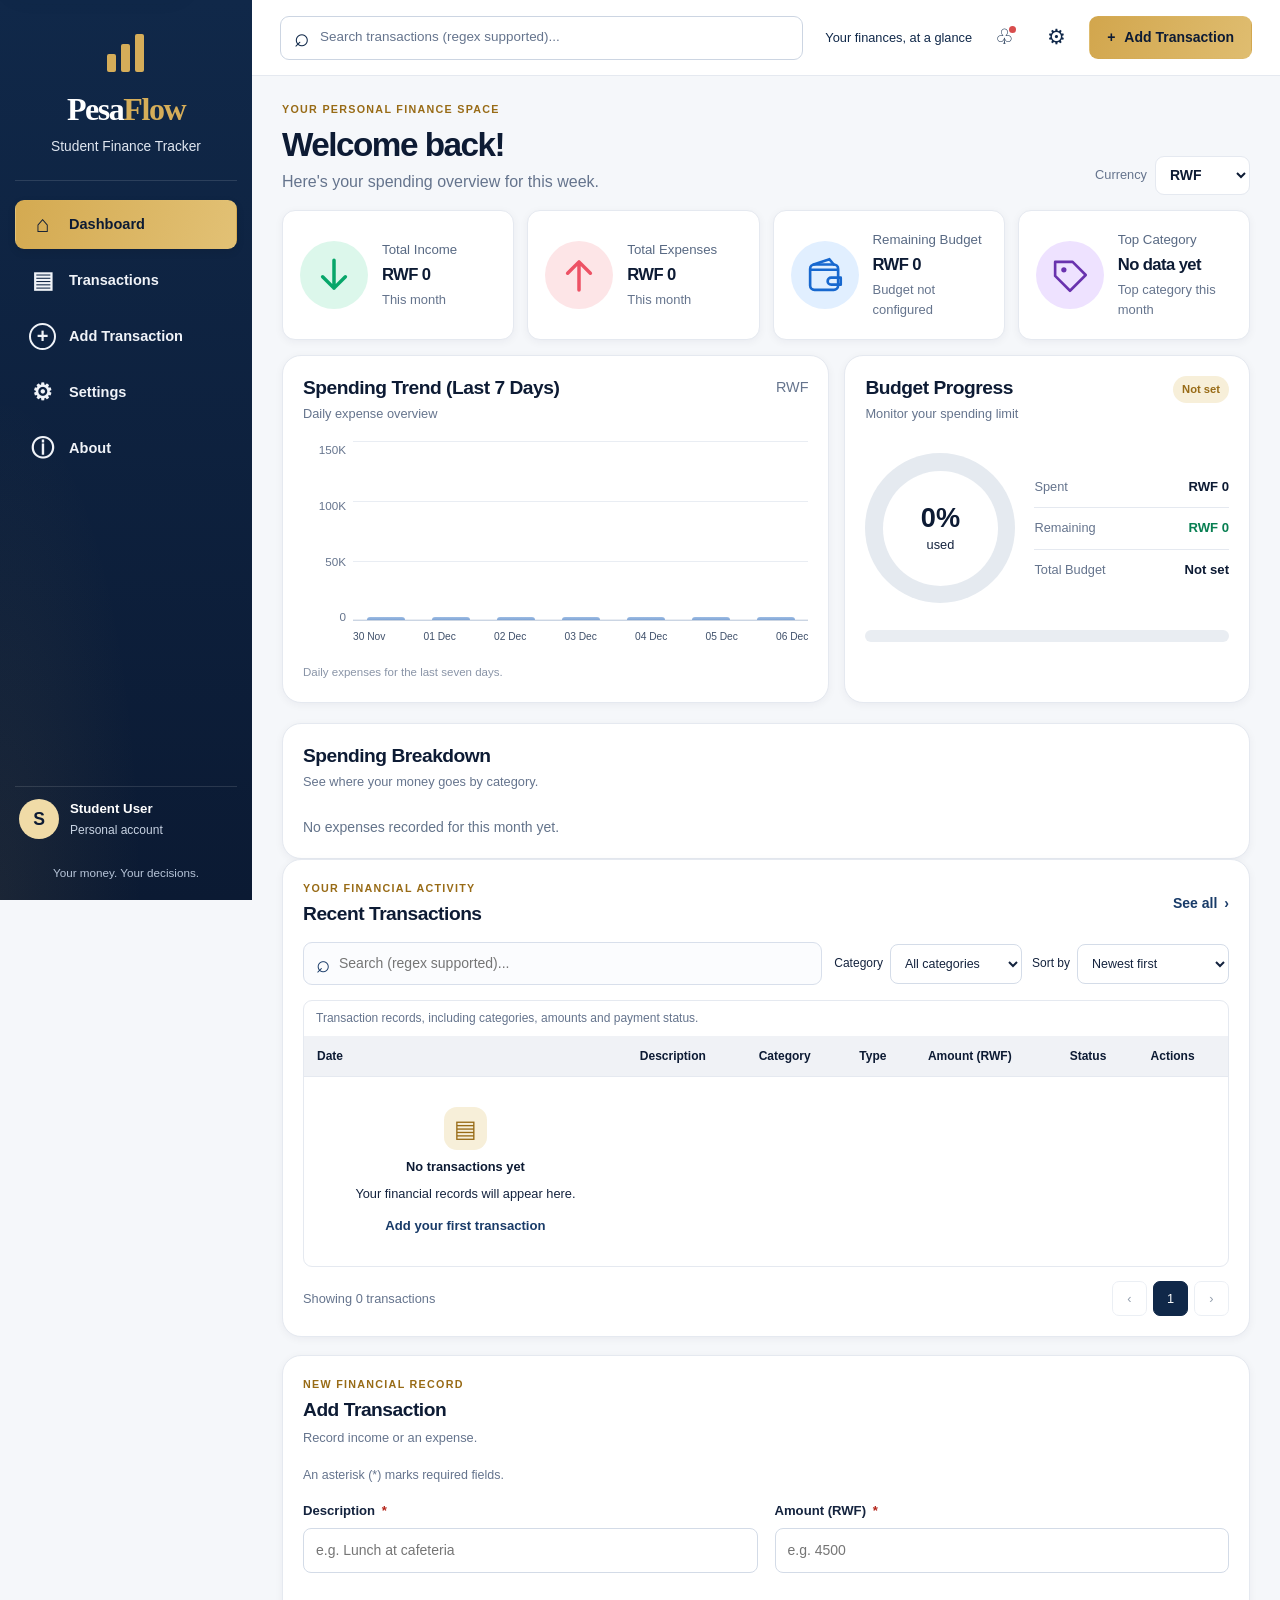
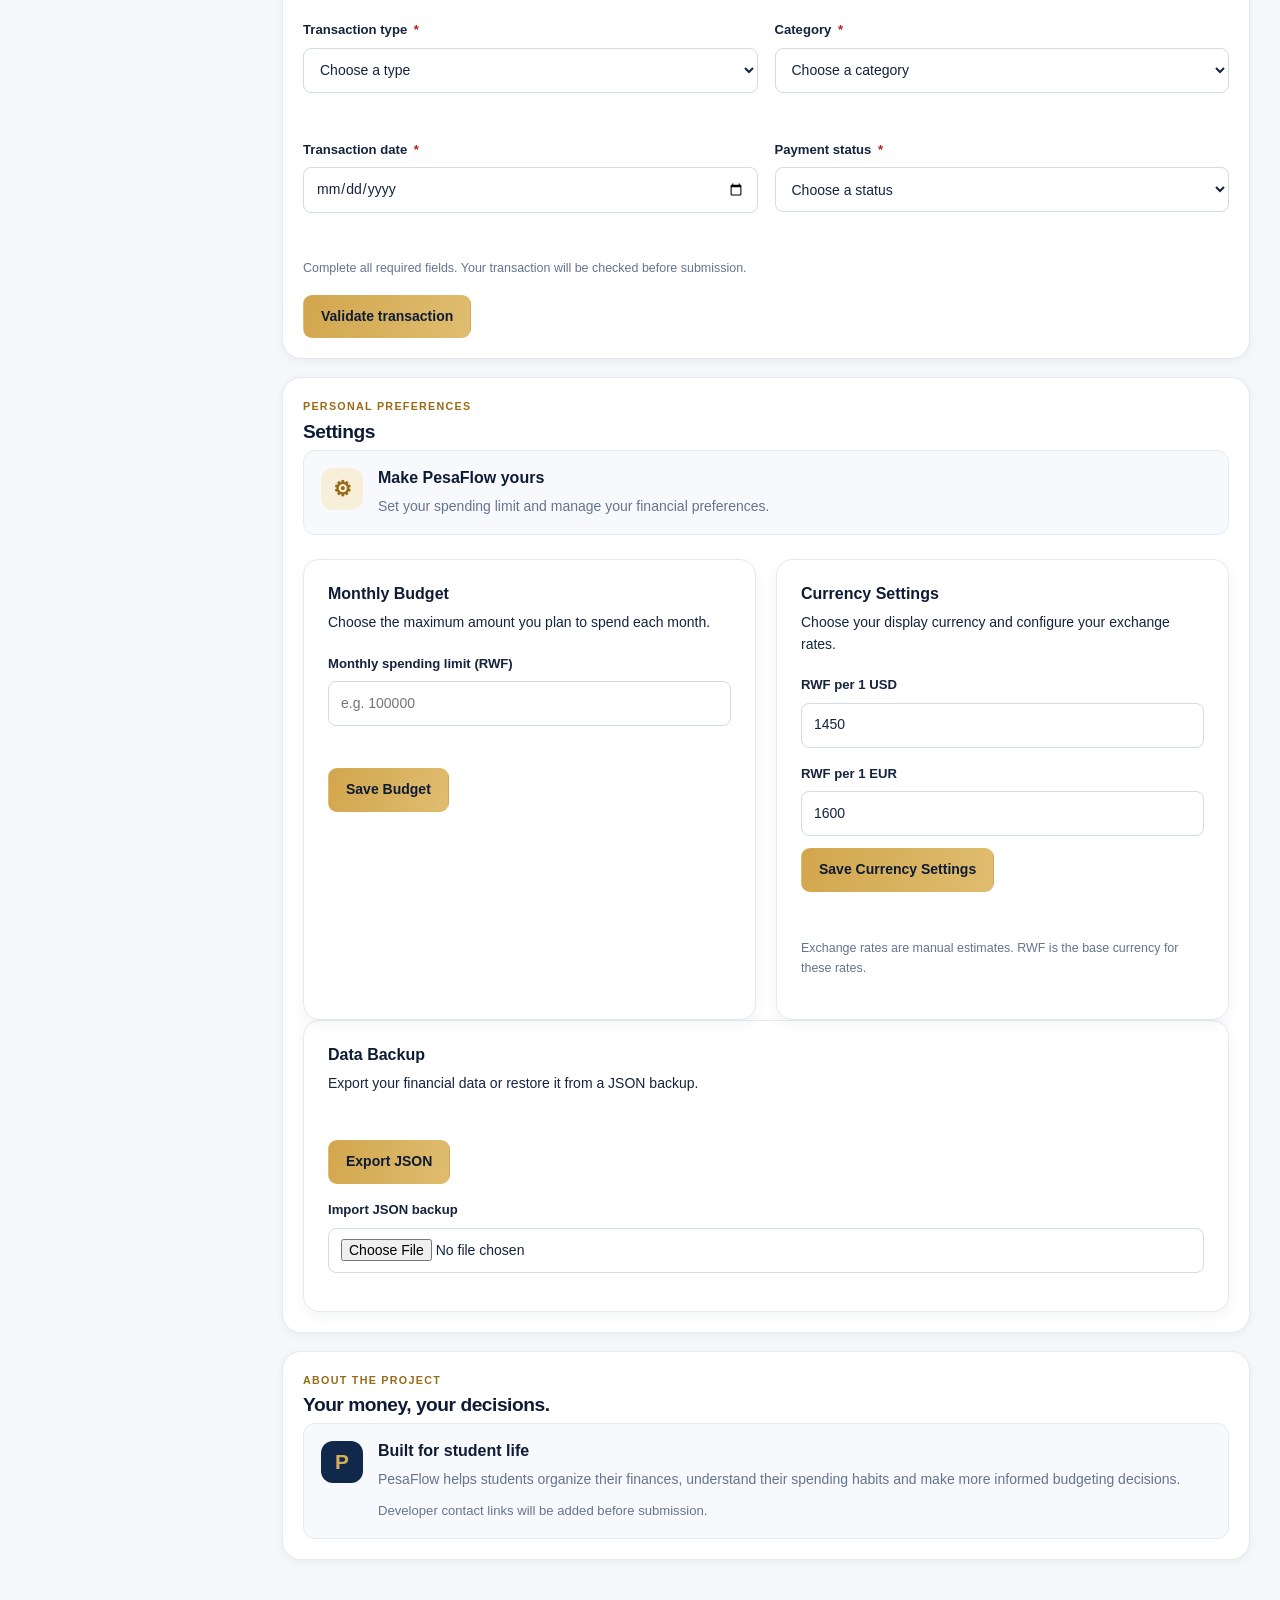
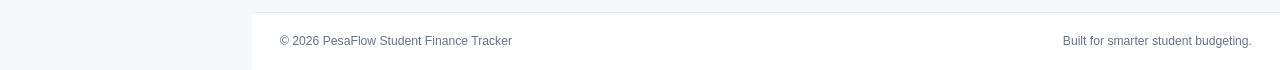
==== commit bb90bd96: "Complete M6 currency conversion and JSON backup" ====
--- a/index.html
+++ b/index.html
@@ -194,325 +194,391 @@
               <span class="chart-unit">RWF</span>
             </div>
             <div class="trend-chart" role="img" aria-label="Seven-day spending chart showing daily expenses.">
-            <div class="chart-y-axis" aria-hidden="true">
-              <span>150K</span><span>100K</span><span>50K</span><span>0</span>
-            </div>
-            <div class="chart-main">
-              <div class="chart-plot" aria-hidden="true">
-                <div class="chart-gridline"></div>
-                <div class="chart-gridline"></div>
-                <div class="chart-gridline"></div>
-                <div class="chart-gridline"></div>
-                <div class="chart-bars">
-                  <span style="--bar-height:44%"></span>
-                  <span style="--bar-height:68%"></span>
-                  <span style="--bar-height:46%"></span>
-                  <span style="--bar-height:82%"></span>
-                  <span style="--bar-height:49%"></span>
-                  <span style="--bar-height:52%"></span>
-                  <span style="--bar-height:84%"></span>
+              <div class="chart-y-axis" aria-hidden="true">
+                <span>150K</span><span>100K</span><span>50K</span><span>0</span>
+              </div>
+              <div class="chart-main">
+                <div class="chart-plot" aria-hidden="true">
+                  <div class="chart-gridline"></div>
+                  <div class="chart-gridline"></div>
+                  <div class="chart-gridline"></div>
+                  <div class="chart-gridline"></div>
+                  <div class="chart-bars">
+                    <span style="--bar-height:44%"></span>
+                    <span style="--bar-height:68%"></span>
+                    <span style="--bar-height:46%"></span>
+                    <span style="--bar-height:82%"></span>
+                    <span style="--bar-height:49%"></span>
+                    <span style="--bar-height:52%"></span>
+                    <span style="--bar-height:84%"></span>
+                  </div>
                 </div>
-              </div>
-
-              <div class="chart-x-axis" aria-hidden="true">
-                <span>Sep 23</span><span>Sep 24</span><span>Sep 25</span><span>Sep 26</span><span>Sep
-                  27</span><span>Sep 28</span><span>Sep 29</span>
-              </div>
-            </div>
-        </div>
-        <p class="chart-footnote">Daily expenses for the last seven days.</p>
-        </article>
-
-        <!-- Budget -->
-        <article class="panel budget-panel" aria-labelledby="budget-title">
-          <div class="panel-heading">
-            <div>
-              <h2 id="budget-title">Budget Progress</h2>
-              <p class="panel-subtitle">Monitor your spending limit</p>
-            </div>
-            <span class="budget-status">Not set</span>
-          </div>
-
-          <div class="budget-overview">
-            <div class="budget-ring" role="img"
-              aria-label="Budget usage is zero percent because no budget has been configured.">
-              <div class="budget-ring-inner">
-                <strong>0%</strong>
-                <span>used</span>
-              </div>
-            </div>
-            <div class="budget-breakdown">
-              <div class="budget-line"><span>Spent</span><strong>RWF 0</strong></div>
-              <div class="budget-line"><span>Remaining</span><strong class="positive-value">RWF 0</strong></div>
-              <div class="budget-line"><span>Total Budget</span><strong>Not set</strong></div>
-            </div>
-          </div>
-
-          <div class="budget-progress-track" role="progressbar" aria-label="Budget used" aria-valuemin="0"
-            aria-valuemax="100" aria-valuenow="0">
-            <span class="budget-progress-fill"></span>
-          </div>
-        </article>
-  </div>
-  </section>
-
-
-  <!-- M5: Spending Breakdown -->
-  <article class="panel spending-breakdown-panel" aria-labelledby="spending-breakdown-title">
-
-    <div class="panel-heading">
-      <div>
-        <h2 id="spending-breakdown-title">Spending Breakdown</h2>
-        <p class="panel-subtitle">
-          See where your money goes by category.
+
+                <div class="chart-x-axis" aria-hidden="true">
+                  <span>Sep 23</span><span>Sep 24</span><span>Sep 25</span><span>Sep 26</span><span>Sep
+                    27</span><span>Sep 28</span><span>Sep 29</span>
+                </div>
+              </div>
+            </div>
+            <p class="chart-footnote">Daily expenses for the last seven days.</p>
+          </article>
+
+          <!-- Budget -->
+          <article class="panel budget-panel" aria-labelledby="budget-title">
+            <div class="panel-heading">
+              <div>
+                <h2 id="budget-title">Budget Progress</h2>
+                <p class="panel-subtitle">Monitor your spending limit</p>
+              </div>
+              <span class="budget-status">Not set</span>
+            </div>
+
+            <div class="budget-overview">
+              <div class="budget-ring" role="img"
+                aria-label="Budget usage is zero percent because no budget has been configured.">
+                <div class="budget-ring-inner">
+                  <strong>0%</strong>
+                  <span>used</span>
+                </div>
+              </div>
+              <div class="budget-breakdown">
+                <div class="budget-line"><span>Spent</span><strong>RWF 0</strong></div>
+                <div class="budget-line"><span>Remaining</span><strong class="positive-value">RWF 0</strong></div>
+                <div class="budget-line"><span>Total Budget</span><strong>Not set</strong></div>
+              </div>
+            </div>
+
+            <div class="budget-progress-track" role="progressbar" aria-label="Budget used" aria-valuemin="0"
+              aria-valuemax="100" aria-valuenow="0">
+              <span class="budget-progress-fill"></span>
+            </div>
+          </article>
+        </div>
+      </section>
+
+
+      <!-- M5: Spending Breakdown -->
+      <article class="panel spending-breakdown-panel" aria-labelledby="spending-breakdown-title">
+
+        <div class="panel-heading">
+          <div>
+            <h2 id="spending-breakdown-title">Spending Breakdown</h2>
+            <p class="panel-subtitle">
+              See where your money goes by category.
+            </p>
+          </div>
+        </div>
+
+        <div id="spending-breakdown" class="spending-breakdown-list" aria-live="polite">
+
+          <p class="breakdown-empty">
+            Add expense transactions to see your spending breakdown.
+          </p>
+
+        </div>
+      </article>
+
+
+      <!-- Transactions -->
+      <section id="transactions" class="transactions-section panel" aria-labelledby="transactions-title">
+        <div class="transactions-heading">
+          <div>
+            <p class="eyebrow">YOUR FINANCIAL ACTIVITY</p>
+            <h2 id="transactions-title">Recent Transactions</h2>
+          </div>
+          <a class="text-link" href="#all-transactions">See all <span aria-hidden="true">›</span></a>
+        </div>
+
+        <div class="transaction-toolbar">
+          <div class="transaction-search">
+            <label class="visually-hidden" for="transaction-search">Search transactions</label>
+            <span aria-hidden="true">⌕</span>
+            <input id="transaction-search" type="search" placeholder="Search (regex supported)...">
+          </div>
+
+          <div class="transaction-filters">
+            <div class="filter-control">
+              <label for="category-filter">Category</label>
+              <select id="category-filter">
+                <option value="all">All categories</option>
+                <option value="Food">Food</option>
+                <option value="Transport">Transport</option>
+                <option value="Accommodation">Accommodation</option>
+                <option value="Education">Education</option>
+                <option value="Health">Health</option>
+                <option value="Entertainment">Entertainment</option>
+                <option value="Shopping">Shopping</option>
+                <option value="Income">Income</option>
+                <option value="Other">Other</option>
+              </select>
+            </div>
+            <div class="filter-control">
+              <label for="transaction-sort">Sort by</label>
+              <select id="transaction-sort">
+                <option value="date-desc">Newest first</option>
+                <option value="date-asc">Oldest first</option>
+                <option value="description-asc">Description A–Z</option>
+                <option value="description-desc">Description Z–A</option>
+                <option value="amount-asc">Amount: low to high</option>
+                <option value="amount-desc">Amount: high to low</option>
+              </select>
+            </div>
+          </div>
+        </div>
+
+        <div class="table-wrapper">
+          <table class="transaction-table">
+            <caption>Transaction records, including categories, amounts and payment status.</caption>
+            <thead>
+              <tr>
+                <th scope="col">Date</th>
+                <th scope="col">Description</th>
+                <th scope="col">Category</th>
+                <th scope="col">Type</th>
+                <th scope="col">Amount (RWF)</th>
+                <th scope="col">Status</th>
+                <th scope="col">Actions</th>
+              </tr>
+            </thead>
+            <tbody>
+              <tr>
+                <td colspan="7" class="empty-state">
+                  <span class="empty-icon" aria-hidden="true">▤</span>
+                  <strong>No transactions yet</strong>
+                  <span>Your financial records will appear here.</span>
+                  <a class="text-link" href="#add-transaction">Add your first transaction</a>
+                </td>
+              </tr>
+            </tbody>
+          </table>
+        </div>
+
+        <div class="mobile-transactions" aria-label="Recent transaction cards">
+          <div class="mobile-empty-state">
+            <span class="empty-icon" aria-hidden="true">▤</span>
+            <strong>No transactions yet</strong>
+            <span>Your financial records will appear here.</span>
+            <a class="text-link" href="#add-transaction">Add your first transaction</a>
+          </div>
+        </div>
+
+        <div class="table-footer" id="all-transactions">
+          <p>Showing 0 transactions</p>
+          <div class="pagination" aria-label="Transaction pages">
+            <button type="button" disabled aria-label="Previous page">‹</button>
+            <button type="button" class="current-page" aria-current="page">1</button>
+            <button type="button" disabled aria-label="Next page">›</button>
+          </div>
+        </div>
+      </section>
+
+      <!-- Add transaction -->
+      <section id="add-transaction" class="form-section panel" aria-labelledby="add-title">
+        <div class="section-heading">
+          <div>
+            <p class="eyebrow">NEW FINANCIAL RECORD</p>
+            <h2 id="add-title">Add Transaction</h2>
+            <p class="panel-subtitle">Record income or an expense.</p>
+          </div>
+        </div>
+
+        <p class="form-note">
+          An asterisk (*) marks required fields.
         </p>
-      </div>
-    </div>
-
-    <div id="spending-breakdown" class="spending-breakdown-list" aria-live="polite">
-
-      <p class="breakdown-empty">
-        Add expense transactions to see your spending breakdown.
-      </p>
-
-    </div>
-  </article>
-
-
-  <!-- Transactions -->
-  <section id="transactions" class="transactions-section panel" aria-labelledby="transactions-title">
-    <div class="transactions-heading">
-      <div>
-        <p class="eyebrow">YOUR FINANCIAL ACTIVITY</p>
-        <h2 id="transactions-title">Recent Transactions</h2>
-      </div>
-      <a class="text-link" href="#all-transactions">See all <span aria-hidden="true">›</span></a>
-    </div>
-
-    <div class="transaction-toolbar">
-      <div class="transaction-search">
-        <label class="visually-hidden" for="transaction-search">Search transactions</label>
-        <span aria-hidden="true">⌕</span>
-        <input id="transaction-search" type="search" placeholder="Search (regex supported)...">
-      </div>
-
-      <div class="transaction-filters">
-        <div class="filter-control">
-          <label for="category-filter">Category</label>
-          <select id="category-filter">
-            <option value="all">All categories</option>
-            <option value="Food">Food</option>
-            <option value="Transport">Transport</option>
-            <option value="Accommodation">Accommodation</option>
-            <option value="Education">Education</option>
-            <option value="Health">Health</option>
-            <option value="Entertainment">Entertainment</option>
-            <option value="Shopping">Shopping</option>
-            <option value="Income">Income</option>
-            <option value="Other">Other</option>
-          </select>
-        </div>
-        <div class="filter-control">
-          <label for="transaction-sort">Sort by</label>
-          <select id="transaction-sort">
-            <option value="date-desc">Newest first</option>
-            <option value="date-asc">Oldest first</option>
-            <option value="description-asc">Description A–Z</option>
-            <option value="description-desc">Description Z–A</option>
-            <option value="amount-asc">Amount: low to high</option>
-            <option value="amount-desc">Amount: high to low</option>
-          </select>
-        </div>
-      </div>
-    </div>
-
-    <div class="table-wrapper">
-      <table class="transaction-table">
-        <caption>Transaction records, including categories, amounts and payment status.</caption>
-        <thead>
-          <tr>
-            <th scope="col">Date</th>
-            <th scope="col">Description</th>
-            <th scope="col">Category</th>
-            <th scope="col">Type</th>
-            <th scope="col">Amount (RWF)</th>
-            <th scope="col">Status</th>
-            <th scope="col">Actions</th>
-          </tr>
-        </thead>
-        <tbody>
-          <tr>
-            <td colspan="7" class="empty-state">
-              <span class="empty-icon" aria-hidden="true">▤</span>
-              <strong>No transactions yet</strong>
-              <span>Your financial records will appear here.</span>
-              <a class="text-link" href="#add-transaction">Add your first transaction</a>
-            </td>
-          </tr>
-        </tbody>
-      </table>
-    </div>
-
-    <div class="mobile-transactions" aria-label="Recent transaction cards">
-      <div class="mobile-empty-state">
-        <span class="empty-icon" aria-hidden="true">▤</span>
-        <strong>No transactions yet</strong>
-        <span>Your financial records will appear here.</span>
-        <a class="text-link" href="#add-transaction">Add your first transaction</a>
-      </div>
-    </div>
-
-    <div class="table-footer" id="all-transactions">
-      <p>Showing 0 transactions</p>
-      <div class="pagination" aria-label="Transaction pages">
-        <button type="button" disabled aria-label="Previous page">‹</button>
-        <button type="button" class="current-page" aria-current="page">1</button>
-        <button type="button" disabled aria-label="Next page">›</button>
-      </div>
-    </div>
-  </section>
-
-  <!-- Add transaction -->
-  <section id="add-transaction" class="form-section panel" aria-labelledby="add-title">
-    <div class="section-heading">
-      <div>
-        <p class="eyebrow">NEW FINANCIAL RECORD</p>
-        <h2 id="add-title">Add Transaction</h2>
-        <p class="panel-subtitle">Record income or an expense.</p>
-      </div>
-    </div>
-
-    <p class="form-note">
-      An asterisk (*) marks required fields.
-    </p>
-    <form class="transaction-form" novalidate>
-      <div class="form-grid">
-        <div class="form-field">
-          <label for="description">Description <span class="required-star" aria-hidden="true">*</span></label>
-          <input id="description" name="description" type="text" placeholder="e.g. Lunch at cafeteria" maxlength="80"
-            required aria-describedby="description-error">
-          <small id="description-error" class="field-error" aria-live="polite"></small>
-        </div>
-
-        <div class="form-field">
-          <label for="amount">Amount (RWF) <span class="required-star" aria-hidden="true">*</span></label>
-          <input id="amount" name="amount" type="number" min="0.01" step="0.01" placeholder="e.g. 4500" required
-            aria-describedby="amount-error">
-          <small id="amount-error" class="field-error" aria-live="polite"></small>
-        </div>
-
-        <div class="form-field">
-          <label for="type">Transaction type <span class="required-star" aria-hidden="true">*</span></label>
-          <select id="type" name="type" required aria-describedby="type-error">
-            <option value="">Choose a type</option>
-            <option value="income">Income</option>
-            <option value="expense">Expense</option>
-          </select>
-          <small id="type-error" class="field-error" aria-live="polite"></small>
-        </div>
-
-        <div class="form-field">
-          <label for="category">Category <span class="required-star" aria-hidden="true">*</span></label>
-          <select id="category" name="category" required aria-describedby="category-error">
-            <option value="">Choose a category</option>
-            <option value="Food">Food</option>
-            <option value="Transport">Transport</option>
-            <option value="Accommodation">Accommodation</option>
-            <option value="Education">Education</option>
-            <option value="Health">Health</option>
-            <option value="Entertainment">Entertainment</option>
-            <option value="Shopping">Shopping</option>
-            <option value="Income">Income</option>
-            <option value="Other">Other</option>
-          </select>
-          <small id="category-error" class="field-error" aria-live="polite"></small>
-        </div>
-
-        <div class="form-field">
-          <label for="transaction-date">Transaction date <span class="required-star" aria-hidden="true">*</span></label>
-          <input id="transaction-date" name="date" type="date" required aria-describedby="date-error">
-          <small id="date-error" class="field-error" aria-live="polite"></small>
-        </div>
-
-        <div class="form-field">
-          <label for="status">Payment status <span class="required-star" aria-hidden="true">*</span></label>
-          <select id="status" name="status" required aria-describedby="status-error">
-            <option value="">Choose a status</option>
-            <option value="paid">Paid / completed</option>
-            <option value="planned">Planned / upcoming</option>
-          </select>
-          <small id="status-error" class="field-error" aria-live="polite"></small>
-        </div>
-      </div>
-
-      <p class="form-note">
-        Complete all required fields. Your transaction will be checked before submission.
-      </p>
-
-      <p id="form-feedback" role="status" aria-live="polite"></p>
-
-      <button class="button button-primary" type="submit">
-        Validate transaction
-      </button>
-    </form>
-  </section>
-
-
-  <!-- Settings -->
-  <section id="settings" class="info-section panel" aria-labelledby="settings-title">
-    <p class="eyebrow">PERSONAL PREFERENCES</p>
-    <h2 id="settings-title">Settings</h2>
-
-    <div class="info-card">
-      <span class="info-icon" aria-hidden="true">⚙</span>
-      <div>
-        <h3>Make PesaFlow yours</h3>
-        <p>Set your spending limit and manage your financial preferences.</p>
-      </div>
-    </div>
-
-    <!-- M5: Monthly budget settings -->
-    <form id="budget-form" class="budget-settings-form">
-      <div class="form-section-heading">
-        <h3>Monthly Budget</h3>
-        <p>Choose the maximum amount you plan to spend each month.</p>
-      </div>
-
-      <div class="form-field">
-        <label for="monthly-budget">Monthly spending limit (RWF)</label>
-        <input type="number" id="monthly-budget" name="monthly-budget" min="0.01" step="0.01" placeholder="e.g. 100000"
-          required aria-describedby="budget-error budget-feedback">
-        <small id="budget-error" class="field-error"></small>
-      </div>
-
-      <button type="submit" class="btn btn-primary">
-        Save Budget
-      </button>
-
-      <p id="budget-feedback" role="status" aria-live="polite"></p>
-    </form>
-  </section>
-
-  <!-- About -->
-  <section id="about" class="info-section panel" aria-labelledby="about-title">
-    <p class="eyebrow">ABOUT THE PROJECT</p>
-    <h2 id="about-title">Your money, your decisions.</h2>
-    <div class="about-card">
-      <span class="about-brand-mark" aria-hidden="true">P</span>
-      <div>
-        <h3>Built for student life</h3>
-        <p>PesaFlow helps students organize their finances, understand their spending habits and make more informed
-          budgeting decisions.</p>
-        <p class="about-contact">Developer contact links will be added before submission.</p>
-      </div>
-    </div>
-  </section>
-  </main>
-
-  <footer class="site-footer">
-    <p>© 2026 PesaFlow Student Finance Tracker</p>
-    <p>Built for smarter student budgeting.</p>
-  </footer>
+        <form class="transaction-form" novalidate>
+          <div class="form-grid">
+            <div class="form-field">
+              <label for="description">Description <span class="required-star" aria-hidden="true">*</span></label>
+              <input id="description" name="description" type="text" placeholder="e.g. Lunch at cafeteria"
+                maxlength="80" required aria-describedby="description-error">
+              <small id="description-error" class="field-error" aria-live="polite"></small>
+            </div>
+
+            <div class="form-field">
+              <label for="amount">Amount (RWF) <span class="required-star" aria-hidden="true">*</span></label>
+              <input id="amount" name="amount" type="number" min="0.01" step="0.01" placeholder="e.g. 4500" required
+                aria-describedby="amount-error">
+              <small id="amount-error" class="field-error" aria-live="polite"></small>
+            </div>
+
+            <div class="form-field">
+              <label for="type">Transaction type <span class="required-star" aria-hidden="true">*</span></label>
+              <select id="type" name="type" required aria-describedby="type-error">
+                <option value="">Choose a type</option>
+                <option value="income">Income</option>
+                <option value="expense">Expense</option>
+              </select>
+              <small id="type-error" class="field-error" aria-live="polite"></small>
+            </div>
+
+            <div class="form-field">
+              <label for="category">Category <span class="required-star" aria-hidden="true">*</span></label>
+              <select id="category" name="category" required aria-describedby="category-error">
+                <option value="">Choose a category</option>
+                <option value="Food">Food</option>
+                <option value="Transport">Transport</option>
+                <option value="Accommodation">Accommodation</option>
+                <option value="Education">Education</option>
+                <option value="Health">Health</option>
+                <option value="Entertainment">Entertainment</option>
+                <option value="Shopping">Shopping</option>
+                <option value="Income">Income</option>
+                <option value="Other">Other</option>
+              </select>
+              <small id="category-error" class="field-error" aria-live="polite"></small>
+            </div>
+
+            <div class="form-field">
+              <label for="transaction-date">Transaction date <span class="required-star"
+                  aria-hidden="true">*</span></label>
+              <input id="transaction-date" name="date" type="date" required aria-describedby="date-error">
+              <small id="date-error" class="field-error" aria-live="polite"></small>
+            </div>
+
+            <div class="form-field">
+              <label for="status">Payment status <span class="required-star" aria-hidden="true">*</span></label>
+              <select id="status" name="status" required aria-describedby="status-error">
+                <option value="">Choose a status</option>
+                <option value="paid">Paid / completed</option>
+                <option value="planned">Planned / upcoming</option>
+              </select>
+              <small id="status-error" class="field-error" aria-live="polite"></small>
+            </div>
+          </div>
+
+          <p class="form-note">
+            Complete all required fields. Your transaction will be checked before submission.
+          </p>
+
+          <p id="form-feedback" role="status" aria-live="polite"></p>
+
+          <button class="button button-primary" type="submit">
+            Validate transaction
+          </button>
+        </form>
+      </section>
+
+
+      <!-- Settings -->
+      <section id="settings" class="info-section panel" aria-labelledby="settings-title">
+        <p class="eyebrow">PERSONAL PREFERENCES</p>
+        <h2 id="settings-title">Settings</h2>
+
+        <div class="info-card">
+          <span class="info-icon" aria-hidden="true">⚙</span>
+          <div>
+            <h3>Make PesaFlow yours</h3>
+            <p>Set your spending limit and manage your financial preferences.</p>
+          </div>
+        </div>
+
+        <!-- M5/M6: Budget and currency settings -->
+        <div class="settings-cards-grid">
+
+          <!-- Budget Settings: Left Card -->
+          <div class="settings-card budget-settings-card">
+            <form id="budget-form" class="budget-settings-form">
+              <div class="form-section-heading">
+                <h3>Monthly Budget</h3>
+                <p>Choose the maximum amount you plan to spend each month.</p>
+              </div>
+
+              <div class="form-field">
+                <label for="monthly-budget">Monthly spending limit (RWF)</label>
+                <input type="number" id="monthly-budget" name="monthly-budget" min="0.01" step="0.01"
+                  placeholder="e.g. 100000" required aria-describedby="budget-error budget-feedback">
+                <small id="budget-error" class="field-error"></small>
+              </div>
+
+              <button type="submit" class="button button-primary">
+                Save Budget
+              </button>
+
+              <p id="budget-feedback" role="status" aria-live="polite"></p>
+            </form>
+          </div>
+
+          <!-- Currency Settings: Right Card -->
+          <div class="settings-card currency-settings-card">
+            <div class="currency-settings">
+              <div class="form-section-heading">
+                <h3>Currency Settings</h3>
+                <p>Choose your display currency and configure your exchange rates.</p>
+              </div>
+
+              <form id="currency-form" class="budget-settings-form">
+                <div class="form-field">
+                  <label for="rate-usd">RWF per 1 USD</label>
+                  <input type="number" id="rate-usd" name="rate-usd" min="0.01" step="0.01" value="1450" required
+                    aria-describedby="currency-error">
+                </div>
+
+                <div class="form-field">
+                  <label for="rate-eur">RWF per 1 EUR</label>
+                  <input type="number" id="rate-eur" name="rate-eur" min="0.01" step="0.01" value="1600" required
+                    aria-describedby="currency-error">
+                </div>
+
+                <button type="submit" class="button button-primary">
+                  Save Currency Settings
+                </button>
+
+                <p id="currency-error" class="field-error" role="status" aria-live="polite"></p>
+                <p id="currency-feedback" role="status" aria-live="polite"></p>
+              </form>
+
+              <p class="form-note">
+                Exchange rates are manual estimates. RWF is the base currency for these rates.
+              </p>
+            </div>
+          </div>
+
+        </div>
+
+        <!-- M6: JSON Data Backup -->
+        <div class="settings-card data-backup-card">
+          <div class="form-section-heading">
+            <h3>Data Backup</h3>
+            <p>Export your financial data or restore it from a JSON backup.</p>
+          </div>
+
+          <div class="backup-actions">
+            <button type="button" id="export-json" class="button button-primary">
+              Export JSON
+            </button>
+
+            <div class="form-field">
+              <label for="import-json">Import JSON backup</label>
+              <input type="file" id="import-json" name="import-json" accept=".json,application/json"
+                aria-describedby="backup-feedback">
+            </div>
+          </div>
+
+          <p id="backup-feedback" role="status" aria-live="polite"></p>
+        </div>
+
+      </section>
+
+      <!-- About -->
+      <section id="about" class="info-section panel" aria-labelledby="about-title">
+        <p class="eyebrow">ABOUT THE PROJECT</p>
+        <h2 id="about-title">Your money, your decisions.</h2>
+        <div class="about-card">
+          <span class="about-brand-mark" aria-hidden="true">P</span>
+          <div>
+            <h3>Built for student life</h3>
+            <p>PesaFlow helps students organize their finances, understand their spending habits and make more informed
+              budgeting decisions.</p>
+            <p class="about-contact">Developer contact links will be added before submission.</p>
+          </div>
+        </div>
+      </section>
+    </main>
+
+    <footer class="site-footer">
+      <p>© 2026 PesaFlow Student Finance Tracker</p>
+      <p>Built for smarter student budgeting.</p>
+    </footer>
   </div>
 
   <!-- Mobile bottom navigation -->
--- a/styles/main.css
+++ b/styles/main.css
@@ -2065,3 +2065,57 @@
         transition: none;
     }
 }
+
+/* M6: Settings cards layout */
+.settings-cards-grid {
+  display: grid;
+  grid-template-columns: repeat(2, minmax(0, 1fr));
+  gap: 1.25rem;
+  margin-top: 1.5rem;
+  align-items: start;
+}
+
+.settings-card {
+  min-width: 0;
+  padding: 1.5rem;
+  background: #ffffff;
+  border: 1px solid #e5eaf0;
+  border-radius: 1rem;
+  box-shadow: 0 4px 14px rgba(15, 35, 65, 0.05);
+}
+
+.settings-card .form-section-heading {
+  margin-top: 0;
+}
+
+.settings-card .form-field {
+  margin-top: 1rem;
+}
+
+.settings-card .button {
+  margin-top: 0.75rem;
+}
+
+/* Stack settings cards on smaller screens */
+@media (max-width: 768px) {
+  .settings-cards-grid {
+    grid-template-columns: 1fr;
+  }
+}
+
+/* M6: Refine settings card appearance */
+.settings-card {
+  display: flex;
+  flex-direction: column;
+  height: 100%;
+  box-sizing: border-box;
+}
+
+.settings-card .form-section-heading {
+  margin-bottom: 1.25rem;
+}
+
+.settings-card .form-note {
+  margin-top: 1.5rem;
+  line-height: 1.6;
+}
